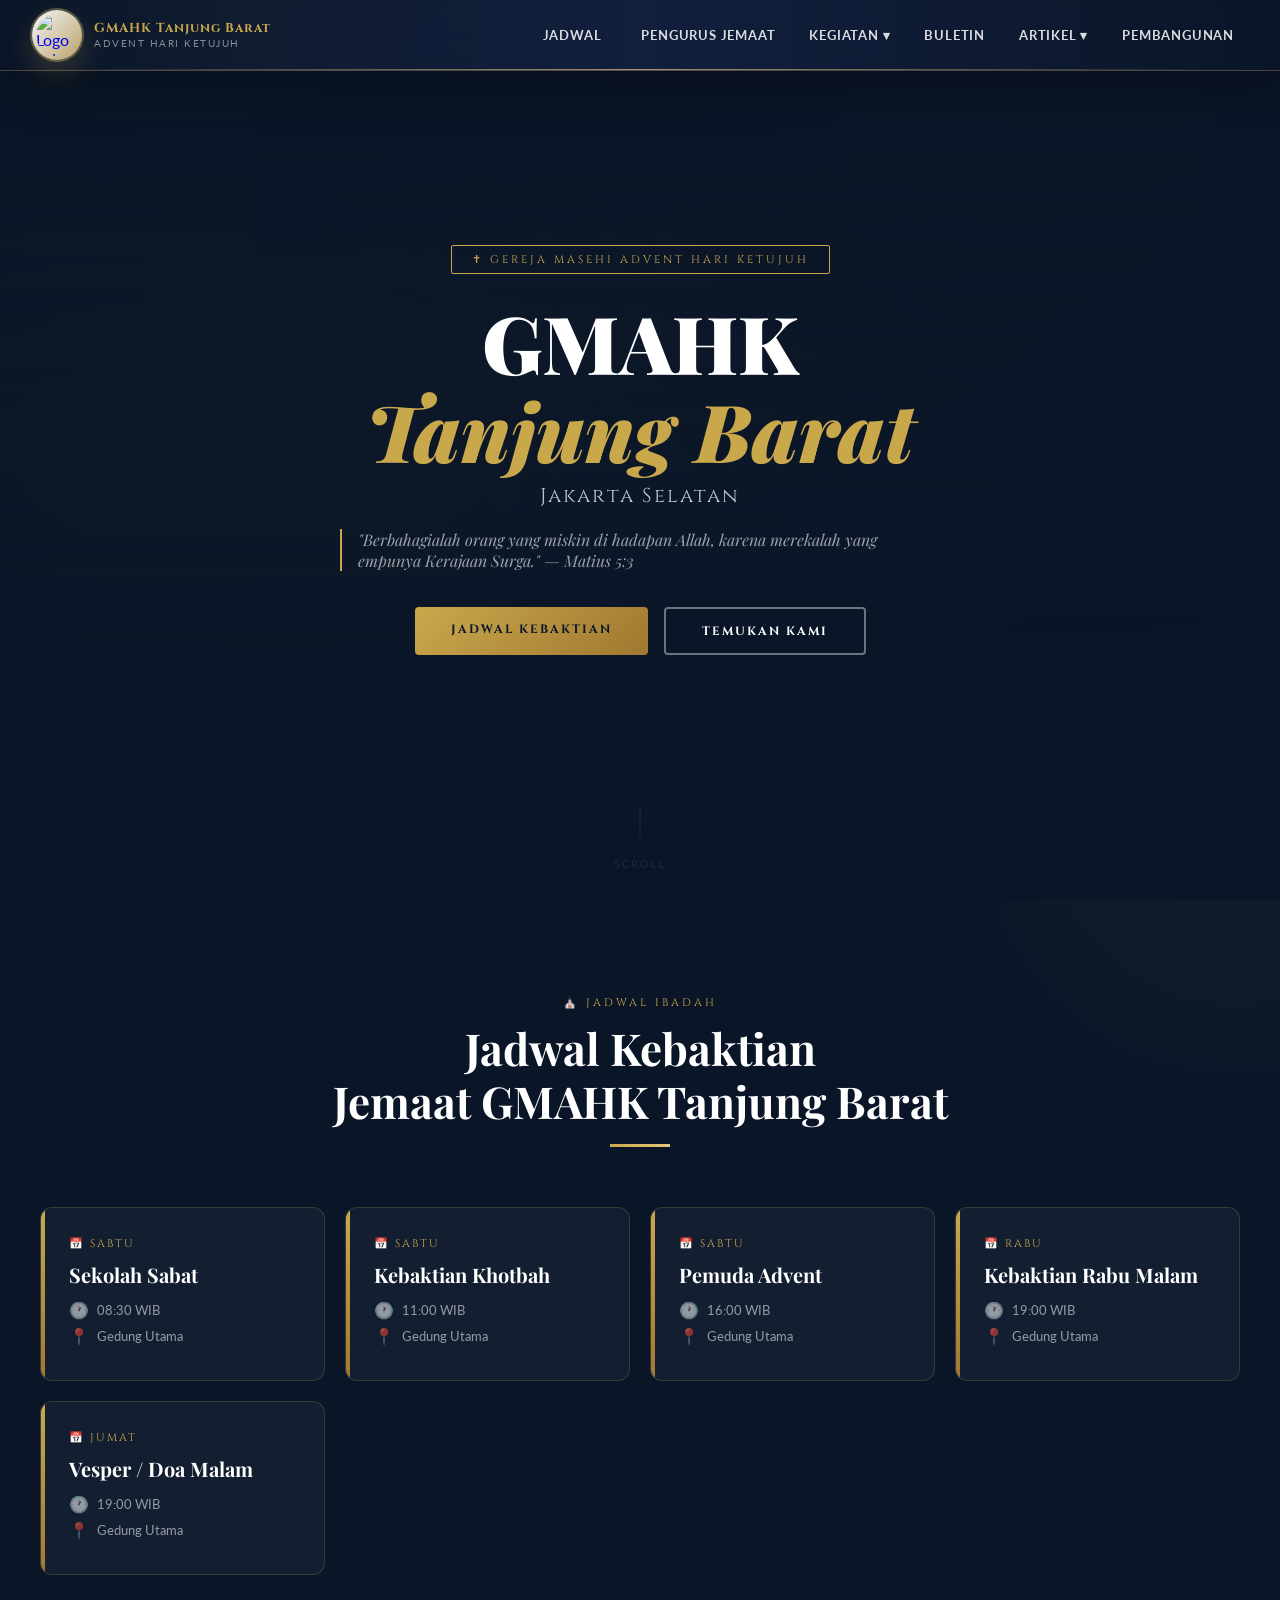
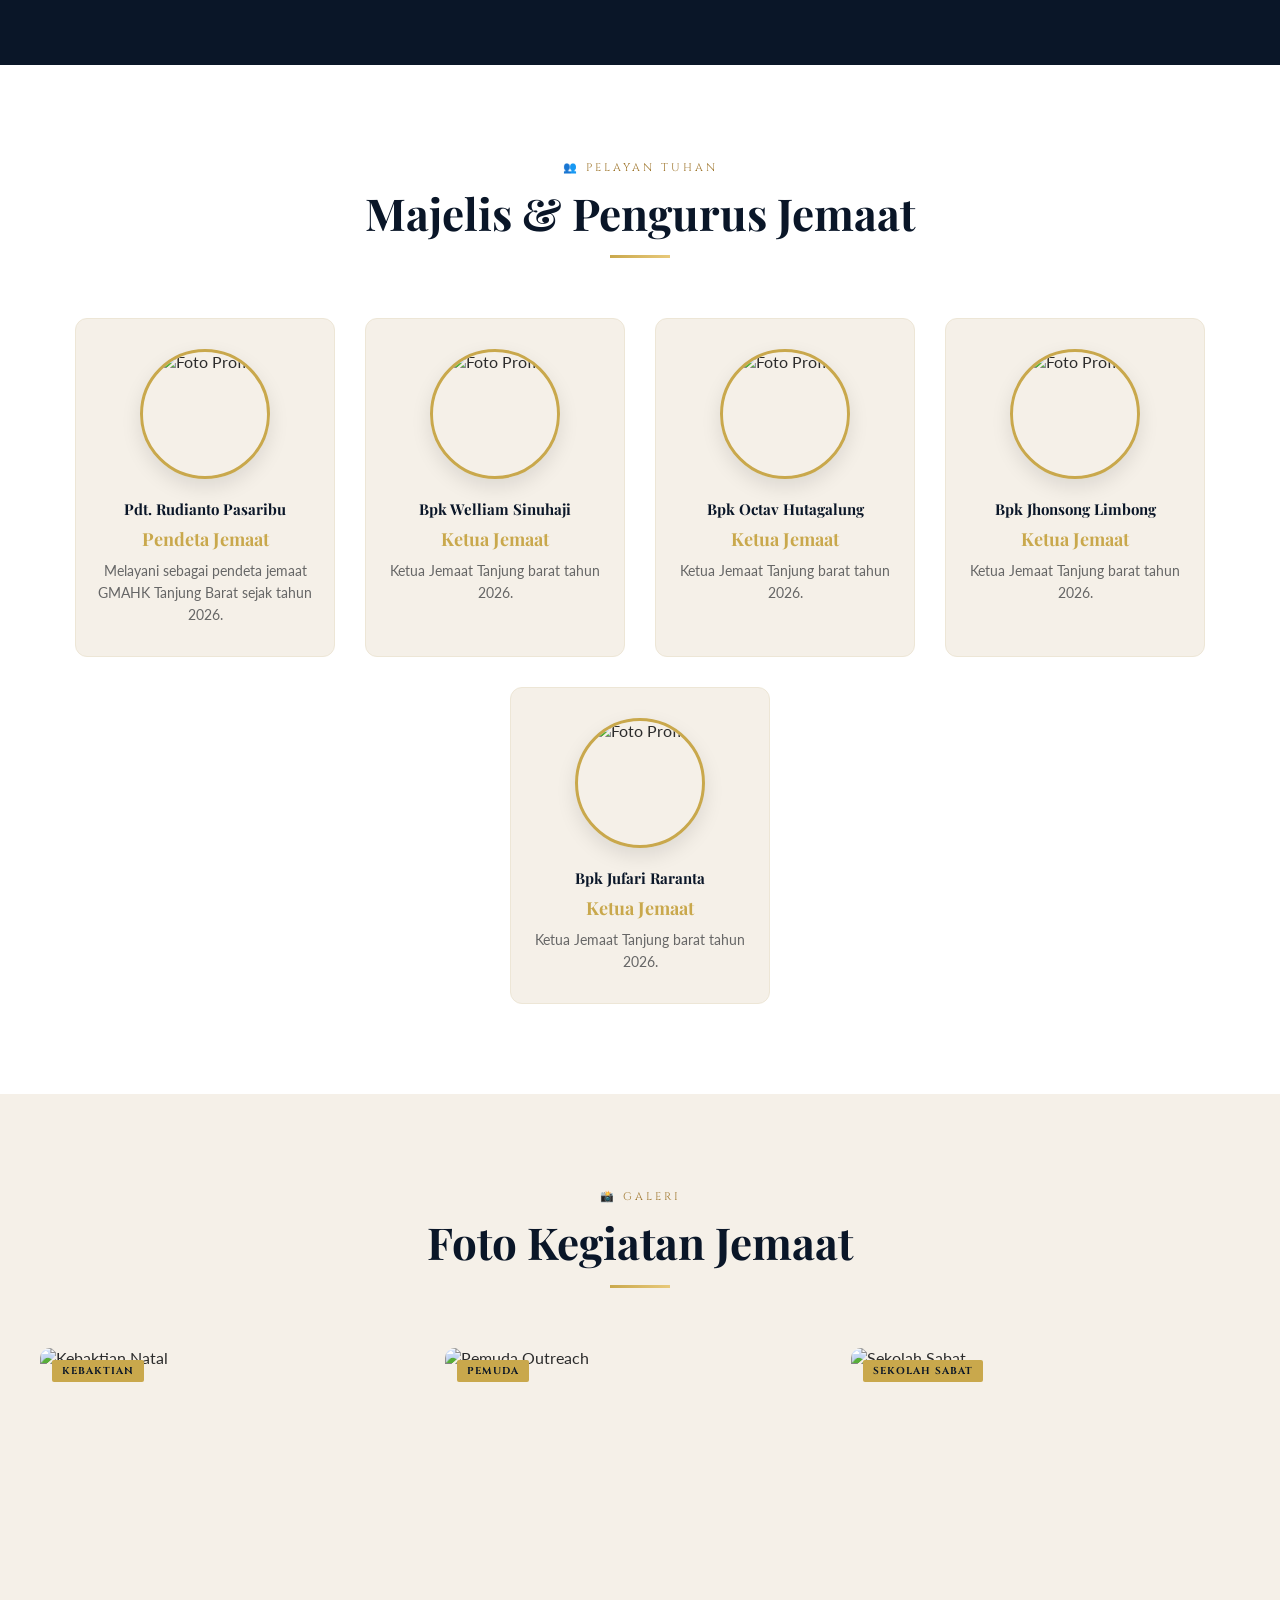
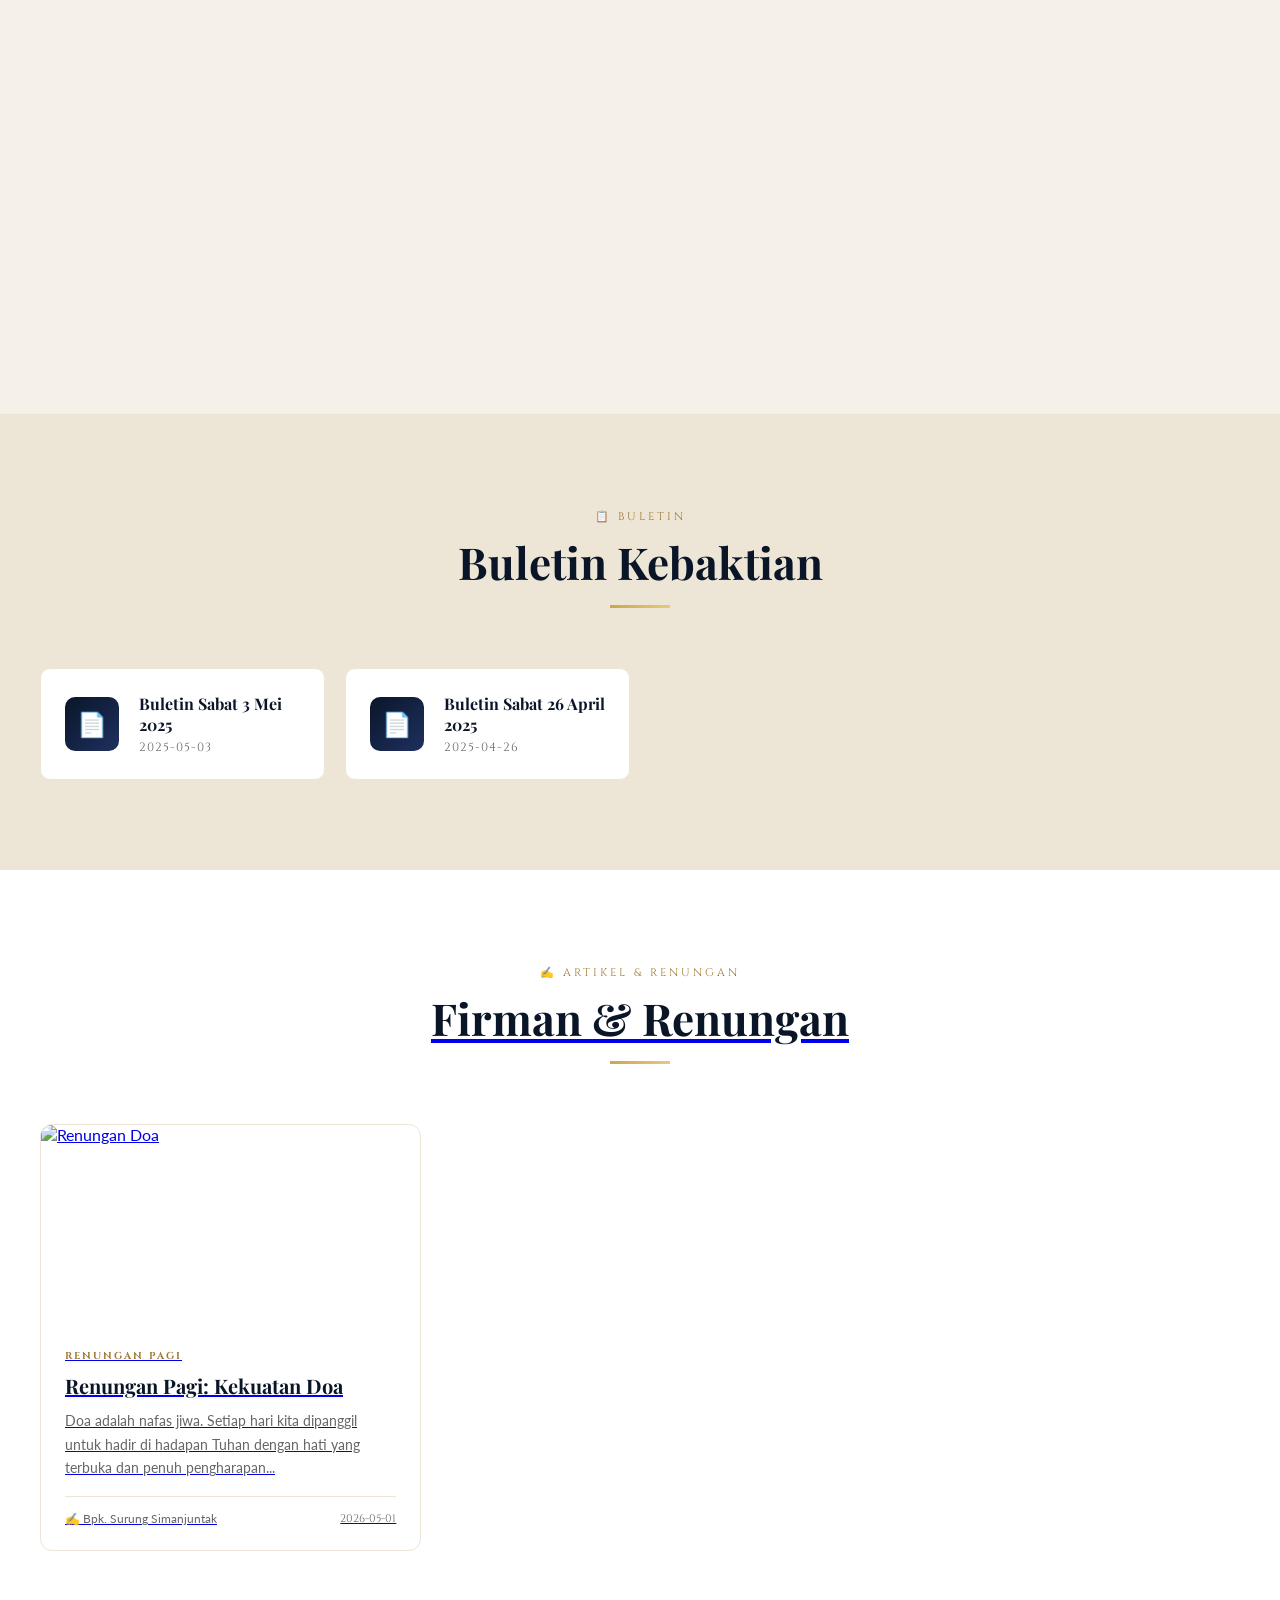
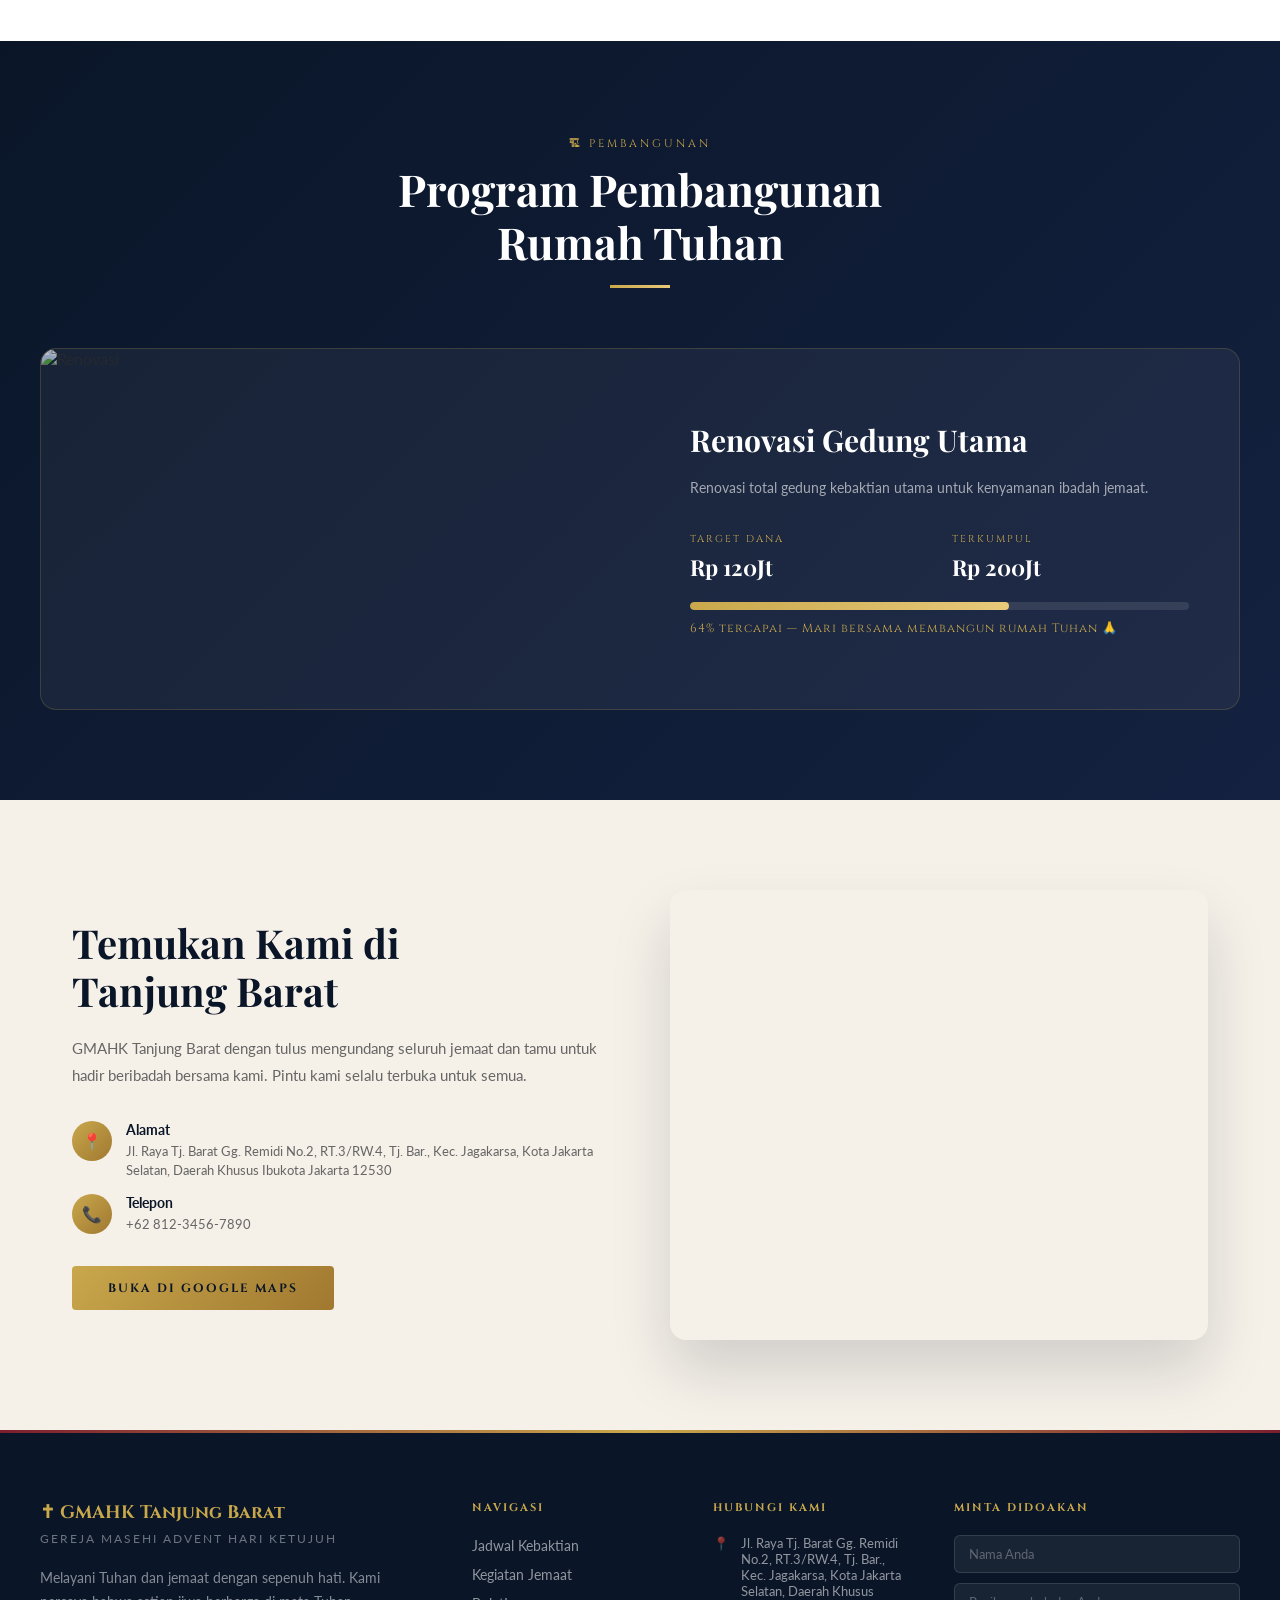
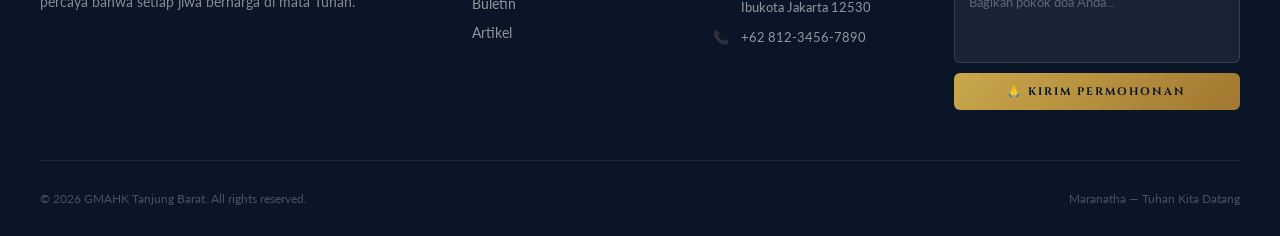
==== index.html @ 6a09afea "Perbarui alamat footer dan rapikan layout" ====
<!DOCTYPE html>
<html lang="id">
<head>
  <meta charset="UTF-8">
  <meta name="viewport" content="width=device-width, initial-scale=1.0">
  <title>GMAHK Tanjung Barat - Gereja Masehi Advent Hari Ketujuh</title>
  
  <link rel="preconnect" href="https://fonts.googleapis.com">
  <link href="https://fonts.googleapis.com/css2?family=Playfair+Display:ital,wght@0,400;0,700;0,900;1,400&family=Lato:wght@300;400;700&family=Cinzel:wght@400;600;700&display=swap" rel="stylesheet">
  
  <link rel="stylesheet" href="style.css">
</head>
<body>

  <nav id="navbar">
    <div class="nav-inner">
      <a href="index.html" class="nav-logo">
        <div class="nav-logo-icon">
          <img src="https://pathfinderindonesia.wordpress.com/wp-content/uploads/2021/04/logo-advent.jpg?w=1024" alt="Logo Advent">
        </div>
        <div class="nav-logo-text">
          <span class="nav-logo-name">GMAHK Tanjung Barat</span>
          <span class="nav-logo-sub">Advent Hari Ketujuh</span>
        </div>
      </a>
      <ul class="nav-links">
        <li><a href="#jadwal">Jadwal</a></li>
        <li>
           <li><a href="#pelayan-gereja">Pengurus Jemaat</a></li>
        <li>
          <a href="#foto">Kegiatan ▾</a>
          <div class="nav-dropdown">
            <a href="#foto">Kegiatan Jemaat</a>
            <a href="#pemuda">Kegiatan Pemuda</a>
          </div>
        </li>
        <li><a href="#buletin">Buletin</a></li>
        <li>
          <a href="#artikel">Artikel ▾</a>
          <div class="nav-dropdown">
            <a href="renungan-pagi.html">Renungan Pagi</a>
            <a href="#artikel">Roh Nubuat</a>
            <a href="#artikel">Sekolah Sabat</a>
          </div>
        </li>
        <li><a href="#pembangunan">Pembangunan</a></li>
        <!-- /*<li><a href="cms.html" class="nav-cta">Admin CMS</a></li> */
      </ul> -->
    </div>
  </nav>

  <section id="hero">
    <div class="hero-bg"></div>
    <div class="hero-overlay"></div>
    <div class="hero-content">
      <div class="hero-tag">✝ Gereja Masehi Advent Hari Ketujuh</div>
      <h1 class="hero-title">
        GMAHK
        <span>Tanjung Barat</span>
      </h1>
      <p class="hero-sub">Jakarta Selatan</p>
      <p class="hero-verse">
        "Berbahagialah orang yang miskin di hadapan Allah, karena merekalah yang empunya Kerajaan Surga." — Matius 5:3
      </p>
      <div class="hero-buttons">
        <a href="#jadwal" class="btn-primary">Jadwal Kebaktian</a>
        <a href="#maps" class="btn-outline">Temukan Kami</a>
      </div>
    </div>
    <div class="hero-scroll">
      <div class="scroll-line"></div>
      <span>Scroll</span>
    </div>
  </section>

  <section id="jadwal">
    <div class="section-container">
      <div class="section-header">
        <span class="section-tag">⛪ Jadwal Ibadah</span>
        <h2 class="section-title">Jadwal Kebaktian<br>Jemaat GMAHK Tanjung Barat</h2>
        <div class="section-line"></div>
      </div>
      
      <div class="jadwal-grid">
        <div class="jadwal-card">
          <div class="jadwal-day">📅 Sabtu</div>
          <div class="jadwal-name">Sekolah Sabat</div>
          <div class="jadwal-info"><span>🕐</span> 08:30 WIB</div>
          <div class="jadwal-info"><span>📍</span> Gedung Utama</div>
        </div>
        <div class="jadwal-card">
          <div class="jadwal-day">📅 Sabtu</div>
          <div class="jadwal-name">Kebaktian Khotbah</div>
          <div class="jadwal-info"><span>🕐</span> 11:00 WIB</div>
          <div class="jadwal-info"><span>📍</span> Gedung Utama</div>
        </div>
        <div class="jadwal-card">
          <div class="jadwal-day">📅 Sabtu</div>
          <div class="jadwal-name">Pemuda Advent</div>
          <div class="jadwal-info"><span>🕐</span> 16:00 WIB</div>
          <div class="jadwal-info"><span>📍</span> Gedung Utama</div>
        </div>
        <div class="jadwal-card">
          <div class="jadwal-day">📅 Rabu</div>
          <div class="jadwal-name">Kebaktian Rabu Malam</div>
          <div class="jadwal-info"><span>🕐</span> 19:00 WIB</div>
          <div class="jadwal-info"><span>📍</span> Gedung Utama</div>
        </div>
        <div class="jadwal-card">
          <div class="jadwal-day">📅 Jumat</div>
          <div class="jadwal-name">Vesper / Doa Malam</div>
          <div class="jadwal-info"><span>🕐</span> 19:00 WIB</div>
          <div class="jadwal-info"><span>📍</span> Gedung Utama</div>
        </div>
      </div>
    </div>
  </section>

  <section id="pelayan-gereja">
  <div class="section-container">
    
    <div class="section-header">
      <span class="section-tag">👥 Pelayan Tuhan</span>
      <h2 class="section-title">Majelis & Pengurus Jemaat</h2>
      <div class="section-line"></div>
    </div>

    <div class="profile-grid">
      
      <div class="profile-card">
        <div class="profile-img-container">
          <img src="https://scontent-sin6-1.xx.fbcdn.net/v/t39.30808-6/547888713_24693744236912272_7717590081225886405_n.jpg?_nc_cat=111&ccb=1-7&_nc_sid=a5f93a&_nc_ohc=snD7RDceywwQ7kNvwHACFAe&_nc_oc=AdpWO8ZtTUh-tmKyk47c1fY5OGdv9VH5lJMXq5dMMK1ktcwtjWrPnocccifbEGnxfQE&_nc_zt=23&_nc_ht=scontent-sin6-1.xx&_nc_gid=Mvzy_6aXAKcnJsZevURcUg&_nc_ss=7b289&oh=00_Af47EB9LqZspNy_l1lgUD_Aq7IdCIpaMyWtc9Dj5U3NJvA&oe=6A0E4DE6" alt="Foto Profil">
        </div>
        <h3 class="profile-name">Pdt. Rudianto Pasaribu</h3>
         <h3 class="profile-name2">Pendeta Jemaat</h3>
        <p class="profile-desc">Melayani sebagai pendeta jemaat GMAHK Tanjung Barat sejak tahun 2026.</p>
      </div>

      <div class="profile-card">
        <div class="profile-img-container">
          <img src="https://i.ytimg.com/vi/-y-xk-xg7y8/hq720.jpg?sqp=-oaymwE7CK4FEIIDSFryq4qpAy0IARUAAAAAGAElAADIQj0AgKJD8AEB-AH-CYAC0AWKAgwIABABGGggNShyMA8=&rs=AOn4CLA0PUX1qhi0yUoXK5zHscpTQLNccQ" alt="Foto Profil">
        </div>
        <h3 class="profile-name">Bpk Welliam Sinuhaji</h3>
        <h3 class="profile-name2">Ketua Jemaat</h3>
        <p class="profile-desc">Ketua Jemaat Tanjung barat tahun 2026.</p>
      </div>

      <div class="profile-card">
        <div class="profile-img-container">
          <img src="https://scontent-sin11-1.xx.fbcdn.net/v/t39.30808-6/513838325_10231954242231871_8741063351790501572_n.jpg?_nc_cat=105&ccb=1-7&_nc_sid=86c6b0&_nc_ohc=UkXSF8DHTi4Q7kNvwHm-02P&_nc_oc=AdpwFYC5h7vkA2ea4eR2028CV7Dd570wBqu_V39pLahwXBZtVfyGeLUxvCbbqd28JFA&_nc_zt=23&_nc_ht=scontent-sin11-1.xx&_nc_gid=KKgvs9t6VayaT7bcdfCEvA&_nc_ss=7b289&oh=00_Af7lRPhUNJqCXVYyvvxet0MGQHFvaaA-rikuqiUgMyrkXA&oe=6A0E35A7" alt="Foto Profil">
        </div>
        <h3 class="profile-name">Bpk Octav Hutagalung</h3>
        <h3 class="profile-name2">Ketua Jemaat</h3>
        <p class="profile-desc">Ketua Jemaat Tanjung barat tahun 2026.</p>
      </div>

      <div class="profile-card">
        <div class="profile-img-container">
          <img src="https://media.licdn.com/dms/image/v2/C4E03AQF7ESv_0rtXzQ/profile-displayphoto-shrink_200_200/profile-displayphoto-shrink_200_200/0/1516863620107?e=2147483647&v=beta&t=H-jqE7pYNmWgyAxFTLQsWf2JI_x2F_2n4z_Ein9LN3w" alt="Foto Profil">
        </div>
        <h3 class="profile-name">Bpk Jhonsong Limbong</h3>
        <h3 class="profile-name2">Ketua Jemaat</h3>
        <p class="profile-desc">Ketua Jemaat Tanjung barat tahun 2026.</p>
      </div>

      <div class="profile-card">
        <div class="profile-img-container">
          <img src="https://media.licdn.com/dms/image/v2/D4D03AQHbqWJNilISTw/profile-displayphoto-crop_800_800/B4DZuZDTPiKQAI-/0/1767799340156?e=1780531200&v=beta&t=3UEupZZ9wBqCNLdpU2SoeH6o1eoo97a9C-QhZByB5Xg" alt="Foto Profil">
        </div>
        <h3 class="profile-name">Bpk Jufari Raranta</h3>
        <h3 class="profile-name2">Ketua Jemaat</h3>
        <p class="profile-desc">Ketua Jemaat Tanjung barat tahun 2026.</p>
      </div>

      </div>
  </div>
</section>
  

  <section id="foto">
    <div class="section-container">
      <div class="section-header">
        <span class="section-tag">📸 Galeri</span>
        <h2 class="section-title">Foto Kegiatan Jemaat</h2>
        <div class="section-line"></div>
      </div>
      
      <div class="foto-grid">
        <div class="foto-item">
          <img src="https://news.unai.edu/wp-content/uploads/2023/08/IMG_9074-Enhanced-NR-scaled-1.jpg" alt="Kebaktian Natal">
          <div class="foto-badge">Kebaktian</div>
          <div class="foto-overlay">
            <div class="foto-info">
              <h4>Kebaktian Natal</h4>
              <p>2024-12-25</p>
            </div>
          </div>
        </div>
        <div class="foto-item">
          <img src="https://images.unsplash.com/photo-1529156069898-49953e39b3ac?w=800" alt="Pemuda Outreach">
          <div class="foto-badge">Pemuda</div>
          <div class="foto-overlay">
            <div class="foto-info">
              <h4>Pemuda Outreach</h4>
              <p>2024-11-10</p>
            </div>
          </div>
        </div>
        <div class="foto-item">
          <img src="https://images.unsplash.com/photo-1543269865-cbf427effbad?w=800" alt="Sekolah Sabat">
          <div class="foto-badge">Sekolah Sabat</div>
          <div class="foto-overlay">
            <div class="foto-info">
              <h4>Sekolah Sabat</h4>
              <p>2024-10-05</p>
            </div>
          </div>
        </div>
      </div>
    </div>
  </section>

  <section id="buletin">
    <div class="section-container">
      <div class="section-header">
        <span class="section-tag">📋 Buletin</span>
        <h2 class="section-title">Buletin Kebaktian</h2>
        <div class="section-line"></div>
      </div>
      
      <div class="buletin-list">
        <a href="#" class="buletin-card">
          <div class="buletin-icon">📄</div>
          <div class="buletin-info">
            <h4>Buletin Sabat 3 Mei 2025</h4>
            <p>2025-05-03</p>
          </div>
        </a>
        <a href="#" class="buletin-card">
          <div class="buletin-icon">📄</div>
          <div class="buletin-info">
            <h4>Buletin Sabat 26 April 2025</h4>
            <p>2025-04-26</p>
          </div>
        </a>
      </div>
    </div>
  </section>

  <section id="artikel">
    <a href="https://ibadahadvent.wordpress.com/tag/renungan-pagi-advent/">
    <div class="section-container">
      <div class="section-header">
        <span class="section-tag">✍ Artikel & Renungan</span>
        <h2 class="section-title">Firman & Renungan</h2>
        <div class="section-line"></div>
      </div>
      
      <div class="artikel-grid">
        <div class="artikel-card">
          <div class="artikel-img">
            <img src="https://images.unsplash.com/photo-1499951360447-b19be8fe80f5?w=800" alt="Renungan Doa">
          </div>
          <div class="artikel-body">
            <div class="artikel-cat">Renungan Pagi</div>
            <h3 class="artikel-title">Renungan Pagi: Kekuatan Doa</h3>
            <p class="artikel-excerpt">Doa adalah nafas jiwa. Setiap hari kita dipanggil untuk hadir di hadapan Tuhan dengan hati yang terbuka dan penuh pengharapan...</p>
            <div class="artikel-meta">
              <span class="artikel-author">✍ Bpk. Surung Simanjuntak</span>
              <span class="artikel-date">2026-05-01</span>
            </div>
          </div>
        </div>
      </div>
    </div>
    </a>
  </section>

  <section id="pembangunan">
    <div class="section-container">
      <div class="section-header">
        <span class="section-tag">🏗 Pembangunan</span>
        <h2 class="section-title">Program Pembangunan<br>Rumah Tuhan</h2>
        <div class="section-line"></div>
      </div>
      
      <div class="progress-card">
        <div class="progress-img">
          <img src="https://images.unsplash.com/photo-1504307651254-35680f356dfd?w=800" alt="Renovasi">
        </div>
        <div class="progress-content">
          <div class="progress-title">Renovasi Gedung Utama</div>
          <p class="progress-desc">Renovasi total gedung kebaktian utama untuk kenyamanan ibadah jemaat.</p>
          <div class="progress-nums">
            <div class="prog-num">
              <label>Target Dana</label>
              <value>Rp 120Jt</value>
            </div>
            <div class="prog-num">
              <label>Terkumpul</label>
              <value>Rp 200Jt</value>
            </div>
          </div>
          <div class="progress-bar-wrap">
            <div class="progress-bar-fill" style="width: 64%"></div>
          </div>
          <div class="progress-pct">64% tercapai — Mari bersama membangun rumah Tuhan 🙏</div>
        </div>
      </div>
    </div>
  </section>

  <section id="maps">
    <div class="maps-container">
      <div class="maps-info">
        <h2>Temukan Kami di<br>Tanjung Barat</h2>
        <p>GMAHK Tanjung Barat dengan tulus mengundang seluruh jemaat dan tamu untuk hadir beribadah bersama kami. Pintu kami selalu terbuka untuk semua.</p>
        <div class="maps-detail">
          <div class="map-detail-item">
            <div class="map-detail-icon">📍</div>
            <div class="map-detail-text">
              <strong>Alamat</strong>
              <span>Jl. Raya Tj. Barat Gg. Remidi No.2, RT.3/RW.4, Tj. Bar., Kec. Jagakarsa, Kota Jakarta Selatan, Daerah Khusus Ibukota Jakarta 12530</span>
            </div>
          </div>
          <div class="map-detail-item">
            <div class="map-detail-icon">📞</div>
            <div class="map-detail-text">
              <strong>Telepon</strong>
              <span>+62 812-3456-7890</span>
            </div>
          </div>
        </div>
        <a href="https://www.google.com/maps?cid=5789733944854208634&g_mp=CiVnb29nbGUubWFwcy5wbGFjZXMudjEuUGxhY2VzLkdldFBsYWNlEAMYASAF&hl=en&gl=ID&source=embed" target="_blank" class="btn-primary">Buka di Google Maps</a>
      </div>
      <div class="maps-embed">
        <iframe src="https://www.google.com/maps/embed?pb=!1m18!1m12!1m3!1d4136.116293515777!2d106.8405296!3d-6.3011796!2m3!1f0!2f0!3f0!3m2!1i1024!2i768!4f13.1!3m3!1m2!1s0x2e69edc6bf26bfa3%3A0x50594458f70e607a!2sGMAHK%20Tanjung%20Barat!5e1!3m2!1sen!2sid!4v1778942929732!5m2!1sen!2sid" width="600" height="450" style="border:0;" allowfullscreen="" loading="lazy" referrerpolicy="no-referrer-when-downgrade"></iframe>
      </div>
    </div>
  </section>

  <footer>
    <div class="footer-grid">
      <div class="footer-brand">
        <span class="footer-logo-text">✝ GMAHK Tanjung Barat</span>
        <p class="footer-tagline">Gereja Masehi Advent Hari Ketujuh</p>
        <p class="footer-desc">Melayani Tuhan dan jemaat dengan sepenuh hati. Kami percaya bahwa setiap jiwa berharga di mata Tuhan.</p>
      </div>
      <div>
        <h4 class="footer-heading">Navigasi</h4>
        <ul class="footer-links">
          <li><a href="#jadwal">Jadwal Kebaktian</a></li>
          <li><a href="#foto">Kegiatan Jemaat</a></li>
          <li><a href="#buletin">Buletin</a></li>
          <li><a href="#artikel">Artikel</a></li>
        </ul>
      </div>
      <div>
        <h4 class="footer-heading">Hubungi Kami</h4>
        <div class="footer-contact-item"><span>📍</span><span>Jl. Raya Tj. Barat Gg. Remidi No.2, RT.3/RW.4, Tj. Bar., Kec. Jagakarsa, Kota Jakarta Selatan, Daerah Khusus Ibukota Jakarta 12530</span></div>
        <div class="footer-contact-item"><span>📞</span><span>+62 812-3456-7890</span></div>
      </div>
      <div>
        <h4 class="footer-heading">Minta Didoakan</h4>
        <form class="doa-form">
          <input type="text" placeholder="Nama Anda" required>
          <textarea placeholder="Bagikan pokok doa Anda..." required></textarea>
          <button type="submit">🙏 Kirim Permohonan</button>
        </form>
      </div>
    </div>
    <div class="footer-bottom">
      <span>© 2026 GMAHK Tanjung Barat. All rights reserved.</span>
      <span>Maranatha — Tuhan Kita Datang</span>
    </div>
  </footer>

</body>
</html>
---- style.css ----
:root {
  --gold: #C9A84C;
  --gold-light: #E8C97A;
  --gold-dark: #A07830;
  --navy: #0A1628;
  --navy-mid: #142140;
  --navy-light: #1E3060;
  --cream: #F5F0E8;
  --cream-dark: #EDE6D6;
  --white: #FFFFFF;
  --text: #2C2C2C;
  --text-light: #666;
  --burgundy: #7B1E2E;
}

* { margin: 0; padding: 0; box-sizing: border-box; }

html { scroll-behavior: smooth; }

body {
  font-family: 'Lato', sans-serif;
  color: var(--text);
  background: var(--cream);
  overflow-x: hidden;
}

/* ===== NAVBAR ===== */
nav {
  position: fixed;
  top: 0; left: 0; right: 0;
  z-index: 1000;
  background:
    linear-gradient(90deg, rgba(10, 22, 40, 0.96), rgba(20, 33, 64, 0.88), rgba(10, 22, 40, 0.96)),
    radial-gradient(circle at 18% 0%, rgba(232, 201, 122, 0.18), transparent 28%);
  backdrop-filter: blur(18px) saturate(1.25);
  border-bottom: 1px solid rgba(232, 201, 122, 0.28);
  padding: 0 2rem;
  box-shadow: 0 18px 45px rgba(0, 0, 0, 0.28);
  transition: background 0.3s ease, border-color 0.3s ease, box-shadow 0.3s ease;
}

nav::after {
  content: '';
  position: absolute;
  left: 2rem;
  right: 2rem;
  bottom: 0;
  height: 1px;
  background: linear-gradient(90deg, transparent, rgba(232, 201, 122, 0.7), transparent);
  pointer-events: none;
}

.nav-inner {
  max-width: 1300px;
  margin: 0 auto;
  display: flex;
  align-items: center;
  justify-content: space-between;
  height: 70px;
}

.nav-logo {
  display: flex;
  align-items: center;
  gap: 12px;
  text-decoration: none;
  transition: transform 0.25s ease, filter 0.25s ease;
}

.nav-logo:hover {
  transform: translateY(-1px);
  filter: brightness(1.08);
}

.nav-logo-icon {
  width: 50px;
  height: 50px;
  background:
    linear-gradient(135deg, rgba(255,255,255,0.96), rgba(232,201,122,0.78));
  border-radius: 50%;
  box-shadow: 0 0 0 2px rgba(232,201,122,0.32), 0 12px 28px rgba(201,168,76,0.24);
  display: flex;
  align-items: center;
  justify-content: center;
  padding: 4px;
  overflow: hidden;
  transition: transform 0.35s ease, box-shadow 0.35s ease;
}

.nav-logo-icon img {
  width: 100%;
  height: 100%;
  border-radius: 50%;
  object-fit: cover;
  display: block;
  animation: logoFloat 4s ease-in-out infinite;
}

.nav-logo:hover .nav-logo-icon {
  transform: rotate(-6deg) scale(1.08);
  box-shadow: 0 0 0 3px rgba(232,201,122,0.42), 0 16px 36px rgba(201,168,76,0.38);
}

@keyframes logoFloat {
  0%, 100% { transform: translateY(0); }
  50% { transform: translateY(-3px); }
}

.nav-logo-text {
  display: flex;
  flex-direction: column;
}

.nav-logo-name {
  font-family: 'Cinzel', serif;
  font-size: 13px;
  font-weight: 700;
  color: var(--gold);
  letter-spacing: 1px;
  line-height: 1.2;
}

.nav-logo-sub {
  font-size: 10px;
  color: rgba(255,255,255,0.5);
  letter-spacing: 1.5px;
  text-transform: uppercase;
}

.nav-links {
  display: flex;
  align-items: center;
  gap: 6px;
  list-style: none;
}

.nav-links li { position: relative; }

.nav-links a {
  color: rgba(255,255,255,0.85);
  text-decoration: none;
  font-size: 12.5px;
  font-weight: 700;
  letter-spacing: 0.8px;
  text-transform: uppercase;
  padding: 10px 14px;
  border-radius: 999px;
  transition: color 0.22s ease, background 0.22s ease, transform 0.22s ease, box-shadow 0.22s ease;
  display: block;
  white-space: nowrap;
  position: relative;
  overflow: hidden;
}

.nav-links a::before {
  content: '';
  position: absolute;
  left: 14px;
  right: 14px;
  bottom: 6px;
  height: 2px;
  background: linear-gradient(90deg, transparent, var(--gold-light), transparent);
  opacity: 0;
  transform: scaleX(0.35);
  transition: opacity 0.22s ease, transform 0.22s ease;
}

.nav-links a:hover {
  color: var(--gold-light);
  background: rgba(255, 255, 255, 0.08);
  box-shadow: inset 0 0 0 1px rgba(232, 201, 122, 0.18), 0 8px 22px rgba(0,0,0,0.18);
  transform: translateY(-2px);
}

.nav-links a:hover::before {
  opacity: 1;
  transform: scaleX(1);
}

.nav-dropdown {
  position: absolute;
  top: calc(100% + 12px);
  left: 0;
  background:
    linear-gradient(180deg, rgba(20, 33, 64, 0.98), rgba(10, 22, 40, 0.98));
  border: 1px solid rgba(232, 201, 122, 0.24);
  border-radius: 14px;
  min-width: 220px;
  opacity: 0;
  visibility: hidden;
  transform: translateY(-8px) scale(0.97);
  transition: opacity 0.25s ease, visibility 0.25s ease, transform 0.25s ease;
  box-shadow: 0 24px 50px rgba(0,0,0,0.42);
  overflow: hidden;
  padding: 8px;
  backdrop-filter: blur(16px);
}

.nav-links li:hover .nav-dropdown {
  opacity: 1;
  visibility: visible;
  transform: translateY(0) scale(1);
}

.nav-dropdown a {
  padding: 11px 14px;
  border-radius: 10px;
  font-size: 12px;
  border-bottom: none;
  transform: none;
}

.nav-dropdown a:last-child { border-bottom: none; }

.nav-dropdown a:hover {
  transform: translateX(4px);
  background: rgba(232, 201, 122, 0.12);
}

.nav-cta {
  background:
    linear-gradient(135deg, var(--gold-light), var(--gold), var(--gold-dark)) !important;
  color: var(--navy) !important;
  border-radius: 999px !important;
  padding: 10px 20px !important;
  font-weight: 700 !important;
  box-shadow: 0 10px 26px rgba(201, 168, 76, 0.28) !important;
}

.nav-cta:hover {
  color: var(--navy) !important;
  background:
    linear-gradient(135deg, #fff2b8, var(--gold-light), var(--gold-dark)) !important;
  box-shadow: 0 14px 34px rgba(201, 168, 76, 0.38) !important;
}

.hamburger {
  display: none;
  flex-direction: column;
  gap: 5px;
  cursor: pointer;
  padding: 8px;
}

.hamburger span {
  display: block;
  width: 24px;
  height: 2px;
  background: var(--gold);
  transition: all 0.3s;
}

/* ===== HERO ===== */
#hero {
  min-height: 100vh;
  position: relative;
  display: flex;
  align-items: center;
  justify-content: center;
  overflow: hidden;
  background: var(--navy);
  --hero-x: 50%;
  --hero-y: 50%;
  --hero-move-x: 0px;
  --hero-move-y: 0px;
}

.hero-bg {
  position: absolute;
  inset: 0;
  background: 
    radial-gradient(ellipse at 20% 50%, rgba(201, 168, 76, 0.12) 0%, transparent 60%),
    radial-gradient(ellipse at 80% 20%, rgba(123, 30, 46, 0.1) 0%, transparent 50%),
    url('https://news.unai.edu/wp-content/uploads/2023/08/IMG_9074-Enhanced-NR-scaled-1.jpg') center/cover no-repeat;
  opacity: 0.35;
  transform: translate3d(var(--hero-move-x), var(--hero-move-y), 0) scale(1);
  transition: transform 0.45s ease, filter 0.45s ease, opacity 0.45s ease;
  will-change: transform;
}

#hero::after {
  content: '';
  position: absolute;
  inset: 0;
  z-index: 1;
  background: radial-gradient(circle at var(--hero-x) var(--hero-y), rgba(232, 201, 122, 0.22), transparent 28%);
  opacity: 0;
  transition: opacity 0.35s ease;
  pointer-events: none;
  mix-blend-mode: screen;
}

#hero:hover .hero-bg {
  opacity: 0.5;
  filter: saturate(1.08) contrast(1.04);
  transform: translate3d(var(--hero-move-x), var(--hero-move-y), 0) scale(1.07);
}

#hero:hover::after {
  opacity: 1;
}

.hero-overlay {
  position: absolute;
  inset: 0;
  z-index: 1;
  background: linear-gradient(
    to bottom,
    rgba(10,22,40,0.3) 0%,
    rgba(10,22,40,0.5) 40%,
    rgba(10,22,40,0.85) 100%
  );
}

.hero-content {
  position: relative;
  z-index: 2;
  text-align: center;
  max-width: 900px;
  padding: 0 2rem;
  animation: heroFade 1.2s ease-out;
}

@keyframes heroFade {
  from { opacity: 0; transform: translateY(30px); }
  to { opacity: 1; transform: translateY(0); }
}

.hero-tag {
  display: inline-block;
  border: 1px solid var(--gold);
  color: var(--gold);
  font-family: 'Cinzel', serif;
  font-size: 11px;
  letter-spacing: 3px;
  padding: 6px 20px;
  border-radius: 2px;
  margin-bottom: 24px;
  text-transform: uppercase;
}

.hero-title {
  font-family: 'Playfair Display', serif;
  font-size: clamp(36px, 7vw, 80px);
  font-weight: 900;
  color: var(--white);
  line-height: 1.1;
  margin-bottom: 8px;
}

.hero-title span {
  display: block;
  color: var(--gold);
  font-style: italic;
}

.hero-sub {
  font-family: 'Cinzel', serif;
  font-size: clamp(14px, 2vw, 20px);
  color: rgba(255,255,255,0.75);
  letter-spacing: 2px;
  margin-bottom: 20px;
}

.hero-verse {
  font-family: 'Playfair Display', serif;
  font-style: italic;
  font-size: 16px;
  color: rgba(255,255,255,0.6);
  max-width: 600px;
  margin: 0 auto 36px;
  border-left: 2px solid var(--gold);
  padding-left: 16px;
  text-align: left;
}

.hero-buttons {
  display: flex;
  gap: 16px;
  justify-content: center;
  flex-wrap: wrap;
}

.btn-primary {
  background: linear-gradient(135deg, var(--gold), var(--gold-dark));
  color: var(--navy);
  padding: 14px 36px;
  border: none;
  border-radius: 4px;
  font-family: 'Cinzel', serif;
  font-size: 12px;
  font-weight: 700;
  letter-spacing: 2px;
  text-transform: uppercase;
  text-decoration: none;
  cursor: pointer;
  transition: all 0.3s;
  display: inline-block;
}

.btn-primary:hover {
  transform: translateY(-2px);
  box-shadow: 0 10px 30px rgba(201,168,76,0.4);
}

.btn-outline {
  border: 2px solid rgba(255,255,255,0.4);
  color: white;
  padding: 14px 36px;
  border-radius: 4px;
  font-family: 'Cinzel', serif;
  font-size: 12px;
  font-weight: 700;
  letter-spacing: 2px;
  text-transform: uppercase;
  text-decoration: none;
  transition: all 0.3s;
  display: inline-block;
}

.btn-outline:hover {
  border-color: var(--gold);
  color: var(--gold);
  transform: translateY(-2px);
}

.hero-scroll {
  position: absolute;
  bottom: 30px;
  left: 50%;
  transform: translateX(-50%);
  display: flex;
  flex-direction: column;
  align-items: center;
  gap: 8px;
  color: rgba(255,255,255,0.4);
  font-size: 11px;
  letter-spacing: 2px;
  text-transform: uppercase;
}

.scroll-line {
  width: 1px;
  height: 40px;
  background: linear-gradient(to bottom, var(--gold), transparent);
  animation: scrollAnim 2s infinite;
}

@keyframes scrollAnim {
  0% { opacity: 1; transform: scaleY(1); }
  100% { opacity: 0; transform: scaleY(0) translateY(20px); }
}

/* ===== CURRENT EVENTS ===== */
.event-strip {
  background: linear-gradient(180deg, var(--navy) 0%, var(--cream) 100%);
  padding: 0 2rem 72px;
  margin-top: -1px;
}

.event-shell {
  max-width: 1180px;
  margin: 0 auto;
  transform: translateY(-46px);
}

.event-heading {
  display: flex;
  justify-content: space-between;
  align-items: end;
  gap: 20px;
  margin-bottom: 18px;
}

.event-title {
  font-family: 'Playfair Display', serif;
  font-size: clamp(28px, 4vw, 42px);
  color: white;
}

.event-controls {
  display: flex;
  gap: 10px;
}

.event-nav {
  width: 42px;
  height: 42px;
  border-radius: 50%;
  border: 1px solid rgba(232,201,122,0.42);
  background: rgba(255,255,255,0.08);
  color: var(--gold-light);
  font-size: 26px;
  line-height: 1;
  cursor: pointer;
  transition: all 0.25s ease;
}

.event-nav:hover {
  background: var(--gold);
  color: var(--navy);
  transform: translateY(-2px);
}

.event-slider {
  border-radius: 14px;
  overflow: hidden;
  box-shadow: 0 28px 70px rgba(10,22,40,0.28);
  background: white;
}

.event-track {
  display: flex;
  transition: transform 0.55s ease;
}

.event-slide {
  min-width: 100%;
  display: grid;
  grid-template-columns: minmax(280px, 0.95fr) 1.05fr;
  background: white;
}

.event-slide.event-empty {
  grid-template-columns: 1fr;
}

.event-image {
  min-height: 330px;
  overflow: hidden;
}

.event-image img {
  width: 100%;
  height: 100%;
  object-fit: cover;
  display: block;
}

.event-content {
  padding: clamp(28px, 5vw, 54px);
  display: flex;
  flex-direction: column;
  justify-content: center;
}

.event-date {
  color: var(--gold-dark);
  font-family: 'Cinzel', serif;
  font-size: 11px;
  letter-spacing: 2px;
  text-transform: uppercase;
  font-weight: 700;
  margin-bottom: 12px;
}

.event-content h3 {
  font-family: 'Playfair Display', serif;
  font-size: clamp(28px, 5vw, 46px);
  color: var(--navy);
  line-height: 1.12;
  margin-bottom: 16px;
}

.event-content p {
  color: var(--text-light);
  line-height: 1.8;
  font-size: 15px;
  margin-bottom: 22px;
}

.event-location {
  color: var(--navy);
  font-weight: 700;
  font-size: 14px;
}

.event-dots {
  display: flex;
  justify-content: center;
  gap: 8px;
  margin-top: 18px;
}

.event-dot {
  width: 9px;
  height: 9px;
  border-radius: 50%;
  border: none;
  background: rgba(10,22,40,0.25);
  cursor: pointer;
  transition: all 0.25s ease;
}

.event-dot.active {
  width: 28px;
  border-radius: 999px;
  background: var(--gold-dark);
}

/* ===== SECTIONS COMMON ===== */
section {
  padding: 90px 2rem;
}

.section-container {
  max-width: 1200px;
  margin: 0 auto;
}

.section-header {
  text-align: center;
  margin-bottom: 60px;
}

.section-tag {
  display: inline-block;
  color: var(--gold-dark);
  font-family: 'Cinzel', serif;
  font-size: 11px;
  letter-spacing: 3px;
  text-transform: uppercase;
  margin-bottom: 12px;
}

.section-title {
  font-family: 'Playfair Display', serif;
  font-size: clamp(28px, 5vw, 44px);
  font-weight: 700;
  color: var(--navy);
  line-height: 1.2;
  margin-bottom: 16px;
}

.section-line {
  width: 60px;
  height: 3px;
  background: linear-gradient(to right, var(--gold), var(--gold-light));
  margin: 0 auto;
}

/* ===== JADWAL ===== */
#jadwal {
  background: var(--navy);
  position: relative;
  overflow: hidden;
}

#jadwal::before {
  content: '';
  position: absolute;
  top: -50%;
  right: -20%;
  width: 600px;
  height: 600px;
  border-radius: 50%;
  background: radial-gradient(circle, rgba(201,168,76,0.05) 0%, transparent 70%);
}

#jadwal .section-title { color: var(--white); }
#jadwal .section-tag { color: var(--gold); }

.jadwal-grid {
  display: grid;
  grid-template-columns: repeat(auto-fill, minmax(280px, 1fr));
  gap: 20px;
}

.jadwal-card {
  background: rgba(255,255,255,0.04);
  border: 1px solid rgba(201,168,76,0.2);
  border-radius: 12px;
  padding: 28px;
  transition: all 0.3s;
  position: relative;
  overflow: hidden;
}

.jadwal-card::before {
  content: '';
  position: absolute;
  top: 0; left: 0;
  width: 4px;
  height: 100%;
  background: linear-gradient(to bottom, var(--gold), var(--gold-dark));
}

.jadwal-card:hover {
  background: rgba(255,255,255,0.07);
  transform: translateY(-4px);
  box-shadow: 0 20px 40px rgba(0,0,0,0.3);
}

.jadwal-day {
  font-family: 'Cinzel', serif;
  font-size: 11px;
  letter-spacing: 2px;
  color: var(--gold);
  text-transform: uppercase;
  margin-bottom: 10px;
}

.jadwal-name {
  font-family: 'Playfair Display', serif;
  font-size: 20px;
  font-weight: 700;
  color: white;
  margin-bottom: 12px;
}

.jadwal-info {
  display: flex;
  align-items: center;
  gap: 8px;
  color: rgba(255,255,255,0.55);
  font-size: 13px;
  margin-bottom: 6px;
}

.jadwal-info span { font-size: 16px; }

/* ===== FOTO KEGIATAN ===== */
#foto {
  background: var(--cream);
}

.foto-grid {
  display: grid;
  grid-template-columns: repeat(3, 1fr);
  grid-template-rows: 280px 280px;
  gap: 16px;
}

.foto-item {
  position: relative;
  overflow: hidden;
  border-radius: 10px;
  cursor: pointer;
}

.foto-item:first-child {
  grid-row: 1 / 3;
}

.foto-item img {
  width: 100%;
  height: 100%;
  object-fit: cover;
  transition: transform 0.6s ease;
}

.foto-item:hover img { transform: scale(1.08); }

.foto-overlay {
  position: absolute;
  inset: 0;
  background: linear-gradient(to top, rgba(10,22,40,0.85) 0%, transparent 60%);
  display: flex;
  align-items: flex-end;
  padding: 20px;
  opacity: 0;
  transition: opacity 0.3s;
}

.foto-item:hover .foto-overlay { opacity: 1; }

.foto-info h4 {
  font-family: 'Playfair Display', serif;
  color: white;
  font-size: 16px;
  margin-bottom: 4px;
}

.foto-info p {
  color: var(--gold);
  font-size: 12px;
  letter-spacing: 1px;
  font-family: 'Cinzel', serif;
}

.foto-badge {
  position: absolute;
  top: 12px;
  left: 12px;
  background: var(--gold);
  color: var(--navy);
  font-family: 'Cinzel', serif;
  font-size: 10px;
  font-weight: 700;
  letter-spacing: 1px;
  padding: 4px 10px;
  border-radius: 2px;
  text-transform: uppercase;
}

/* ===== ARTIKEL ===== */
#artikel {
  background: white;
}

.artikel-tabs {
  display: flex;
  gap: 8px;
  margin-bottom: 40px;
  flex-wrap: wrap;
  justify-content: center;
}

.artikel-tab {
  display: inline-flex;
  align-items: center;
  padding: 8px 20px;
  border: 2px solid var(--cream-dark);
  border-radius: 30px;
  background: none;
  font-family: 'Cinzel', serif;
  font-size: 11px;
  letter-spacing: 1.5px;
  font-weight: 700;
  text-transform: uppercase;
  cursor: pointer;
  transition: all 0.2s;
  color: var(--text-light);
  text-decoration: none;
}

.artikel-tab.active, .artikel-tab:hover {
  background: var(--navy);
  border-color: var(--navy);
  color: var(--gold);
}

.artikel-grid {
  display: grid;
  grid-template-columns: repeat(auto-fill, minmax(340px, 1fr));
  gap: 28px;
}

.artikel-card {
  border-radius: 12px;
  overflow: hidden;
  border: 1px solid var(--cream-dark);
  transition: all 0.3s;
  background: white;
  cursor: pointer;
}

.artikel-card:hover {
  transform: translateY(-6px);
  box-shadow: 0 20px 50px rgba(10,22,40,0.12);
}

.artikel-img {
  height: 200px;
  overflow: hidden;
}

.artikel-img img {
  width: 100%;
  height: 100%;
  object-fit: cover;
  transition: transform 0.5s;
}

.artikel-card:hover .artikel-img img { transform: scale(1.05); }

.artikel-body {
  padding: 24px;
}

.artikel-cat {
  font-family: 'Cinzel', serif;
  font-size: 10px;
  letter-spacing: 2px;
  text-transform: uppercase;
  color: var(--gold-dark);
  margin-bottom: 10px;
  font-weight: 700;
}

.artikel-title {
  font-family: 'Playfair Display', serif;
  font-size: 20px;
  font-weight: 700;
  color: var(--navy);
  margin-bottom: 10px;
  line-height: 1.3;
}

.artikel-excerpt {
  color: var(--text-light);
  font-size: 14px;
  line-height: 1.7;
  margin-bottom: 16px;
  display: -webkit-box;
  -webkit-line-clamp: 3;
  -webkit-box-orient: vertical;
  overflow: hidden;
}

.artikel-meta {
  display: flex;
  justify-content: space-between;
  align-items: center;
  border-top: 1px solid var(--cream-dark);
  padding-top: 14px;
}

.artikel-author {
  font-size: 12px;
  color: var(--text-light);
}

.artikel-date {
  font-size: 11px;
  color: var(--text-light);
  font-family: 'Cinzel', serif;
}

/* ===== PEMBANGUNAN ===== */
#pembangunan {
  background: linear-gradient(135deg, var(--navy) 0%, var(--navy-mid) 100%);
}

#pembangunan .section-title { color: white; }
#pembangunan .section-tag { color: var(--gold); }

.progress-card {
  background: rgba(255,255,255,0.05);
  border: 1px solid rgba(201,168,76,0.2);
  border-radius: 16px;
  overflow: hidden;
  display: grid;
  grid-template-columns: 1fr 1fr;
  gap: 0;
}

.progress-img {
  height: 360px;
  overflow: hidden;
}

.progress-img img {
  width: 100%;
  height: 100%;
  object-fit: cover;
  opacity: 0.7;
}

.progress-content {
  padding: 50px 50px;
  display: flex;
  flex-direction: column;
  justify-content: center;
}

.progress-title {
  font-family: 'Playfair Display', serif;
  font-size: 30px;
  color: white;
  font-weight: 700;
  margin-bottom: 16px;
  line-height: 1.3;
}

.progress-desc {
  color: rgba(255,255,255,0.6);
  font-size: 14px;
  line-height: 1.7;
  margin-bottom: 32px;
}

.progress-nums {
  display: flex;
  gap: 24px;
  margin-bottom: 20px;
}

.prog-num {
  flex: 1;
}

.prog-num label {
  display: block;
  font-family: 'Cinzel', serif;
  font-size: 10px;
  letter-spacing: 2px;
  color: var(--gold);
  margin-bottom: 6px;
  text-transform: uppercase;
}

.prog-num value {
  display: block;
  font-family: 'Playfair Display', serif;
  font-size: 22px;
  font-weight: 700;
  color: white;
}

.progress-bar-wrap {
  background: rgba(255,255,255,0.1);
  border-radius: 10px;
  height: 8px;
  margin-bottom: 10px;
  overflow: hidden;
}

.progress-bar-fill {
  height: 100%;
  background: linear-gradient(to right, var(--gold), var(--gold-light));
  border-radius: 10px;
  transition: width 1.5s ease;
}

.progress-pct {
  font-family: 'Cinzel', serif;
  font-size: 12px;
  color: var(--gold);
  letter-spacing: 1px;
}

/* ===== MAPS ===== */
#maps {
  background: var(--cream);
  padding: 90px 0;
}

.maps-container {
  max-width: 1200px;
  margin: 0 auto;
  padding: 0 2rem;
  display: grid;
  grid-template-columns: 1fr 1fr;
  gap: 60px;
  align-items: center;
}

.maps-info h2 {
  font-family: 'Playfair Display', serif;
  font-size: 40px;
  font-weight: 700;
  color: var(--navy);
  margin-bottom: 20px;
  line-height: 1.2;
}

.maps-info p {
  color: var(--text-light);
  font-size: 15px;
  line-height: 1.8;
  margin-bottom: 32px;
}

.maps-detail {
  display: flex;
  flex-direction: column;
  gap: 16px;
  margin-bottom: 32px;
}

.map-detail-item {
  display: flex;
  align-items: flex-start;
  gap: 14px;
}

.map-detail-icon {
  width: 40px;
  height: 40px;
  background: linear-gradient(135deg, var(--gold), var(--gold-dark));
  border-radius: 50%;
  display: flex;
  align-items: center;
  justify-content: center;
  font-size: 16px;
  flex-shrink: 0;
}

.map-detail-text strong {
  display: block;
  color: var(--navy);
  font-weight: 700;
  font-size: 14px;
  margin-bottom: 2px;
}

.map-detail-text span {
  color: var(--text-light);
  font-size: 13px;
}

.maps-embed {
  border-radius: 16px;
  overflow: hidden;
  box-shadow: 0 30px 60px rgba(10,22,40,0.15);
  height: 450px;
}

.maps-embed iframe {
  width: 100%;
  height: 100%;
  border: none;
}

/* ===== FOOTER ===== */
footer {
  background: var(--navy);
  padding: 70px 2rem 30px;
  position: relative;
  overflow: hidden;
}

footer::before {
  content: '';
  position: absolute;
  top: 0; left: 0; right: 0;
  height: 3px;
  background: linear-gradient(to right, var(--burgundy), var(--gold), var(--burgundy));
}

.footer-grid {
  max-width: 1200px;
  margin: 0 auto;
  display: grid;
  grid-template-columns: 2fr 1fr 1fr 1.5fr;
  gap: 50px;
  padding-bottom: 50px;
  border-bottom: 1px solid rgba(255,255,255,0.08);
}

.footer-logo-text {
  font-family: 'Cinzel', serif;
  font-size: 18px;
  font-weight: 700;
  color: var(--gold);
  display: block;
  margin-bottom: 6px;
}

.footer-tagline {
  color: rgba(255,255,255,0.4);
  font-size: 12px;
  letter-spacing: 2px;
  text-transform: uppercase;
  margin-bottom: 20px;
}

.footer-desc {
  color: rgba(255,255,255,0.5);
  font-size: 13.5px;
  line-height: 1.8;
  margin-bottom: 24px;
}

.social-links {
  display: flex;
  gap: 10px;
}

.social-link {
  width: 38px;
  height: 38px;
  border: 1px solid rgba(201,168,76,0.3);
  border-radius: 50%;
  display: flex;
  align-items: center;
  justify-content: center;
  color: var(--gold);
  text-decoration: none;
  font-size: 16px;
  transition: all 0.3s;
}

.social-link:hover {
  background: var(--gold);
  color: var(--navy);
  border-color: var(--gold);
  transform: translateY(-3px);
}

.footer-heading {
  font-family: 'Cinzel', serif;
  font-size: 11px;
  letter-spacing: 2px;
  text-transform: uppercase;
  color: var(--gold);
  margin-bottom: 20px;
}

.footer-links { list-style: none; }

.footer-links li { margin-bottom: 10px; }

.footer-links a {
  color: rgba(255,255,255,0.55);
  text-decoration: none;
  font-size: 13.5px;
  transition: color 0.2s;
}

.footer-links a:hover { color: var(--gold); }

.footer-contact-item {
  display: flex;
  align-items: flex-start;
  gap: 12px;
  margin-bottom: 14px;
  color: rgba(255,255,255,0.55);
  font-size: 13.5px;
  
}

.footer-contact-item span { font-size: 13px;  
}

/* DOA FORM */
.doa-form {
  display: flex;
  flex-direction: column;
  gap: 10px;
}

.doa-form input,
.doa-form textarea {
  background: rgba(255,255,255,0.06);
  border: 1px solid rgba(255,255,255,0.12);
  border-radius: 6px;
  padding: 10px 14px;
  color: white;
  font-family: 'Lato', sans-serif;
  font-size: 13px;
  transition: border-color 0.2s;
  width: 100%;
}

.doa-form input:focus,
.doa-form textarea:focus {
  outline: none;
  border-color: var(--gold);
}

.doa-form input::placeholder,
.doa-form textarea::placeholder { color: rgba(255,255,255,0.3); }

.doa-form textarea { resize: none; height: 80px; }

.doa-form button {
  background: linear-gradient(135deg, var(--gold), var(--gold-dark));
  color: var(--navy);
  border: none;
  padding: 11px;
  border-radius: 6px;
  font-family: 'Cinzel', serif;
  font-size: 11px;
  font-weight: 700;
  letter-spacing: 2px;
  text-transform: uppercase;
  cursor: pointer;
  transition: all 0.3s;
}

.doa-form button:hover {
  transform: translateY(-2px);
  box-shadow: 0 8px 20px rgba(201,168,76,0.4);
}

.footer-bottom {
  max-width: 1200px;
  margin: 30px auto 0;
  display: flex;
  justify-content: space-between;
  align-items: center;
  color: rgba(255,255,255,0.25);
  font-size: 12px;
}

.doa-success {
  color: var(--gold);
  font-family: 'Cinzel', serif;
  font-size: 12px;
  letter-spacing: 1px;
  display: none;
  padding: 10px;
  background: rgba(201,168,76,0.1);
  border-radius: 6px;
  text-align: center;
}

/* ===== BULETIN section ===== */
#buletin {
  background: var(--cream-dark);
}

.buletin-list {
  display: grid;
  grid-template-columns: repeat(auto-fill, minmax(280px, 1fr));
  gap: 20px;
}

.buletin-card {
  background: white;
  border-radius: 10px;
  padding: 24px;
  display: flex;
  align-items: center;
  gap: 20px;
  border: 1px solid var(--cream-dark);
  transition: all 0.3s;
  cursor: pointer;
  text-decoration: none;
}

.buletin-card:hover {
  transform: translateY(-4px);
  box-shadow: 0 15px 35px rgba(10,22,40,0.1);
  border-color: var(--gold);
}

.buletin-icon {
  width: 54px;
  height: 54px;
  background: linear-gradient(135deg, var(--navy), var(--navy-light));
  border-radius: 10px;
  display: flex;
  align-items: center;
  justify-content: center;
  font-size: 24px;
  flex-shrink: 0;
}

.buletin-info h4 {
  font-family: 'Playfair Display', serif;
  font-size: 16px;
  color: var(--navy);
  font-weight: 700;
  margin-bottom: 4px;
}

.buletin-info p {
  font-size: 12px;
  color: var(--text-light);
  font-family: 'Cinzel', serif;
  letter-spacing: 1px;
}

/* ===== MODAL ===== */
.modal {
  position: fixed;
  inset: 0;
  background: rgba(10,22,40,0.95);
  z-index: 9999;
  display: none;
  align-items: center;
  justify-content: center;
  padding: 2rem;
}

.modal.open {
  display: flex;
}

.modal-content {
  background: white;
  border-radius: 16px;
  max-width: 750px;
  width: 100%;
  max-height: 85vh;
  overflow-y: auto;
}

.modal-img {
  height: 300px;
  overflow: hidden;
  border-radius: 16px 16px 0 0;
}

.modal-img img {
  width: 100%;
  height: 100%;
  object-fit: cover;
}

.modal-body {
  padding: 36px;
}

.modal-cat {
  font-family: 'Cinzel', serif;
  font-size: 11px;
  letter-spacing: 2px;
  color: var(--gold-dark);
  text-transform: uppercase;
  font-weight: 700;
  margin-bottom: 10px;
}

.modal-title {
  font-family: 'Playfair Display', serif;
  font-size: 28px;
  font-weight: 700;
  color: var(--navy);
  margin-bottom: 16px;
}

.modal-text {
  color: var(--text-light);
  font-size: 15px;
  line-height: 1.8;
  margin-bottom: 20px;
}

.modal-meta {
  color: var(--text-light);
  font-size: 13px;
  border-top: 1px solid var(--cream-dark);
  padding-top: 16px;
}

.modal-close {
  position: absolute;
  top: 20px;
  right: 20px;
  width: 40px;
  height: 40px;
  background: rgba(255,255,255,0.1);
  border: none;
  border-radius: 50%;
  color: white;
  font-size: 18px;
  cursor: pointer;
  display: flex;
  align-items: center;
  justify-content: center;
  transition: background 0.2s;
}

.modal-close:hover { background: rgba(255,255,255,0.2); }

.modal-wrapper {
  position: relative;
  width: 100%;
}

/* ===== RESPONSIVE ===== */
@media (max-width: 1024px) {
  .foto-grid { grid-template-rows: auto; }
  .foto-item:first-child { grid-row: auto; }
  .progress-card { grid-template-columns: 1fr; }
  .progress-img { height: 250px; }
  .maps-container { grid-template-columns: 1fr; }
  .footer-grid { grid-template-columns: 1fr 1fr; gap: 30px; }
}

@media (max-width: 768px) {
  nav { padding: 0 1.5rem; }
  .nav-links { display: none; }
  .hamburger { display: flex; }
  .event-strip { padding: 0 1.25rem 48px; }
  .event-shell { transform: translateY(-26px); }
  .event-heading { align-items: flex-start; }
  .event-slide { grid-template-columns: 1fr; }
  .event-image { min-height: 230px; }
  .foto-grid { grid-template-columns: 1fr 1fr; grid-template-rows: auto; }
  .foto-item:first-child { grid-column: 1 / 3; height: 250px; }
  .progress-content { padding: 30px; }
  .footer-grid { grid-template-columns: 1fr; }
  .footer-bottom { flex-direction: column; gap: 10px; text-align: center; }
  section { padding: 60px 1.5rem; }
  .artikel-grid { grid-template-columns: 1fr; }
}

@media (max-width: 480px) {
  .foto-grid { grid-template-columns: 1fr; }
  .foto-item:first-child { grid-column: 1; height: 220px; }
}

@media (prefers-reduced-motion: reduce) {
  .hero-bg,
  #hero::after {
    transition: none;
  }

  #hero:hover .hero-bg {
    transform: none;
  }
}

/* ===== SECTION PROFIL ===== */
#pelayan-gereja {
  background: var(--white); /* Latar belakang putih bersih */
  text-align: center;
}

/* Wadah grid untuk mengatur posisi kartu agar otomatis rapi */
.profile-grid {
  display: flex;
  flex-wrap: wrap;
  justify-content: center; /* Membuat kartu otomatis di tengah */
  gap: 30px; /* Jarak antar kartu */
  margin-top: 40px;
}

/* Desain kotak kartu profil */
.profile-card {
  background: var(--cream);
  border: 1px solid var(--cream-dark);
  border-radius: 12px;
  padding: 30px 20px;
  width: 260px; /* Lebar masing-masing kartu */
  display: flex;
  flex-direction: column;
  align-items: center; /* Membuat isi kartu otomatis di tengah */
  transition: transform 0.3s ease;
}

.profile-card:hover {
  transform: translateY(-5px); /* Efek melayang sedikit saat di-hover */
}

/* KUNCI MEMBUAT GAMBAR BULAT */
.profile-img-container {
  width: 130px;        /* Atur ukuran lebar gambar di sini */
  height: 130px;       /* Ukuran tinggi wajib sama dengan lebar */
  border-radius: 50%;  /* Membuat lingkaran sempurna */
  overflow: hidden;    /* Memotong pinggiran gambar yang keluar dari lingkaran */
  border: 3px solid var(--gold); /* Memberi lingkaran emas estetik */
  margin-bottom: 20px;
  box-shadow: 0 8px 20px rgba(0,0,0,0.1);
}

.profile-img-container img {
  width: 100%;
  height: 100%;
  object-fit: cover;   /* Memaksa foto proporsional & tidak peyang/ketarik */
}

/* Tulisan Nama */
.profile-name {
  font-family: 'Playfair Display', serif;
  color: var(--navy);
  font-size: 15px;
  margin-bottom: 8px;
}

/* Tulisan Nama */
.profile-name2 {
  font-family: 'Playfair Display', serif;
  color: var(--gold);
  font-size: 18px;
  margin-bottom: 10px;
}

/* Tulisan Profil Singkat */
.profile-desc {
  color: var(--text-light);
  font-size: 13.5px;
  line-height: 1.6;
}
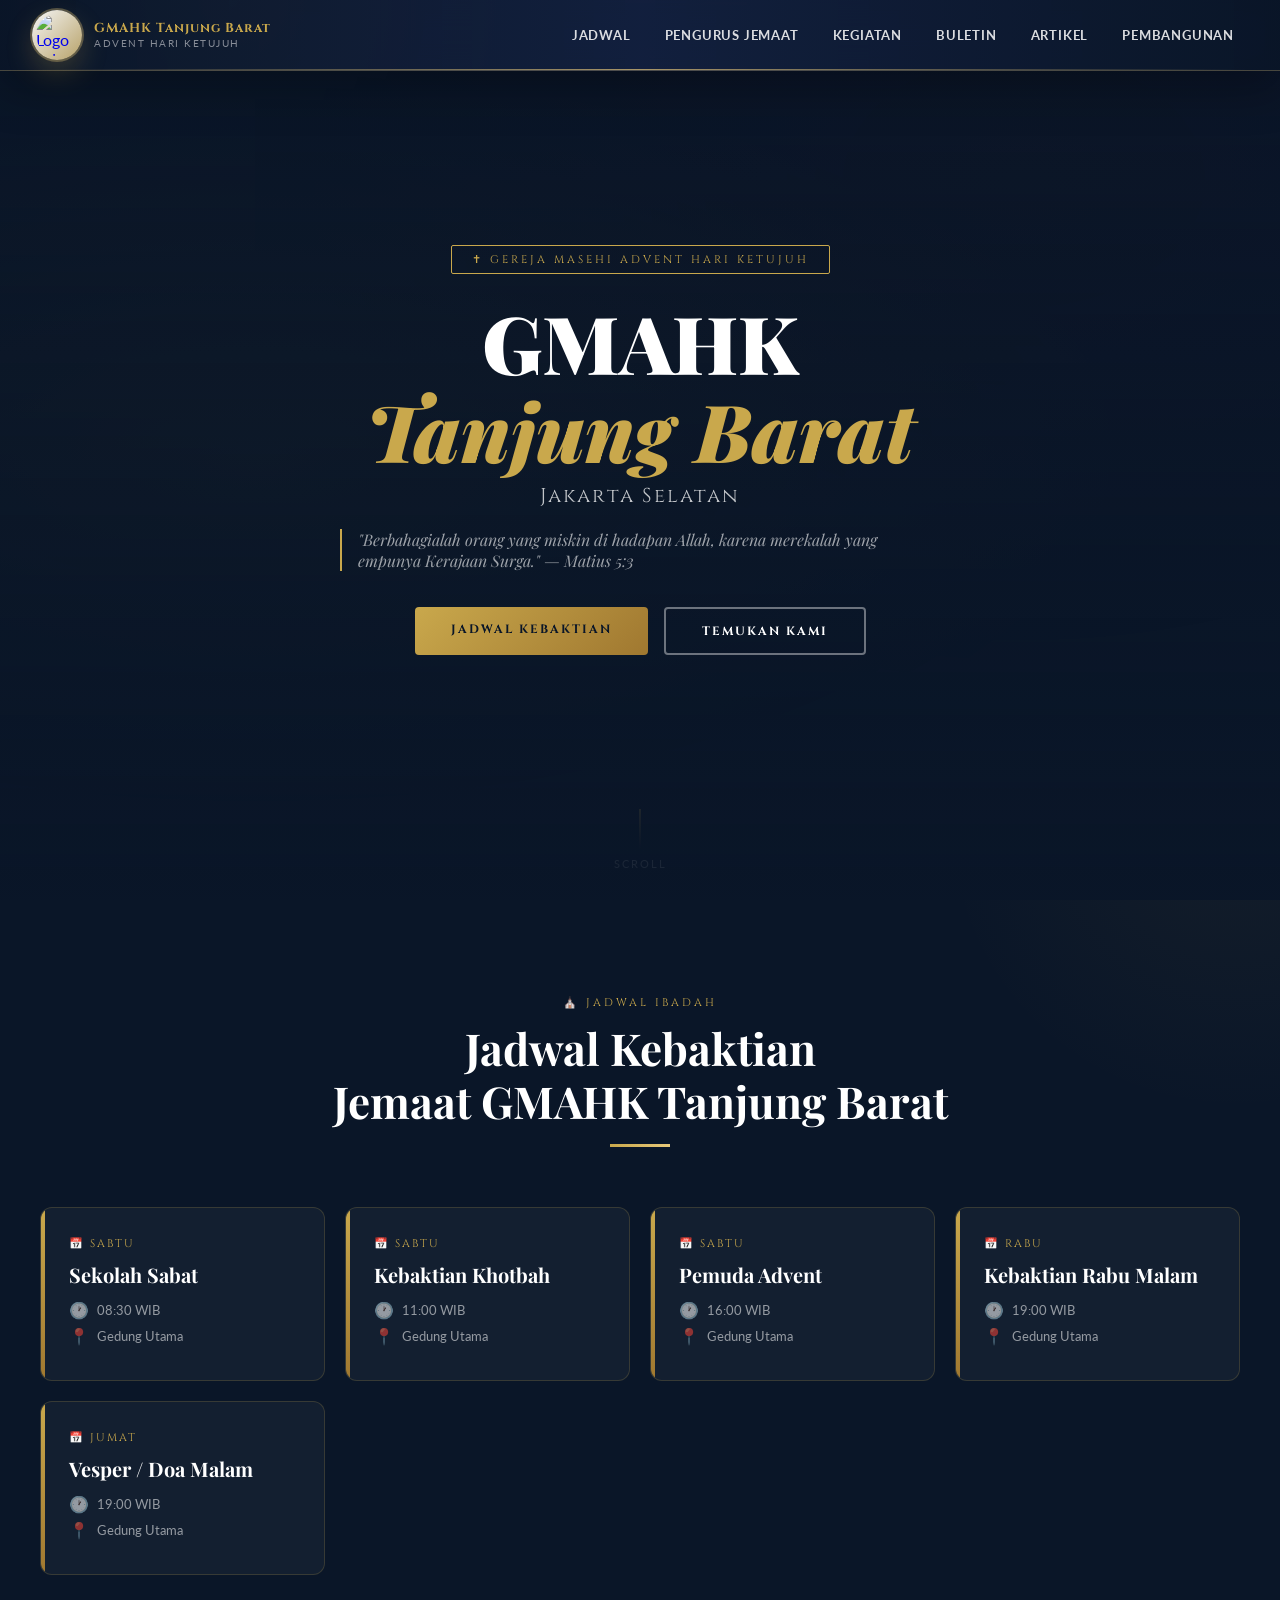
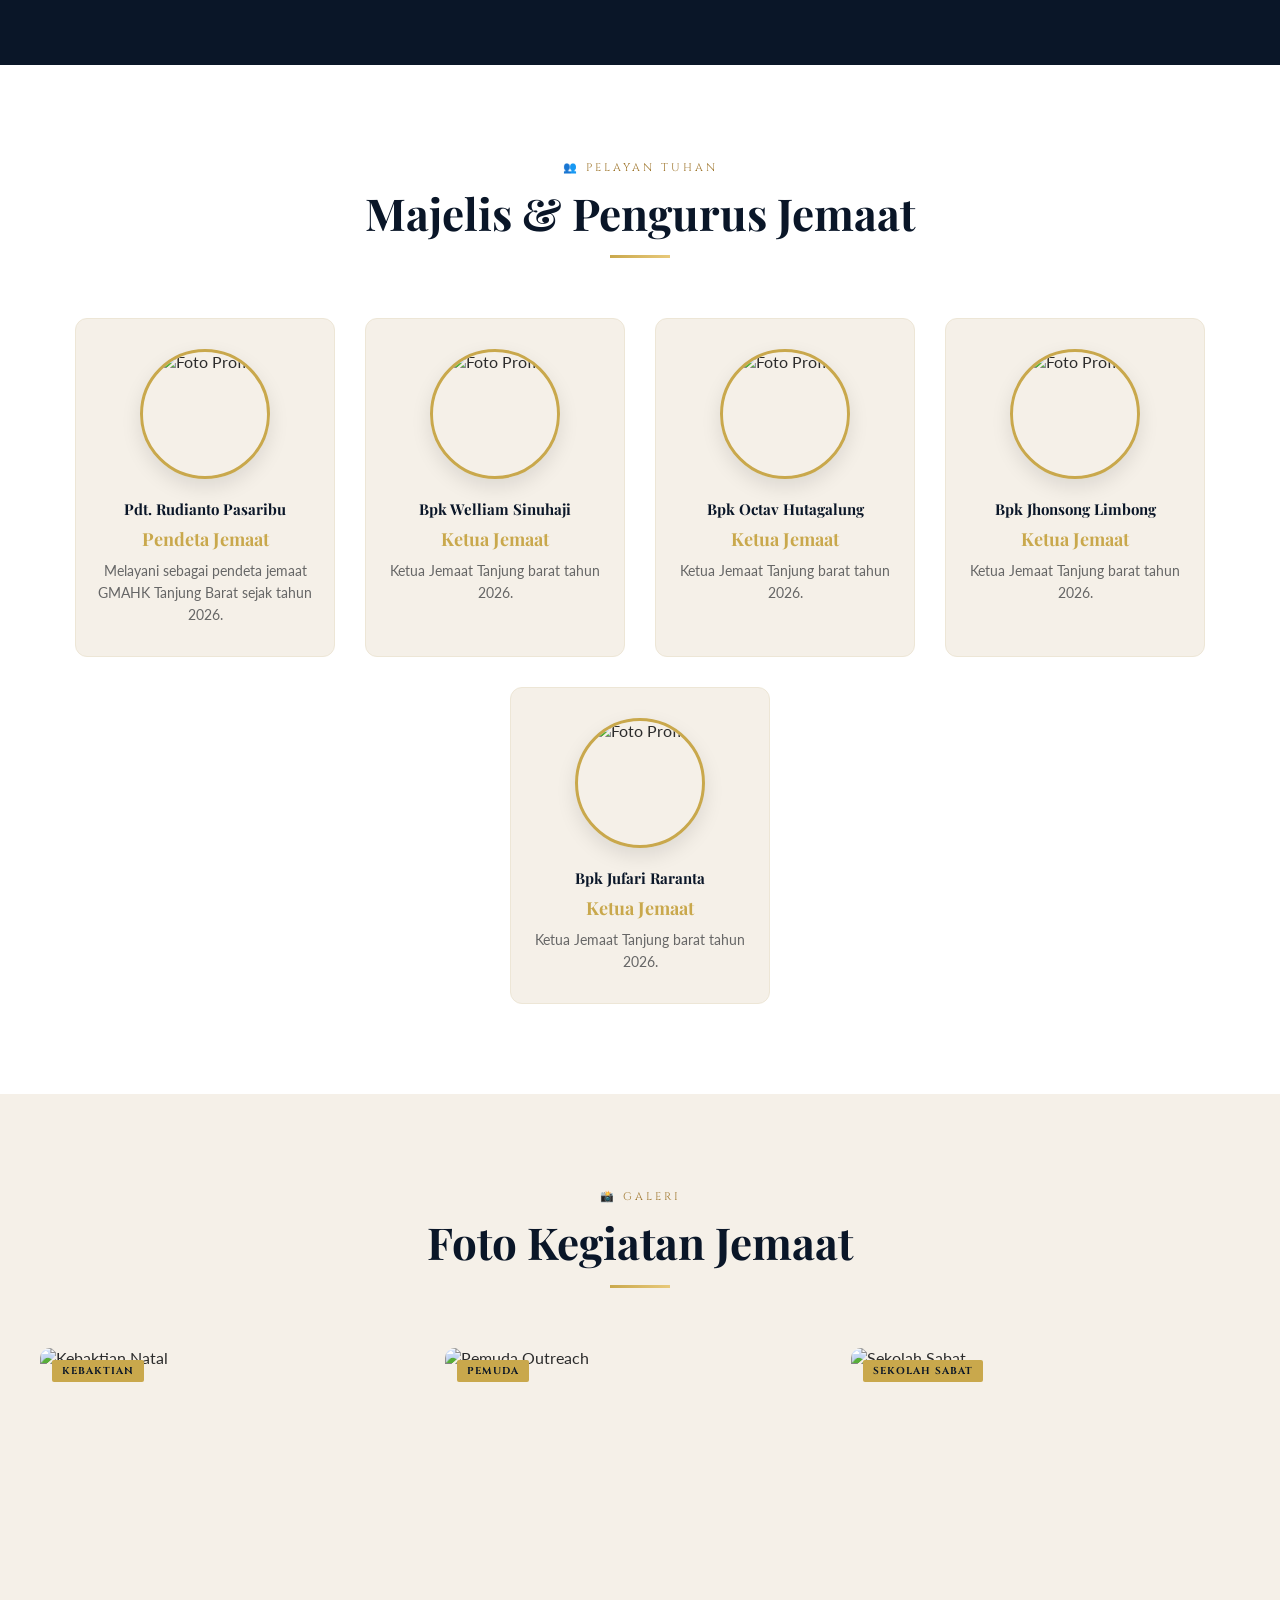
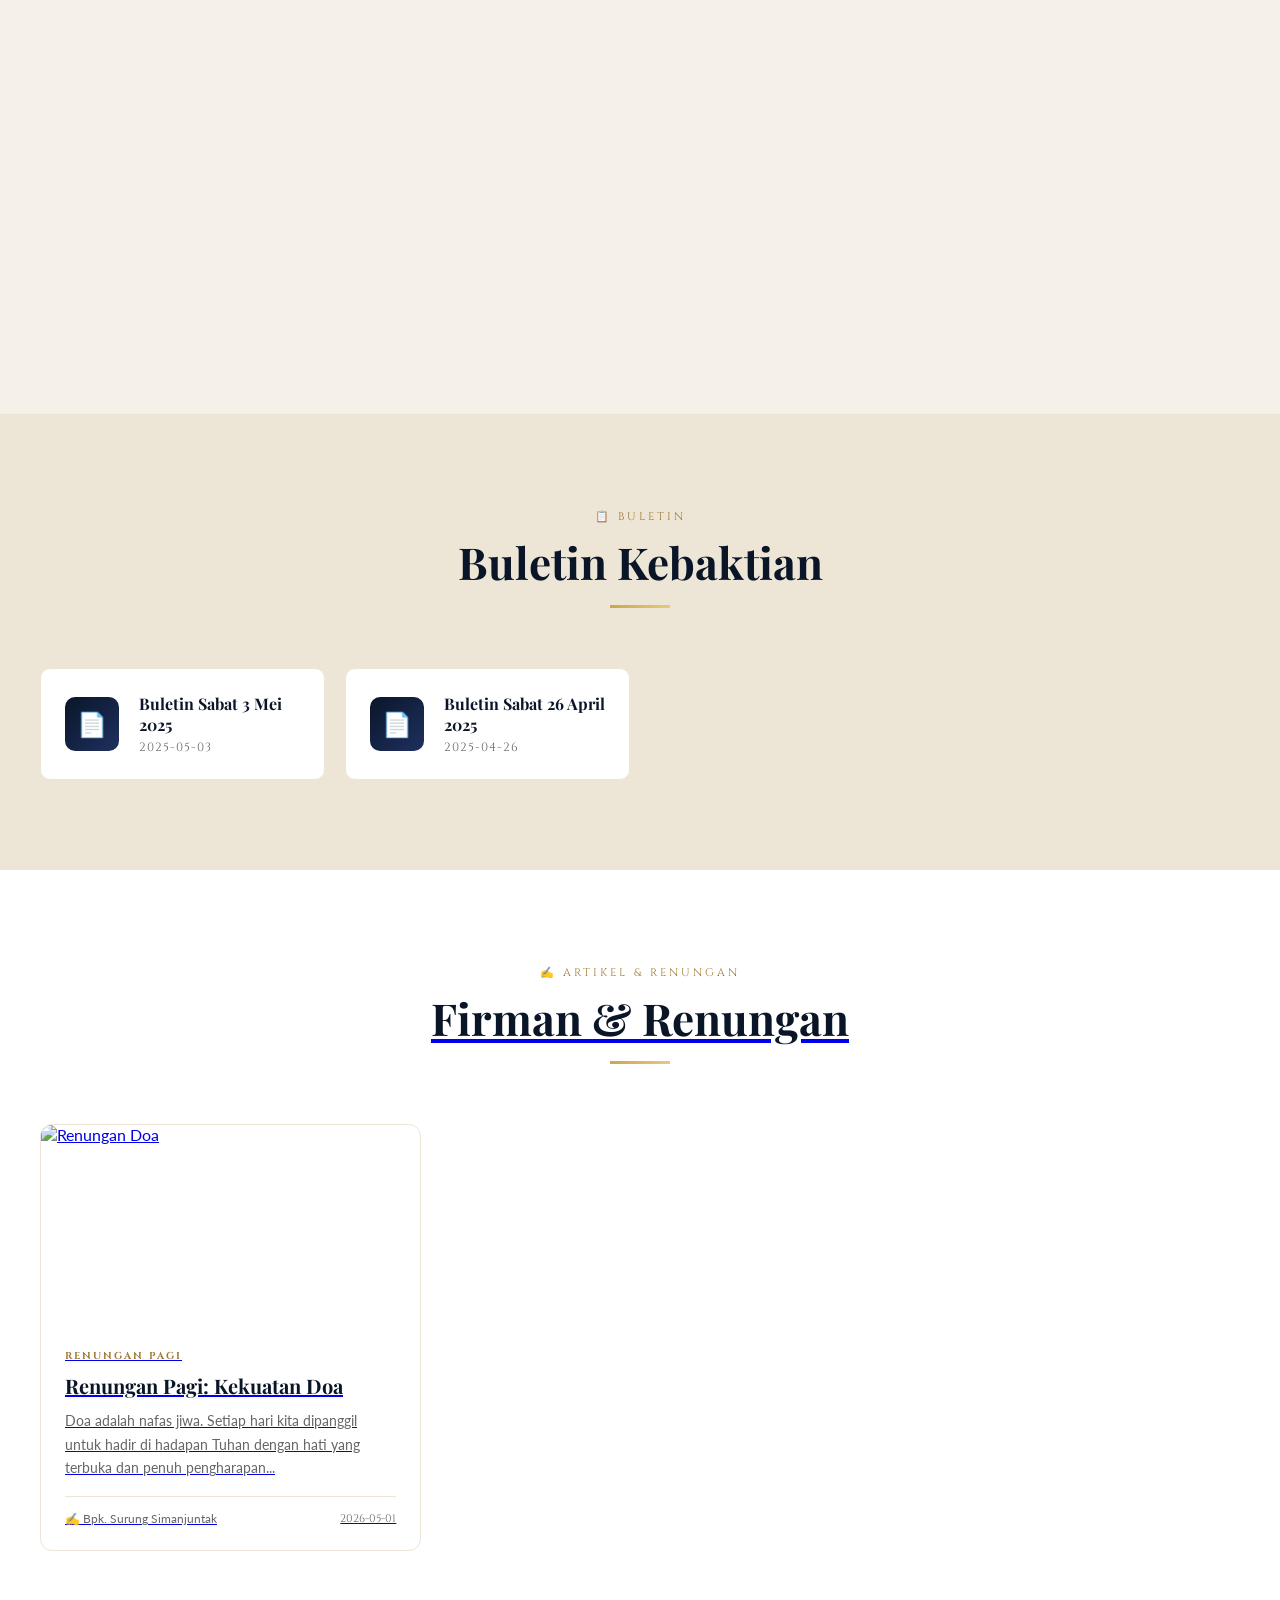
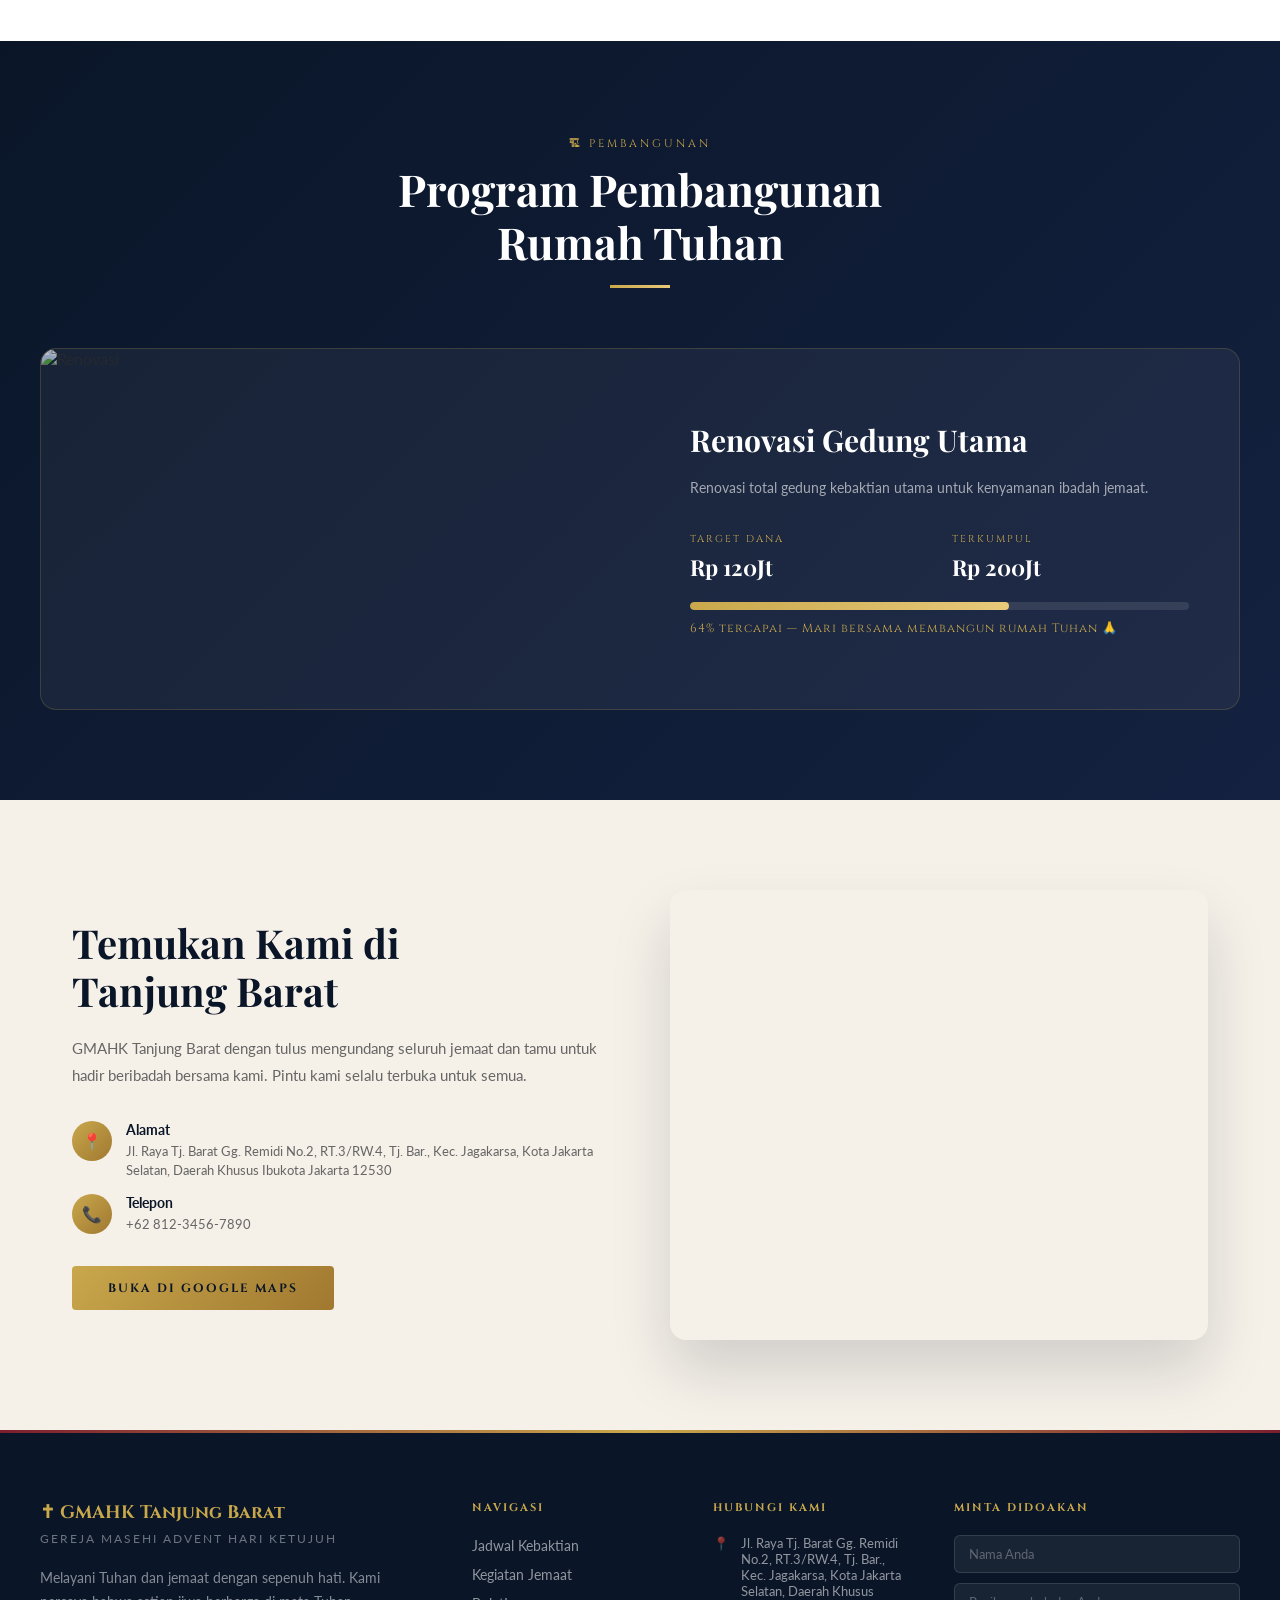
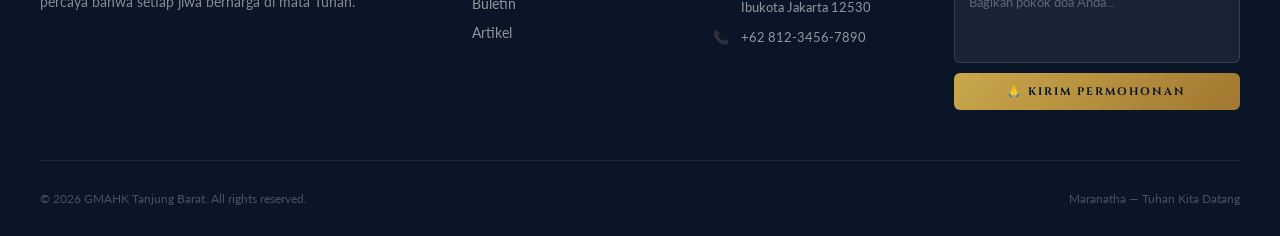
==== commit 38cd3f85: "Perbarui alamat footer dan rapikan layout2" ====
--- a/index.html
+++ b/index.html
@@ -23,29 +23,24 @@
           <span class="nav-logo-sub">Advent Hari Ketujuh</span>
         </div>
       </a>
+      
+      <input type="checkbox" id="menu-toggle" class="menu-checkbox">
+
       <ul class="nav-links">
         <li><a href="#jadwal">Jadwal</a></li>
-        <li>
-           <li><a href="#pelayan-gereja">Pengurus Jemaat</a></li>
-        <li>
-          <a href="#foto">Kegiatan ▾</a>
-          <div class="nav-dropdown">
-            <a href="#foto">Kegiatan Jemaat</a>
-            <a href="#pemuda">Kegiatan Pemuda</a>
-          </div>
-        </li>
+        <li><a href="#pelayan-gereja">Pengurus Jemaat</a></li>
+        <li><a href="#foto">Kegiatan</a></li>
         <li><a href="#buletin">Buletin</a></li>
-        <li>
-          <a href="#artikel">Artikel ▾</a>
-          <div class="nav-dropdown">
-            <a href="renungan-pagi.html">Renungan Pagi</a>
-            <a href="#artikel">Roh Nubuat</a>
-            <a href="#artikel">Sekolah Sabat</a>
-          </div>
-        </li>
+        <li><a href="#artikel">Artikel</a></li>
         <li><a href="#pembangunan">Pembangunan</a></li>
-        <!-- /*<li><a href="cms.html" class="nav-cta">Admin CMS</a></li> */
-      </ul> -->
+      </ul>
+
+      <label for="menu-toggle" class="hamburger">
+        <span></span>
+        <span></span>
+        <span></span>
+      </label>
+
     </div>
   </nav>
 
--- a/style.css
+++ b/style.css
@@ -1556,4 +1556,60 @@
   color: var(--text-light);
   font-size: 13.5px;
   line-height: 1.6;
+}
+
+
+/* Sembunyikan saklar kotak checkbox bawaan browser agar tidak kelihatan di web */
+.menu-checkbox {
+  display: none;
+}
+
+/* ===== ATURAN KETIKA DI LAYAR HP (MOBILE VIEW) ===== */
+@media (max-width: 768px) {
+  
+  /* 1. Aktifkan Tombol Hamburger */
+  .hamburger {
+    display: flex !important;
+  }
+
+  /* 2. Ubah struktur menu tulisan menjadi melayang di bawah navbar saat mobile */
+  .nav-links {
+    display: flex;
+    flex-direction: column;
+    position: absolute;
+    top: 70px; /* Pas di bawah batas bawah navbar */
+    left: 0;
+    right: 0;
+    background: var(--navy); /* Warna background menu mengikuti warna navy gereja */
+    padding: 20px;
+    gap: 15px;
+    border-bottom: 2px solid var(--gold);
+    
+    /* LOGIKA AWAL: Sembunyikan menu ke atas (efek menutup) */
+    max-height: 0;
+    opacity: 0;
+    overflow: hidden;
+    transition: all 0.4s ease-in-out; /* Biar efek meluncur ke bawahnya mulus */
+  }
+
+  /* 3. Membuat link menu berbaris rapi ke bawah */
+  .nav-links li {
+    width: 100%;
+    text-align: center;
+  }
+
+  .nav-links a {
+    display: block;
+    padding: 10px;
+  }
+
+  /* ============================================================
+     KUNCI RAHASIA TANDA GAIB (~): 
+     Jika checkbox (.menu-checkbox) dalam posisi DICENTANG/DIKLIK, 
+     maka temukan tag (.nav-links) yang ada di dekatnya, lalu buka ukurannya!
+     ============================================================ */
+  .menu-checkbox:checked ~ .nav-links {
+    max-height: 400px; /* Ukuran tinggi maksimal saat menu meluncur kebuka */
+    opacity: 1; /* Munculkan teksnya */
+  }
 }
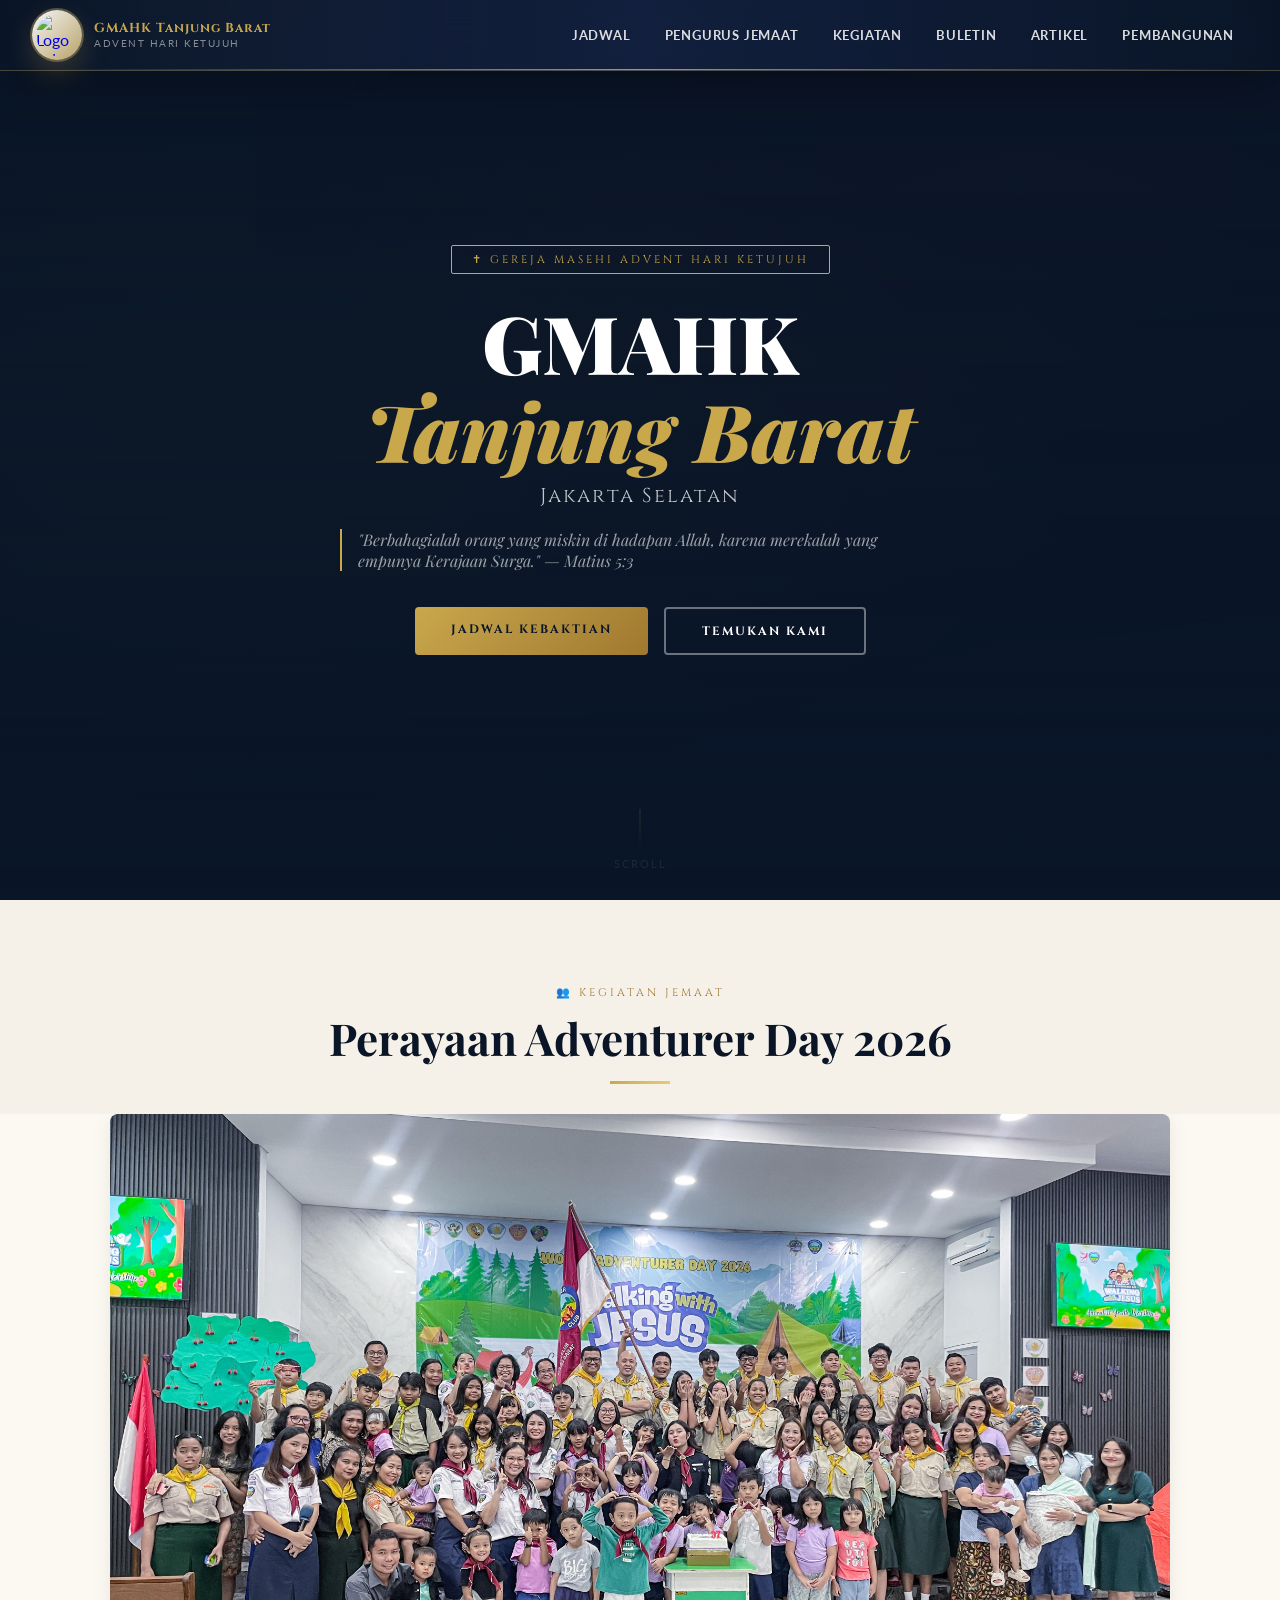
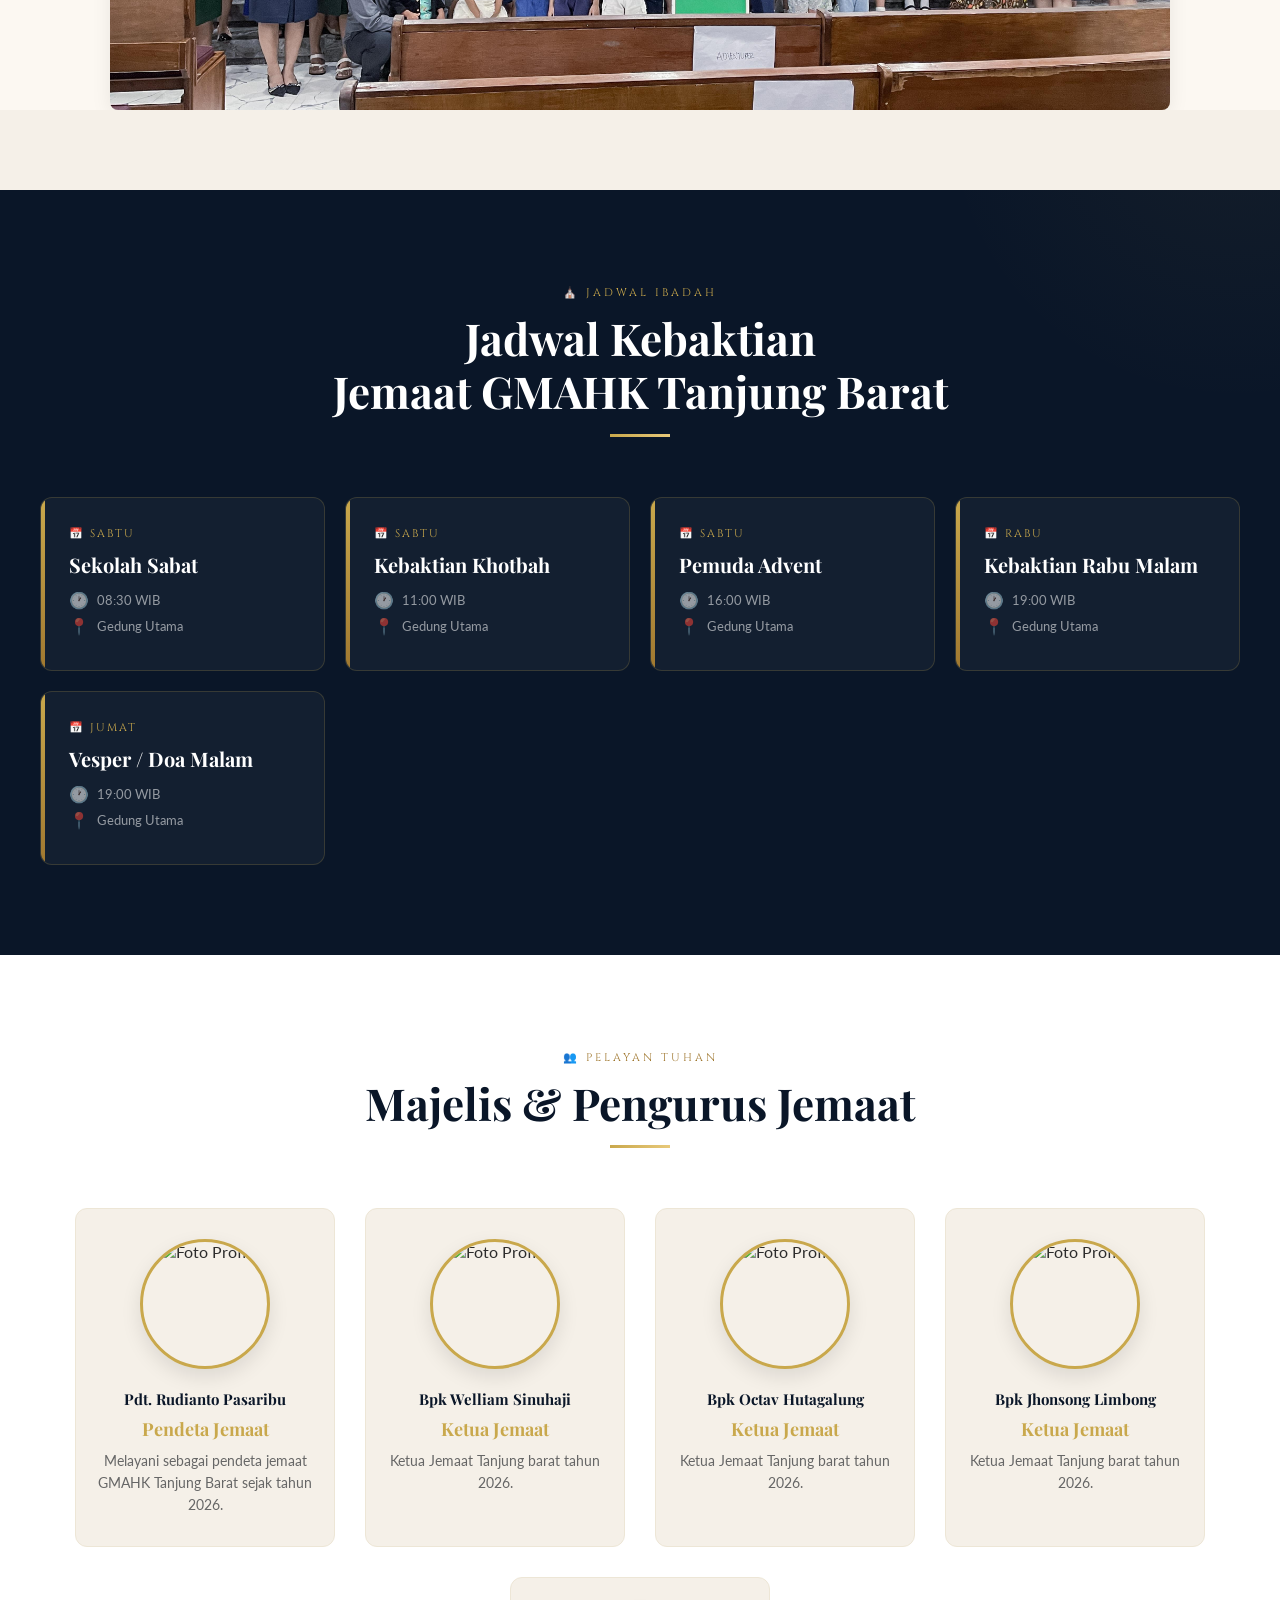
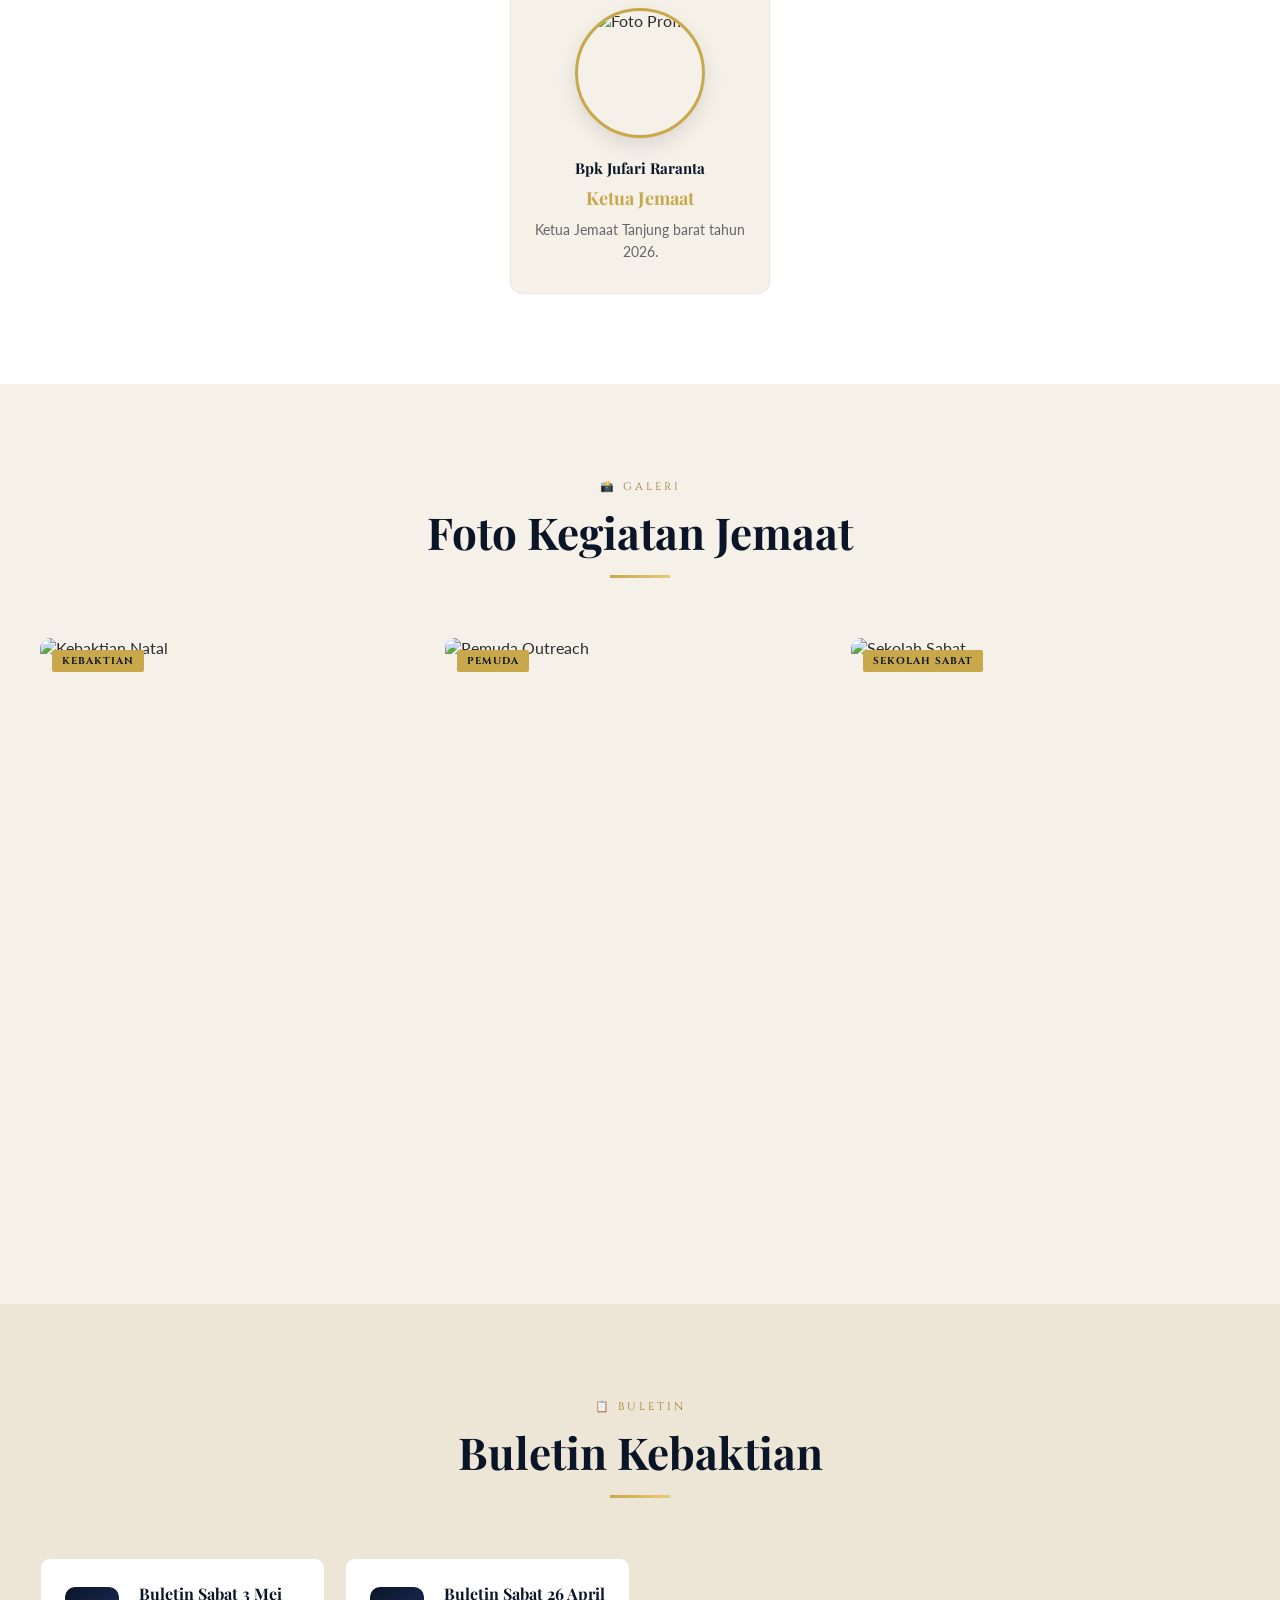
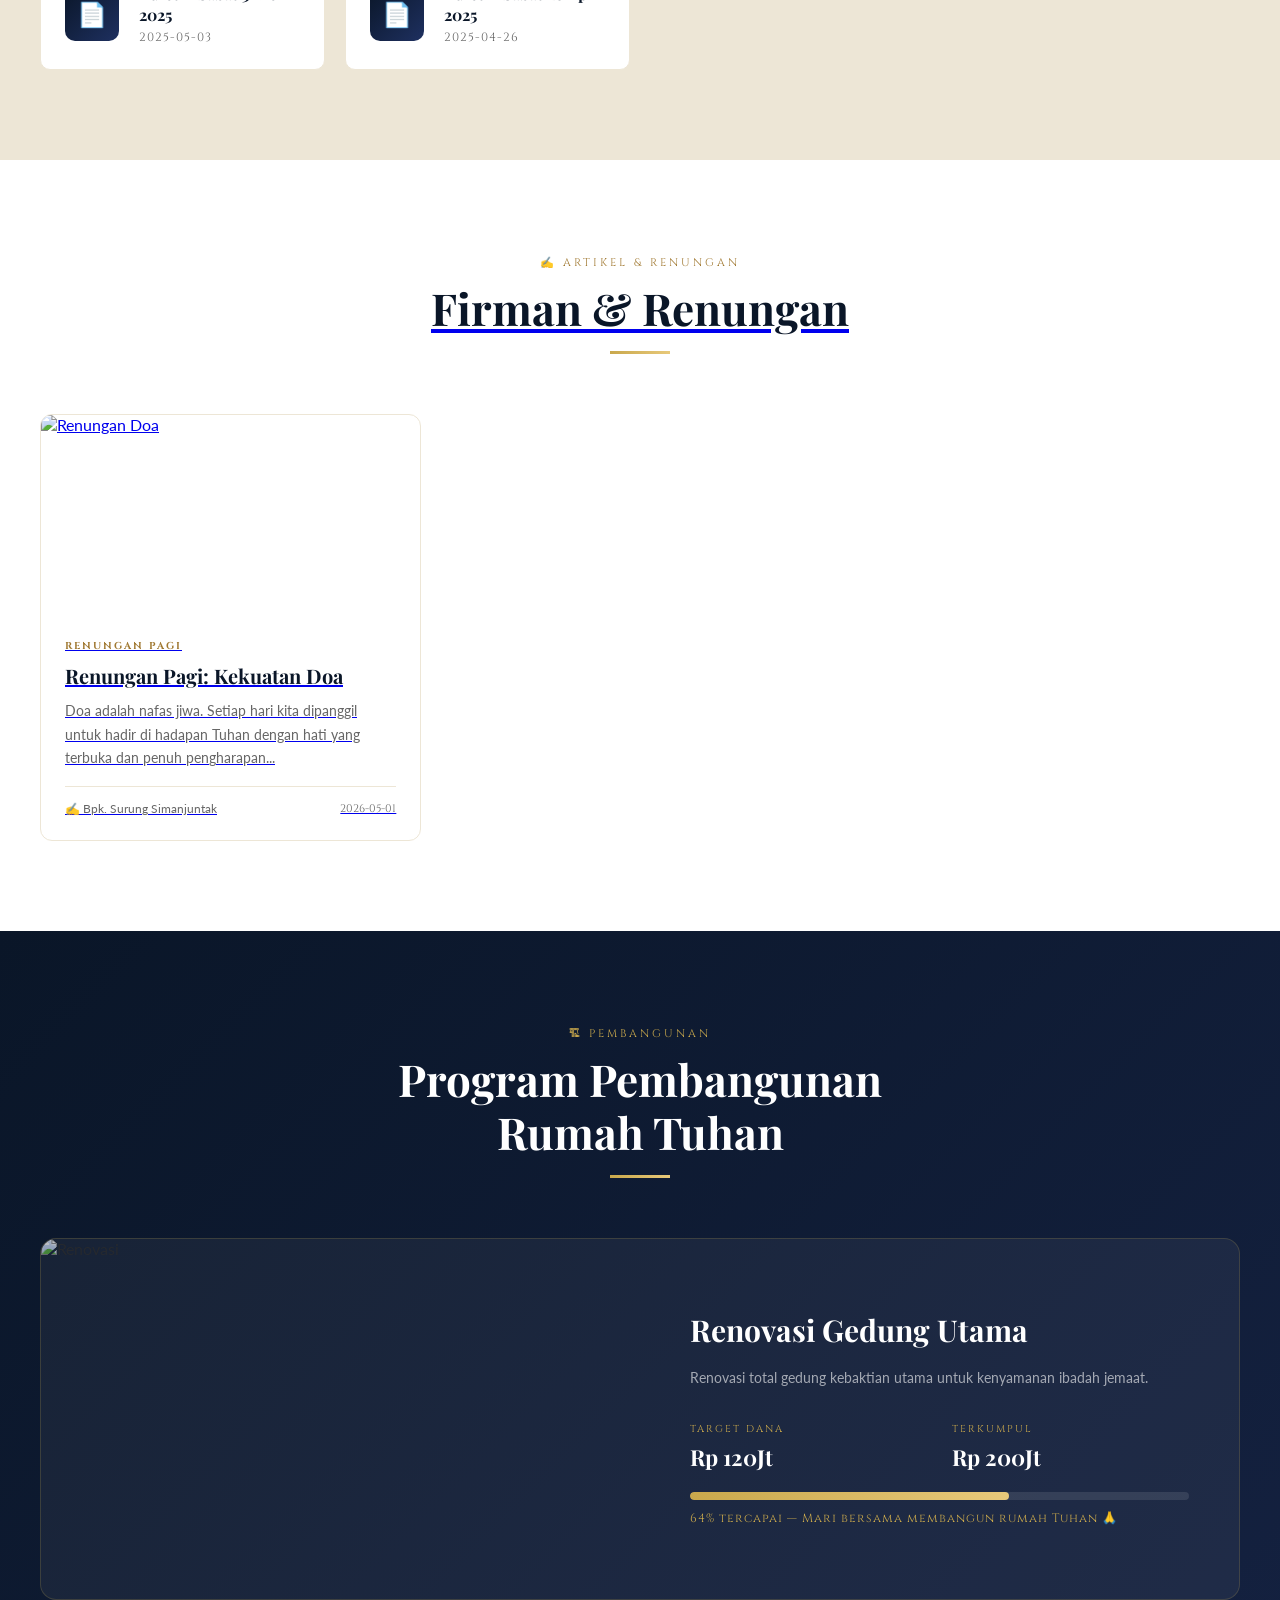
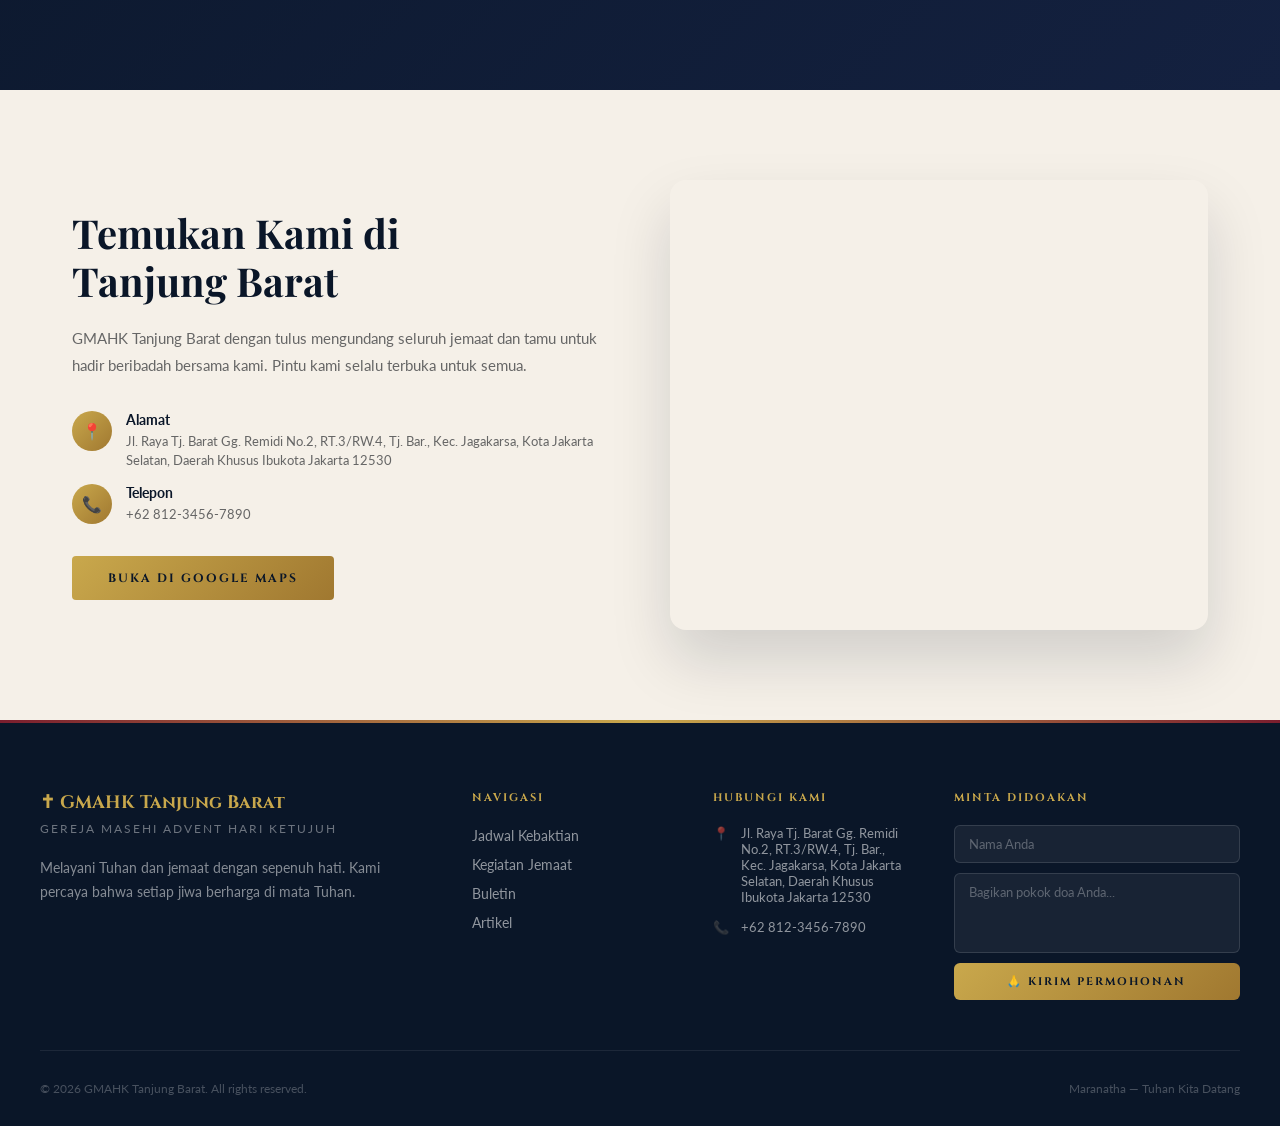
==== commit fc5aef0a: "Perbarui alamat footer dan rapikan slider" ====
--- a/index.html
+++ b/index.html
@@ -4,6 +4,7 @@
   <meta charset="UTF-8">
   <meta name="viewport" content="width=device-width, initial-scale=1.0">
   <title>GMAHK Tanjung Barat - Gereja Masehi Advent Hari Ketujuh</title>
+  <link rel="icon" type="image/jpeg" href="https://pathfinderindonesia.wordpress.com/wp-content/uploads/2021/04/logo-advent.jpg?w=1024">
   
   <link rel="preconnect" href="https://fonts.googleapis.com">
   <link href="https://fonts.googleapis.com/css2?family=Playfair+Display:ital,wght@0,400;0,700;0,900;1,400&family=Lato:wght@300;400;700&family=Cinzel:wght@400;600;700&display=swap" rel="stylesheet">
@@ -68,6 +69,28 @@
     </div>
   </section>
 
+  <!-- Section kegiatan jemaat -->
+ <div class="section-header5">
+  <span class="section-tag">👥 Kegiatan Jemaat</span>
+  <h2 class="section-title">Perayaan Adventurer Day 2026</h2>
+  <div class="section-line"></div>
+</div>
+
+<section id="hero-slider">
+  <div class="slider-wrapper">
+
+    <div class="slide">
+      <img src="image1.jpeg" alt="GMAHK Tanjung Barat - Adventurer Day">
+      </div>
+
+    <div class="slide">
+      <img src="image2.jpeg" alt="GMAHK Tanjung Barat - Kegiatan Jemaat">
+    </div>
+
+  </div>
+</section>
+<!-- Section kegiatan jemaat -->
+
   <section id="jadwal">
     <div class="section-container">
       <div class="section-header">
--- a/style.css
+++ b/style.css
@@ -1612,4 +1612,92 @@
     max-height: 400px; /* Ukuran tinggi maksimal saat menu meluncur kebuka */
     opacity: 1; /* Munculkan teksnya */
   }
+}
+
+
+
+/* buat section kegiata */
+/* ===== HERO AUTOMATIC SLIDER ===== */
+/* ===== HERO SLIDER ANTI-CRASH (SCROLL SNAP) ===== */
+/* ===== HERO SLIDER AUTOMATIC (CENTERED & RESPONSIVE) ===== */
+#hero-slider {
+  width: 100%; /* Diubah ke 100% agar background krem memenuhi layar dari ujung ke ujung */
+  height: auto; /* Mengikuti tinggi alami foto agar tidak terpotong gepeng */
+  background-color: #fcf8f2; /* Mengunci warna krem latar belakang seksi kegiatan */
+  margin: 0 auto 80px auto; /* Otomatis menengahkan kontainer dan memberi jarak bawah 80px */
+  padding: 0;
+  overflow: hidden;
+}
+
+.slider-wrapper {
+  max-width: 1100px; /* Membatasi lebar maksimal foto di laptop agar tidak terlalu raksasa */
+  margin: 0 auto; /* KUNCI UTAMA: Memaksa area slider duduk manis tepat di tengah halaman */
+  padding: 0 20px; /* Jarak aman kanan-kiri saat dibuka di HP Android */
+  display: block; /* Menggunakan block biasa agar gambar tidak berbaris bocor ke samping */
+}
+
+.slide {
+  width: 100%;
+  display: none; /* Sembunyikan slide cadangan secara default */
+  text-align: center; /* Memaksa konten di dalamnya rata tengah */
+}
+
+/* Memunculkan hanya slide pertama dengan rapi */
+.slide:first-child {
+  display: block !important;
+}
+
+.slide img {
+  display: block;
+  width: 100%;
+  height: auto; /* Menjaga aspek rasio foto asli jemaat */
+  margin: 0 auto; /* Memaksa elemen foto horizontal tepat di tengah */
+  border-radius: 8px; /* Bikin sudut foto sedikit membulat modern */
+  box-shadow: 0 4px 20px rgba(0, 0, 0, 0.08); /* Efek bayangan halus biar estetik */
+}
+
+/* Lapisan Gelap & Tulisan di Atas Gambar (Jika digunakan) */
+.slide-overlay {
+  position: absolute;
+  top: 0; left: 0; right: 0; bottom: 0;
+  background: rgba(10, 22, 40, 0.3); 
+  display: flex;
+  flex-direction: column;
+  justify-content: center; 
+  align-items: center;     
+  color: #ffffff;
+  text-align: center;
+  padding: 20px;
+}
+
+.slide-overlay h2 {
+  font-size: 2.5rem;
+  color: #C9A84C;
+  margin-bottom: 10px;
+}
+
+/* Jarak Judul Kegiatan di Atas Slider */
+.section-header5 {
+  text-align: center;
+  padding-top: 80px;
+  padding-bottom: 30px; /* Memberikan jarak renggang yang pas sebelum menyentuh foto */
+}
+
+/* Responsif Layar HP Android */
+@media (max-width: 768px) {
+  #hero-slider { 
+    margin-bottom: 40px; 
+  }
+  .slider-wrapper {
+    padding: 0 15px;
+  }
+  .slide-overlay h2 { 
+    font-size: 1.6rem; 
+  }
+  .slide-overlay p { 
+    font-size: 0.9rem; 
+  }
+  .section-header5 {
+    padding-top: 40px;
+  }
 }
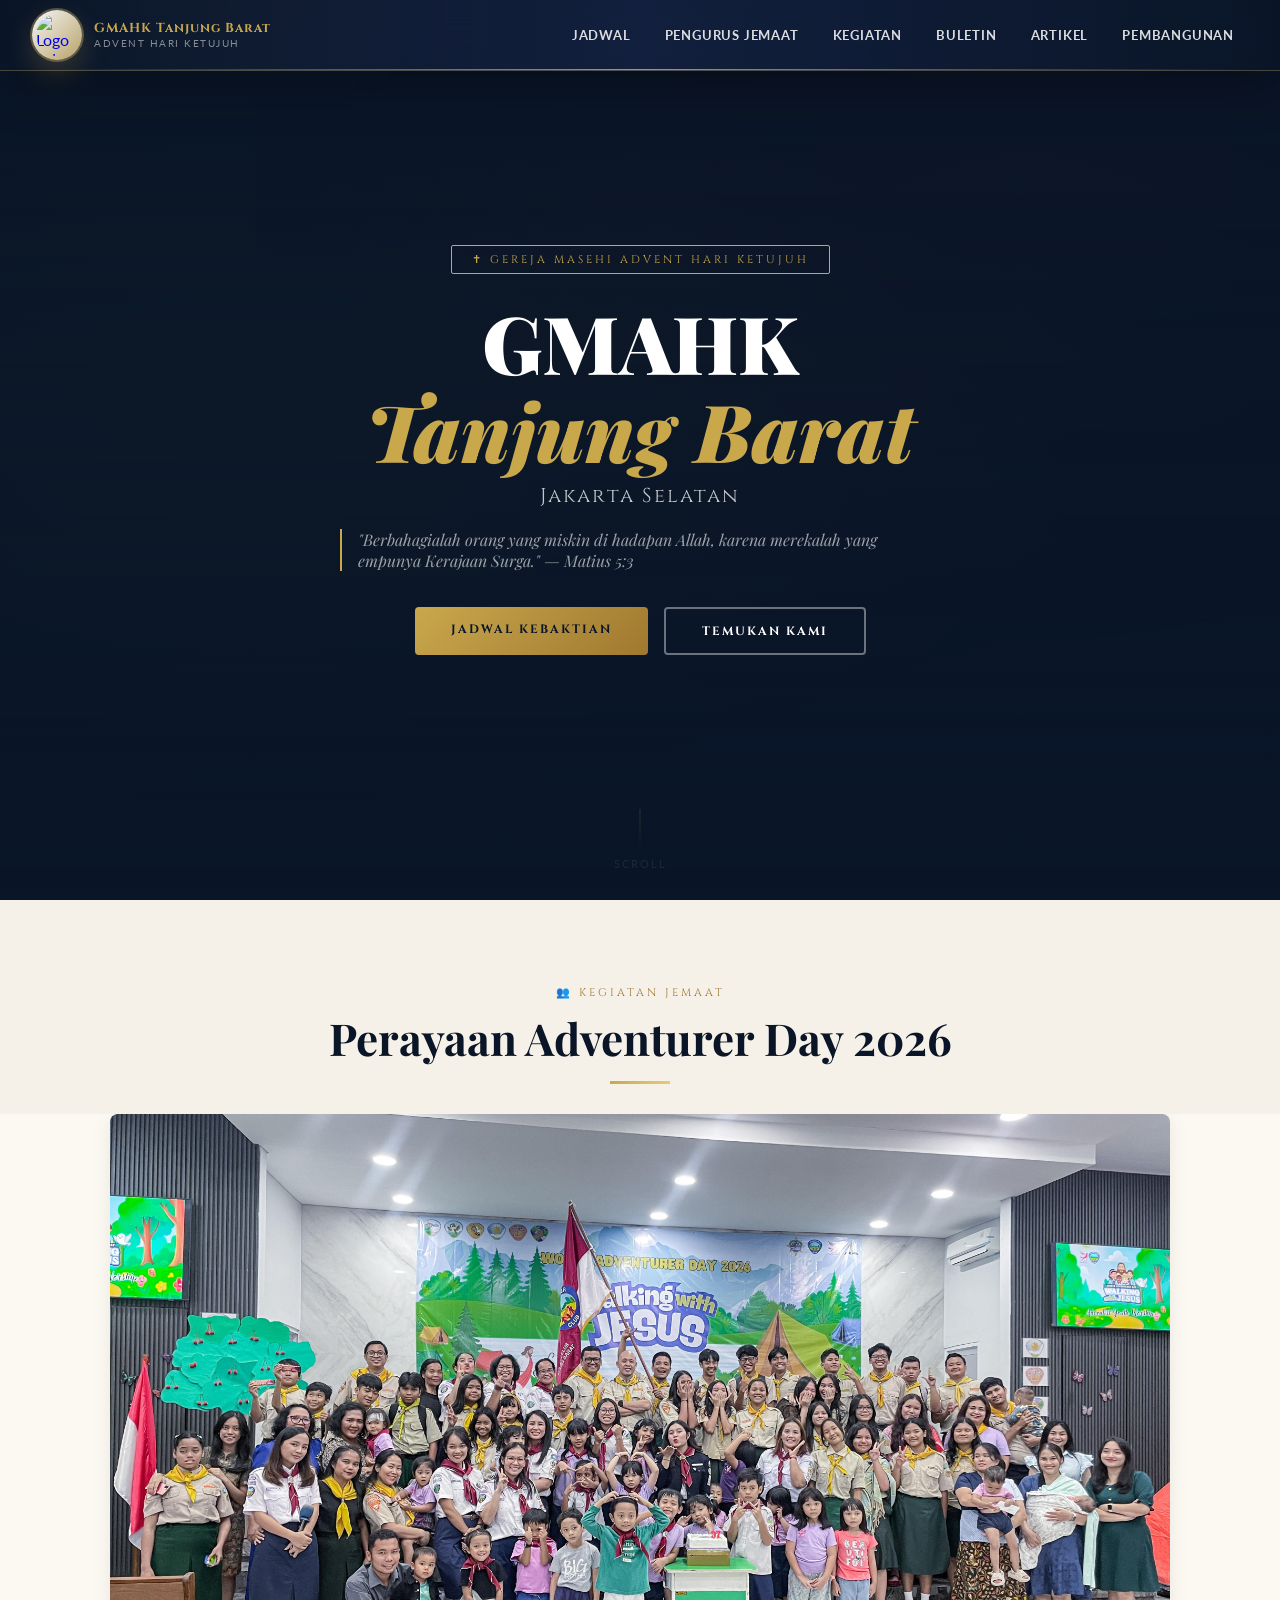
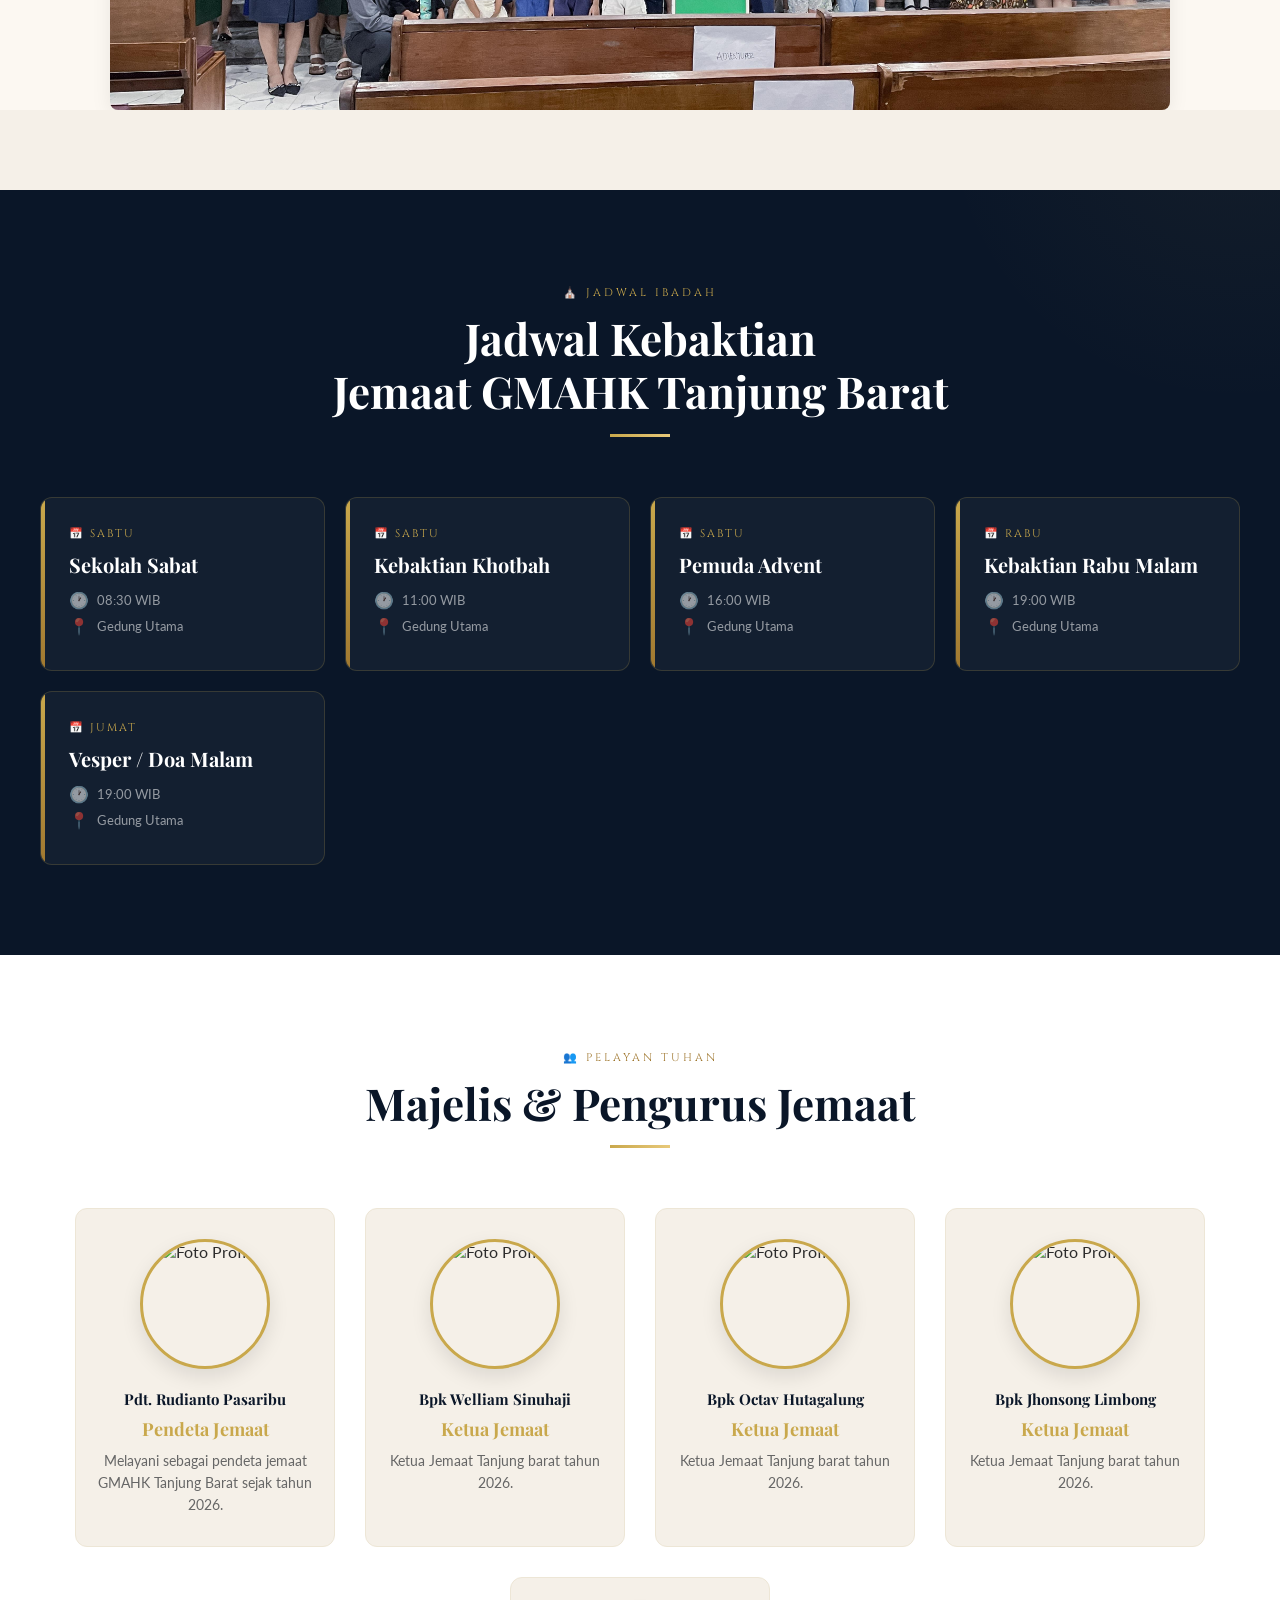
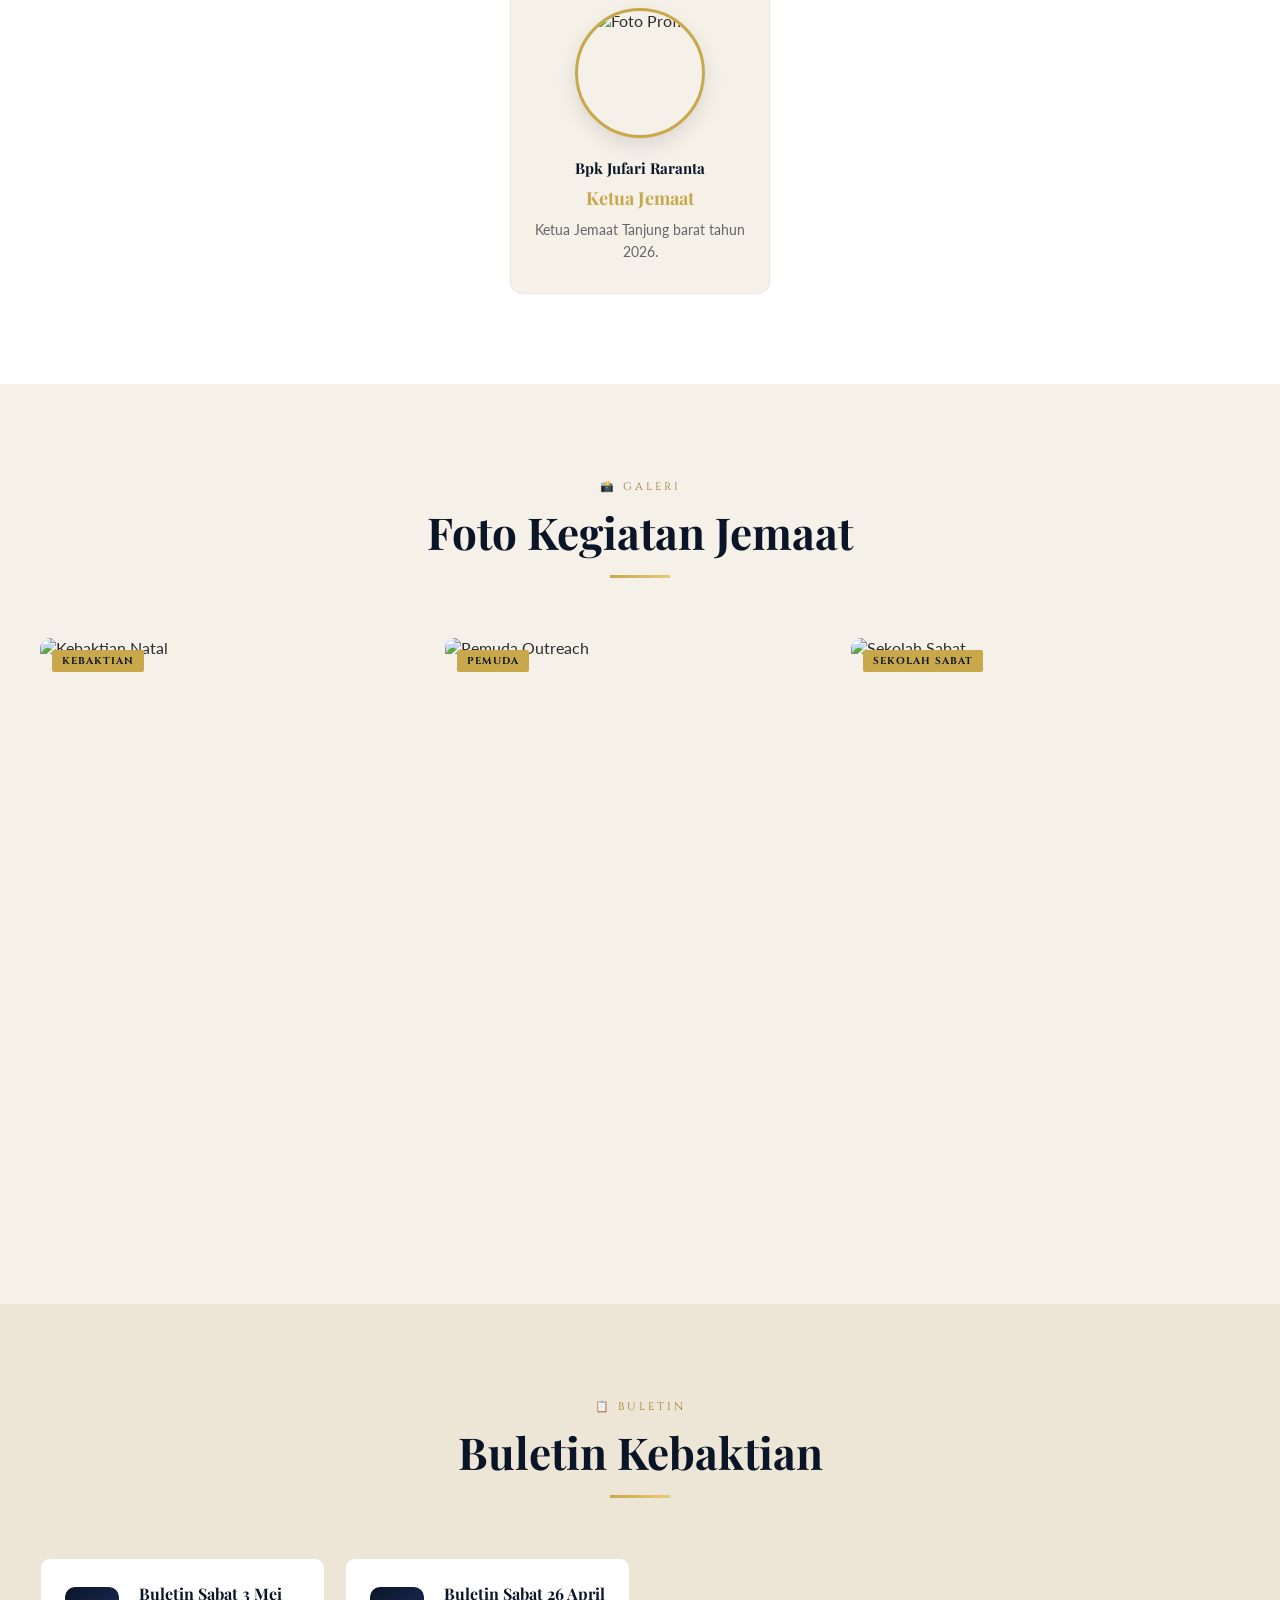
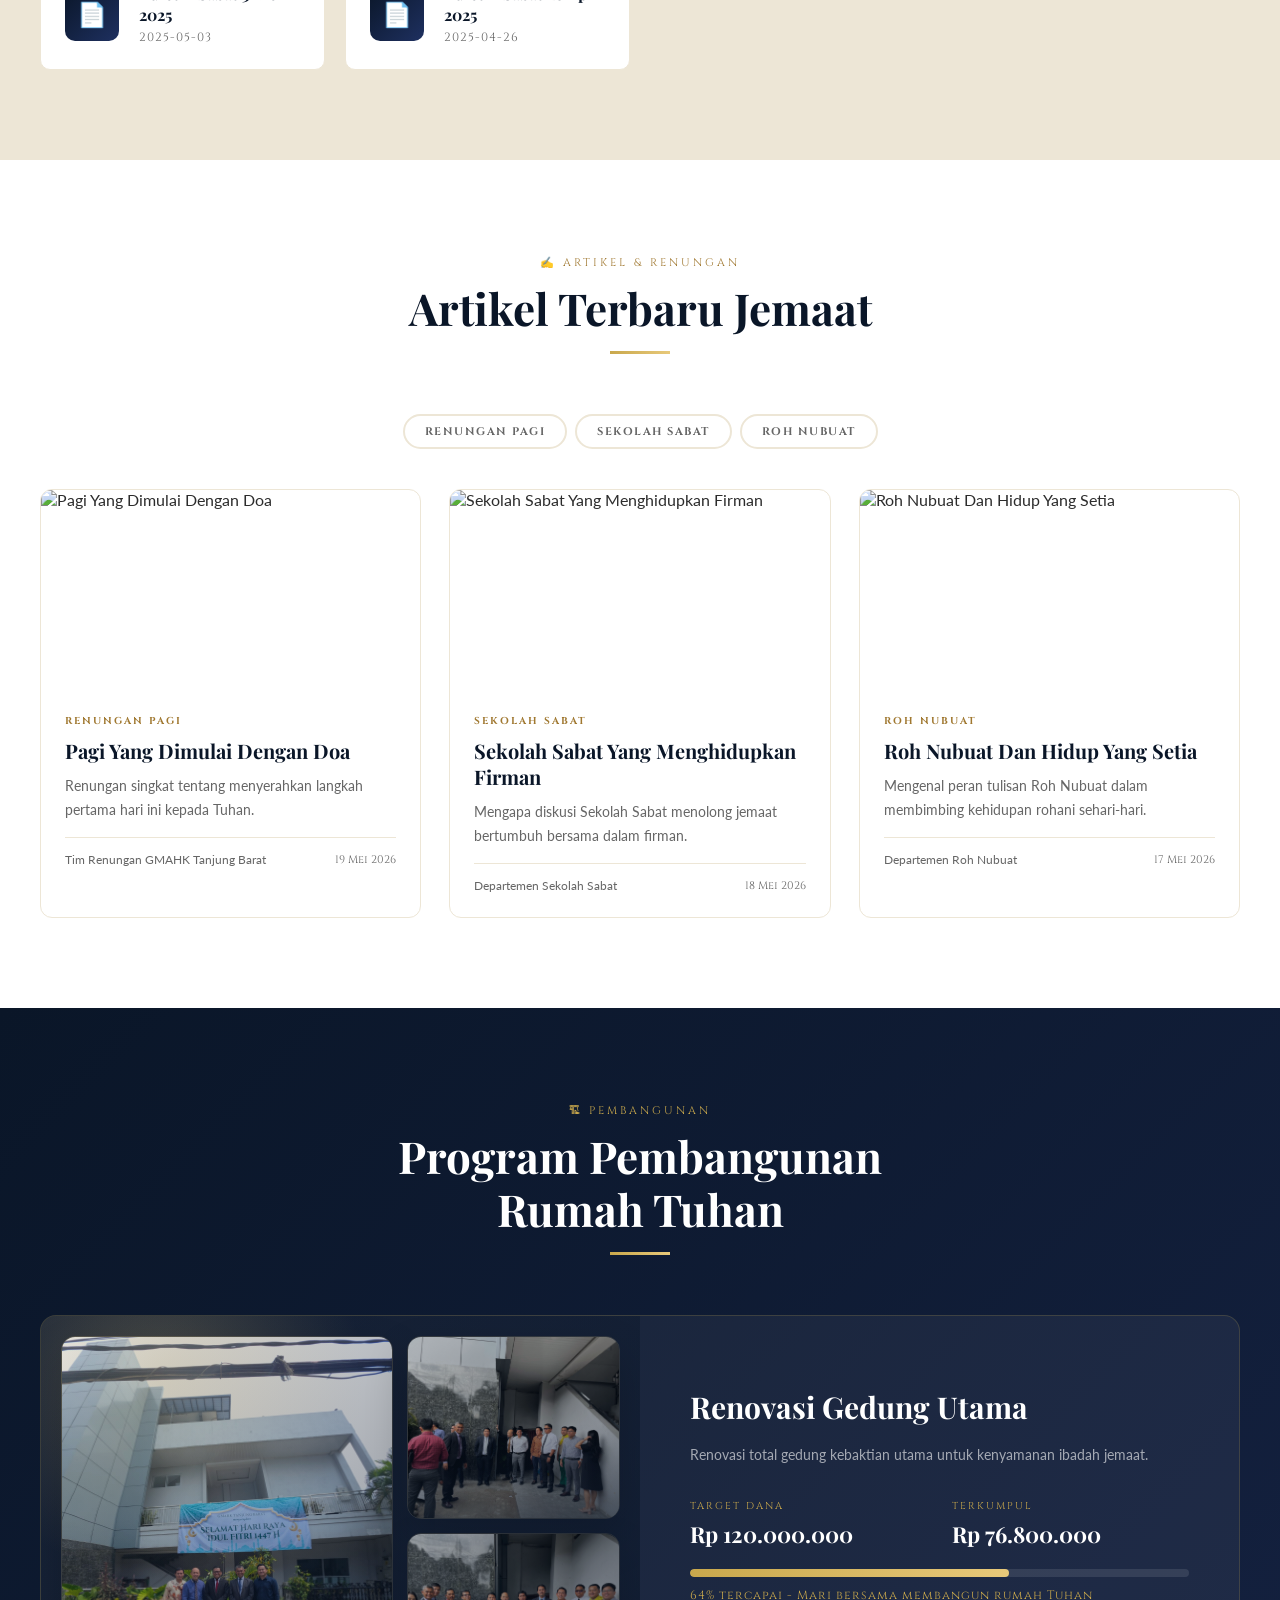
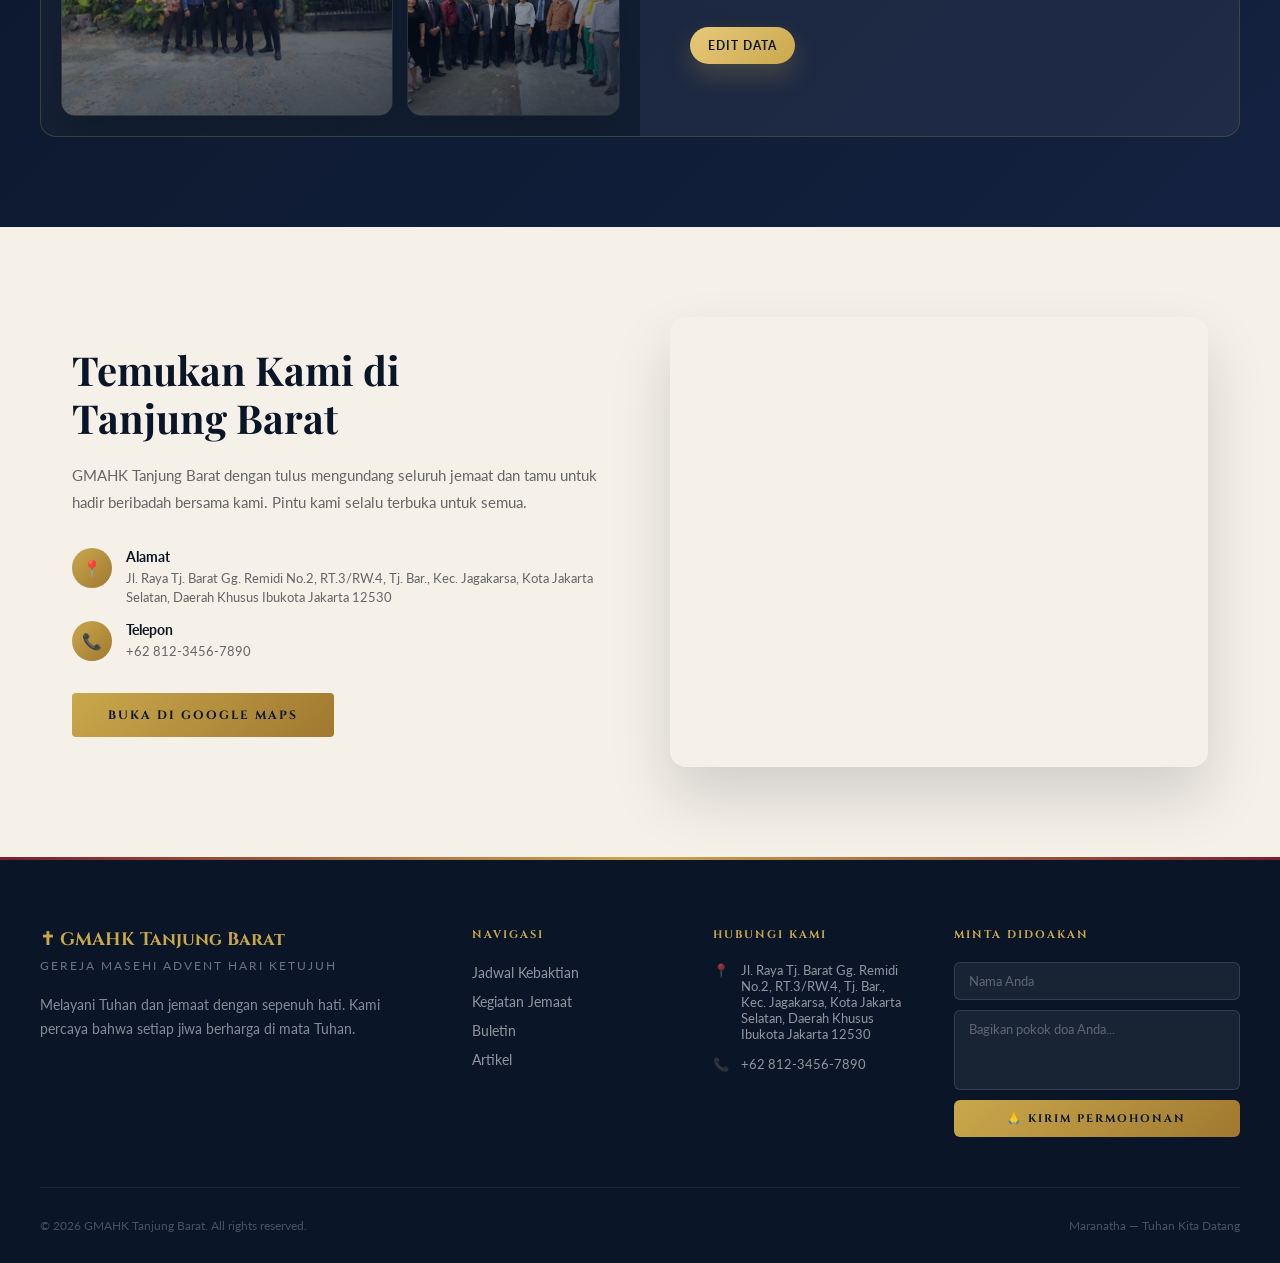
==== commit dc823736: "Add article pages and pembangunan gallery" ====
--- a/index.html
+++ b/index.html
@@ -30,8 +30,8 @@
       <ul class="nav-links">
         <li><a href="#jadwal">Jadwal</a></li>
         <li><a href="#pelayan-gereja">Pengurus Jemaat</a></li>
-        <li><a href="#foto">Kegiatan</a></li>
-        <li><a href="#buletin">Buletin</a></li>
+        <li><a href="Kegiatan.html">Kegiatan</a></li>
+        <li><a href="BuletinAcara.html">Buletin</a></li>
         <li><a href="#artikel">Artikel</a></li>
         <li><a href="#pembangunan">Pembangunan</a></li>
       </ul>
@@ -266,32 +266,21 @@
   </section>
 
   <section id="artikel">
-    <a href="https://ibadahadvent.wordpress.com/tag/renungan-pagi-advent/">
     <div class="section-container">
       <div class="section-header">
         <span class="section-tag">✍ Artikel & Renungan</span>
-        <h2 class="section-title">Firman & Renungan</h2>
+        <h2 class="section-title">Artikel Terbaru Jemaat</h2>
         <div class="section-line"></div>
       </div>
-      
-      <div class="artikel-grid">
-        <div class="artikel-card">
-          <div class="artikel-img">
-            <img src="https://images.unsplash.com/photo-1499951360447-b19be8fe80f5?w=800" alt="Renungan Doa">
-          </div>
-          <div class="artikel-body">
-            <div class="artikel-cat">Renungan Pagi</div>
-            <h3 class="artikel-title">Renungan Pagi: Kekuatan Doa</h3>
-            <p class="artikel-excerpt">Doa adalah nafas jiwa. Setiap hari kita dipanggil untuk hadir di hadapan Tuhan dengan hati yang terbuka dan penuh pengharapan...</p>
-            <div class="artikel-meta">
-              <span class="artikel-author">✍ Bpk. Surung Simanjuntak</span>
-              <span class="artikel-date">2026-05-01</span>
-            </div>
-          </div>
-        </div>
-      </div>
-    </div>
-    </a>
+
+      <div class="artikel-tabs">
+        <a href="artikel-renungan-pagi.html" class="artikel-tab">Renungan Pagi</a>
+        <a href="artikel-sekolah-sabat.html" class="artikel-tab">Sekolah Sabat</a>
+        <a href="artikel-roh-nubuat.html" class="artikel-tab">Roh Nubuat</a>
+      </div>
+
+      <div id="latest-articles" class="artikel-grid"></div>
+    </div>
   </section>
 
   <section id="pembangunan">
@@ -303,28 +292,82 @@
       </div>
       
       <div class="progress-card">
-        <div class="progress-img">
-          <img src="https://images.unsplash.com/photo-1504307651254-35680f356dfd?w=800" alt="Renovasi">
+        <div class="pembangunan-photo-collage">
+          <figure class="pembangunan-photo pembangunan-photo-main">
+            <img id="pembangunan-image-1" src="image3.jpeg" alt="Renovasi Gedung Utama & Lift Jemaat">
+          </figure>
+          <figure class="pembangunan-photo">
+            <img id="pembangunan-image-2" src="Image 4.jpeg" alt="Proses pembangunan rumah Tuhan">
+          </figure>
+          <figure class="pembangunan-photo">
+            <img id="pembangunan-image-3" src="Image 5.jpeg" alt="Kebersamaan jemaat dalam pembangunan">
+          </figure>
         </div>
         <div class="progress-content">
-          <div class="progress-title">Renovasi Gedung Utama</div>
-          <p class="progress-desc">Renovasi total gedung kebaktian utama untuk kenyamanan ibadah jemaat.</p>
+          <div id="pembangunan-title" class="progress-title">Renovasi Gedung Utama & Lift Jemaat</div>
+          <p id="pembangunan-desc" class="progress-desc">Renovasi total gedung kebaktian utama untuk kenyamanan ibadah jemaat.</p>
           <div class="progress-nums">
             <div class="prog-num">
               <label>Target Dana</label>
-              <value>Rp 120Jt</value>
+              <value id="pembangunan-target">Rp 120.000.000</value>
             </div>
             <div class="prog-num">
               <label>Terkumpul</label>
-              <value>Rp 200Jt</value>
+              <value id="pembangunan-collected">Rp 76.800.000</value>
             </div>
           </div>
           <div class="progress-bar-wrap">
-            <div class="progress-bar-fill" style="width: 64%"></div>
-          </div>
-          <div class="progress-pct">64% tercapai — Mari bersama membangun rumah Tuhan 🙏</div>
-        </div>
-      </div>
+            <div id="pembangunan-bar" class="progress-bar-fill" style="width: 64%"></div>
+          </div>
+          <div id="pembangunan-progress-text" class="progress-pct">64% tercapai - Mari bersama membangun rumah Tuhan</div>
+
+          <div class="pembangunan-actions">
+            <button type="button" id="edit-pembangunan-btn" class="admin-edit-btn">Edit Data</button>
+          </div>
+        </div>
+      </div>
+
+      <form id="pembangunan-editor" class="pembangunan-editor" hidden>
+        <div class="editor-grid">
+          <label>
+            Judul Program
+            <input type="text" id="edit-pembangunan-title" required>
+          </label>
+          <label>
+            Foto Utama
+            <input type="text" id="edit-pembangunan-image-1" required>
+          </label>
+          <label>
+            Foto Kedua
+            <input type="text" id="edit-pembangunan-image-2" required>
+          </label>
+          <label>
+            Foto Ketiga
+            <input type="text" id="edit-pembangunan-image-3" required>
+          </label>
+          <label class="editor-wide">
+            Deskripsi
+            <textarea id="edit-pembangunan-desc" rows="3" required></textarea>
+          </label>
+          <label>
+            Target Dana
+            <input type="number" id="edit-pembangunan-target" min="1" step="1000" required>
+          </label>
+          <label>
+            Dana Terkumpul
+            <input type="number" id="edit-pembangunan-collected" min="0" step="1000" required>
+          </label>
+          <label class="editor-wide">
+            Pesan Progress
+            <input type="text" id="edit-pembangunan-message" required>
+          </label>
+        </div>
+        <div class="editor-actions">
+          <button type="submit" class="admin-save-btn">Simpan</button>
+          <button type="button" id="cancel-pembangunan-edit" class="admin-cancel-btn">Batal</button>
+          <button type="button" id="reset-pembangunan-data" class="admin-reset-btn">Reset</button>
+        </div>
+      </form>
     </div>
   </section>
 
@@ -368,7 +411,7 @@
         <h4 class="footer-heading">Navigasi</h4>
         <ul class="footer-links">
           <li><a href="#jadwal">Jadwal Kebaktian</a></li>
-          <li><a href="#foto">Kegiatan Jemaat</a></li>
+          <li><a href="Kegiatan.html">Kegiatan Jemaat</a></li>
           <li><a href="#buletin">Buletin</a></li>
           <li><a href="#artikel">Artikel</a></li>
         </ul>
@@ -393,5 +436,147 @@
     </div>
   </footer>
 
+  <script src="artikel-data.js"></script>
+  <script src="artikel-utils.js"></script>
+  <script>
+    if (window.articleSystem) {
+      window.articleSystem.renderArticleCards(
+        document.getElementById('latest-articles'),
+        window.articleSystem.getLatestArticles(3)
+      );
+    }
+  </script>
+
+  <script>
+    const pembangunanDefaults = {
+      title: 'Renovasi Gedung Utama',
+      description: 'Renovasi total gedung kebaktian utama untuk kenyamanan ibadah jemaat.',
+      images: ['image3.jpeg', 'Image 4.jpeg', 'Image 5.jpeg'],
+      target: 120000000,
+      collected: 76800000,
+      message: 'Mari bersama membangun rumah Tuhan'
+    };
+
+    const pembangunanFields = {
+      title: document.getElementById('pembangunan-title'),
+      description: document.getElementById('pembangunan-desc'),
+      images: [
+        document.getElementById('pembangunan-image-1'),
+        document.getElementById('pembangunan-image-2'),
+        document.getElementById('pembangunan-image-3')
+      ],
+      target: document.getElementById('pembangunan-target'),
+      collected: document.getElementById('pembangunan-collected'),
+      bar: document.getElementById('pembangunan-bar'),
+      progressText: document.getElementById('pembangunan-progress-text'),
+      editor: document.getElementById('pembangunan-editor'),
+      editButton: document.getElementById('edit-pembangunan-btn')
+    };
+
+    const pembangunanInputs = {
+      title: document.getElementById('edit-pembangunan-title'),
+      description: document.getElementById('edit-pembangunan-desc'),
+      images: [
+        document.getElementById('edit-pembangunan-image-1'),
+        document.getElementById('edit-pembangunan-image-2'),
+        document.getElementById('edit-pembangunan-image-3')
+      ],
+      target: document.getElementById('edit-pembangunan-target'),
+      collected: document.getElementById('edit-pembangunan-collected'),
+      message: document.getElementById('edit-pembangunan-message')
+    };
+
+    const formatRupiah = (value) => new Intl.NumberFormat('id-ID', {
+      style: 'currency',
+      currency: 'IDR',
+      maximumFractionDigits: 0
+    }).format(value);
+
+    const getPembangunanData = () => {
+      const saved = localStorage.getItem('pembangunanRumahTuhan');
+      if (!saved) return pembangunanDefaults;
+
+      try {
+        return { ...pembangunanDefaults, ...JSON.parse(saved) };
+      } catch {
+        localStorage.removeItem('pembangunanRumahTuhan');
+        return pembangunanDefaults;
+      }
+    };
+
+    const setEditorValues = (data) => {
+      const images = data.images || [data.image, ...pembangunanDefaults.images.slice(1)];
+
+      pembangunanInputs.title.value = data.title;
+      pembangunanInputs.description.value = data.description;
+      pembangunanInputs.images.forEach((input, index) => {
+        input.value = images[index] || pembangunanDefaults.images[index];
+      });
+      pembangunanInputs.target.value = data.target;
+      pembangunanInputs.collected.value = data.collected;
+      pembangunanInputs.message.value = data.message;
+    };
+
+    const renderPembangunan = (data) => {
+      const target = Number(data.target) || 1;
+      const collected = Number(data.collected) || 0;
+      const percent = Math.round((collected / target) * 100);
+      const barPercent = Math.min(percent, 100);
+      const images = data.images || [data.image, ...pembangunanDefaults.images.slice(1)];
+
+      pembangunanFields.title.textContent = data.title;
+      pembangunanFields.description.textContent = data.description;
+      pembangunanFields.images.forEach((image, index) => {
+        image.src = images[index] || pembangunanDefaults.images[index];
+        image.alt = `${data.title} ${index + 1}`;
+      });
+      pembangunanFields.target.textContent = formatRupiah(target);
+      pembangunanFields.collected.textContent = formatRupiah(collected);
+      pembangunanFields.bar.style.width = `${barPercent}%`;
+      pembangunanFields.progressText.textContent = `${percent}% tercapai - ${data.message}`;
+    };
+
+    const savePembangunanData = (data) => {
+      localStorage.setItem('pembangunanRumahTuhan', JSON.stringify(data));
+      renderPembangunan(data);
+      setEditorValues(data);
+    };
+
+    const initialPembangunanData = getPembangunanData();
+    renderPembangunan(initialPembangunanData);
+    setEditorValues(initialPembangunanData);
+
+    pembangunanFields.editButton.addEventListener('click', () => {
+      pembangunanFields.editor.hidden = false;
+      pembangunanFields.editButton.hidden = true;
+      pembangunanInputs.title.focus();
+    });
+
+    document.getElementById('cancel-pembangunan-edit').addEventListener('click', () => {
+      setEditorValues(getPembangunanData());
+      pembangunanFields.editor.hidden = true;
+      pembangunanFields.editButton.hidden = false;
+    });
+
+    document.getElementById('reset-pembangunan-data').addEventListener('click', () => {
+      localStorage.removeItem('pembangunanRumahTuhan');
+      renderPembangunan(pembangunanDefaults);
+      setEditorValues(pembangunanDefaults);
+    });
+
+    pembangunanFields.editor.addEventListener('submit', (event) => {
+      event.preventDefault();
+      savePembangunanData({
+        title: pembangunanInputs.title.value.trim(),
+        description: pembangunanInputs.description.value.trim(),
+        images: pembangunanInputs.images.map((input) => input.value.trim()),
+        target: Number(pembangunanInputs.target.value),
+        collected: Number(pembangunanInputs.collected.value),
+        message: pembangunanInputs.message.value.trim()
+      });
+      pembangunanFields.editor.hidden = true;
+      pembangunanFields.editButton.hidden = false;
+    });
+  </script>
 </body>
-</html>+</html>
--- a/style.css
+++ b/style.css
@@ -843,6 +843,9 @@
   transition: all 0.3s;
   background: white;
   cursor: pointer;
+  color: inherit;
+  display: block;
+  text-decoration: none;
 }
 
 .artikel-card:hover {
@@ -917,6 +920,201 @@
   font-family: 'Cinzel', serif;
 }
 
+.article-archive-hero {
+  padding: 150px 0 76px;
+  background:
+    linear-gradient(135deg, rgba(10, 22, 40, 0.95), rgba(20, 33, 64, 0.9)),
+    url('https://images.unsplash.com/photo-1497633762265-9d179a990aa6?w=1600') center/cover;
+  color: var(--white);
+}
+
+.article-archive-hero h1 {
+  max-width: 760px;
+  font-family: 'Playfair Display', serif;
+  font-size: clamp(38px, 6vw, 68px);
+  line-height: 1.05;
+  margin: 14px 0 18px;
+}
+
+.article-archive-hero p {
+  max-width: 640px;
+  color: rgba(255, 255, 255, 0.72);
+  font-size: 17px;
+  line-height: 1.8;
+}
+
+.archive-tabs {
+  justify-content: flex-start;
+  margin: 34px 0 0;
+}
+
+.archive-tabs .artikel-tab {
+  border-color: rgba(255, 255, 255, 0.2);
+  color: rgba(255, 255, 255, 0.72);
+}
+
+.archive-tabs .artikel-tab.active,
+.archive-tabs .artikel-tab:hover {
+  background: var(--gold);
+  border-color: var(--gold);
+  color: var(--navy);
+}
+
+.article-archive-main {
+  padding: 76px 0 90px;
+  background: var(--cream);
+}
+
+.article-list-heading {
+  display: flex;
+  justify-content: space-between;
+  align-items: flex-end;
+  gap: 20px;
+  margin-bottom: 28px;
+}
+
+.article-list-heading h2 {
+  font-family: 'Playfair Display', serif;
+  font-size: 34px;
+  color: var(--navy);
+}
+
+.article-list-heading span {
+  color: var(--text-light);
+  font-family: 'Cinzel', serif;
+  font-size: 11px;
+  letter-spacing: 1.4px;
+  text-transform: uppercase;
+}
+
+.article-detail-shell {
+  max-width: 1180px;
+  margin: 0 auto;
+  padding: 130px 2rem 90px;
+}
+
+.article-detail {
+  max-width: 860px;
+  margin: 0 auto;
+}
+
+.article-detail-header {
+  text-align: center;
+  margin-bottom: 34px;
+}
+
+.article-category-link {
+  color: var(--gold-dark);
+  display: inline-flex;
+  font-family: 'Cinzel', serif;
+  font-size: 11px;
+  font-weight: 700;
+  letter-spacing: 2px;
+  margin-bottom: 16px;
+  text-decoration: none;
+  text-transform: uppercase;
+}
+
+.article-detail-header h1 {
+  font-family: 'Playfair Display', serif;
+  font-size: clamp(36px, 5vw, 64px);
+  color: var(--navy);
+  line-height: 1.08;
+  margin-bottom: 18px;
+}
+
+.article-detail-header p {
+  color: var(--text-light);
+  font-size: 18px;
+  line-height: 1.7;
+  max-width: 720px;
+  margin: 0 auto;
+}
+
+.article-detail-meta {
+  display: flex;
+  justify-content: center;
+  flex-wrap: wrap;
+  gap: 12px 24px;
+  margin-top: 20px;
+  color: var(--text-light);
+  font-size: 13px;
+}
+
+.article-detail-image {
+  border-radius: 16px;
+  box-shadow: 0 26px 60px rgba(10, 22, 40, 0.16);
+  height: min(58vw, 460px);
+  margin-bottom: 46px;
+  overflow: hidden;
+}
+
+.article-detail-image img {
+  width: 100%;
+  height: 100%;
+  display: block;
+  object-fit: cover;
+}
+
+.article-content {
+  background: var(--white);
+  border: 1px solid var(--cream-dark);
+  border-radius: 16px;
+  padding: clamp(28px, 5vw, 56px);
+  color: var(--text);
+  font-size: 18px;
+  line-height: 1.85;
+}
+
+.article-content h1,
+.article-content h2,
+.article-content h3 {
+  font-family: 'Playfair Display', serif;
+  color: var(--navy);
+  line-height: 1.2;
+}
+
+.article-content h1 { font-size: 38px; margin-bottom: 20px; }
+.article-content h2 { font-size: 30px; margin: 34px 0 14px; }
+.article-content h3 { font-size: 24px; margin: 28px 0 12px; }
+.article-content p { margin-bottom: 18px; }
+
+.article-content ul {
+  margin: 0 0 22px 22px;
+}
+
+.article-content li {
+  margin-bottom: 8px;
+}
+
+.article-content blockquote {
+  border-left: 4px solid var(--gold);
+  background: var(--cream);
+  border-radius: 0 12px 12px 0;
+  color: var(--navy);
+  font-family: 'Playfair Display', serif;
+  font-size: 22px;
+  line-height: 1.55;
+  margin: 28px 0;
+  padding: 20px 24px;
+}
+
+.article-recommendations {
+  margin-top: 76px;
+}
+
+.compact-header {
+  margin-bottom: 28px;
+}
+
+.compact-header .section-title {
+  font-size: 34px;
+}
+
+.recommendation-grid {
+  grid-template-columns: repeat(3, minmax(0, 1fr));
+}
+
 /* ===== PEMBANGUNAN ===== */
 #pembangunan {
   background: linear-gradient(135deg, var(--navy) 0%, var(--navy-mid) 100%);
@@ -935,16 +1133,61 @@
   gap: 0;
 }
 
-.progress-img {
-  height: 360px;
+.pembangunan-photo-collage {
+  min-height: 420px;
+  padding: 20px;
+  display: grid;
+  grid-template-columns: 1.28fr 0.82fr;
+  grid-template-rows: 1fr 1fr;
+  gap: 14px;
+  position: relative;
   overflow: hidden;
 }
 
-.progress-img img {
+.pembangunan-photo-collage::before {
+  content: '';
+  position: absolute;
+  inset: 0;
+  background:
+    linear-gradient(135deg, rgba(10, 22, 40, 0.08), rgba(10, 22, 40, 0.64)),
+    radial-gradient(circle at 20% 15%, rgba(232, 201, 122, 0.28), transparent 34%);
+  pointer-events: none;
+  z-index: 1;
+}
+
+.pembangunan-photo {
+  min-height: 0;
+  border: 1px solid rgba(232, 201, 122, 0.22);
+  border-radius: 14px;
+  box-shadow: 0 20px 42px rgba(0, 0, 0, 0.24);
+  overflow: hidden;
+  position: relative;
+}
+
+.pembangunan-photo::after {
+  content: '';
+  position: absolute;
+  inset: 0;
+  background: linear-gradient(180deg, transparent 48%, rgba(10, 22, 40, 0.48));
+  pointer-events: none;
+}
+
+.pembangunan-photo-main {
+  grid-row: 1 / -1;
+}
+
+.pembangunan-photo img {
   width: 100%;
   height: 100%;
+  display: block;
   object-fit: cover;
-  opacity: 0.7;
+  filter: saturate(1.06) contrast(1.04);
+  transition: transform 0.55s ease, filter 0.55s ease;
+}
+
+.progress-card:hover .pembangunan-photo img {
+  transform: scale(1.045);
+  filter: saturate(1.14) contrast(1.06);
 }
 
 .progress-content {
@@ -1018,6 +1261,115 @@
   font-size: 12px;
   color: var(--gold);
   letter-spacing: 1px;
+}
+
+.pembangunan-actions {
+  margin-top: 24px;
+}
+
+.admin-edit-btn,
+.admin-save-btn,
+.admin-cancel-btn,
+.admin-reset-btn {
+  border: none;
+  border-radius: 999px;
+  cursor: pointer;
+  font-family: 'Lato', sans-serif;
+  font-size: 12px;
+  font-weight: 700;
+  letter-spacing: 1px;
+  padding: 11px 18px;
+  text-transform: uppercase;
+  transition: transform 0.22s ease, box-shadow 0.22s ease, background 0.22s ease;
+}
+
+.admin-edit-btn,
+.admin-save-btn {
+  background: linear-gradient(135deg, var(--gold-light), var(--gold));
+  color: var(--navy);
+  box-shadow: 0 12px 26px rgba(201, 168, 76, 0.24);
+}
+
+.admin-cancel-btn,
+.admin-reset-btn {
+  background: rgba(255, 255, 255, 0.1);
+  color: rgba(255, 255, 255, 0.78);
+  border: 1px solid rgba(255, 255, 255, 0.18);
+}
+
+.admin-edit-btn:hover,
+.admin-save-btn:hover,
+.admin-cancel-btn:hover,
+.admin-reset-btn:hover {
+  transform: translateY(-2px);
+}
+
+.admin-edit-btn:hover,
+.admin-save-btn:hover {
+  box-shadow: 0 16px 34px rgba(201, 168, 76, 0.34);
+}
+
+.pembangunan-editor {
+  margin-top: 22px;
+  padding: 28px;
+  background: rgba(255, 255, 255, 0.06);
+  border: 1px solid rgba(201, 168, 76, 0.22);
+  border-radius: 16px;
+  backdrop-filter: blur(14px);
+}
+
+.editor-grid {
+  display: grid;
+  grid-template-columns: repeat(2, minmax(0, 1fr));
+  gap: 18px;
+}
+
+.pembangunan-editor label {
+  color: var(--gold);
+  display: flex;
+  flex-direction: column;
+  font-family: 'Cinzel', serif;
+  font-size: 10px;
+  gap: 8px;
+  letter-spacing: 1.6px;
+  text-transform: uppercase;
+}
+
+.pembangunan-editor input,
+.pembangunan-editor textarea {
+  width: 100%;
+  border: 1px solid rgba(255, 255, 255, 0.14);
+  border-radius: 10px;
+  background: rgba(255, 255, 255, 0.95);
+  color: var(--text);
+  font-family: 'Lato', sans-serif;
+  font-size: 14px;
+  letter-spacing: 0;
+  line-height: 1.5;
+  padding: 12px 14px;
+  text-transform: none;
+}
+
+.pembangunan-editor textarea {
+  resize: vertical;
+}
+
+.pembangunan-editor input:focus,
+.pembangunan-editor textarea:focus {
+  border-color: var(--gold-light);
+  box-shadow: 0 0 0 3px rgba(232, 201, 122, 0.2);
+  outline: none;
+}
+
+.editor-wide {
+  grid-column: 1 / -1;
+}
+
+.editor-actions {
+  display: flex;
+  flex-wrap: wrap;
+  gap: 10px;
+  margin-top: 20px;
 }
 
 /* ===== MAPS ===== */
@@ -1447,7 +1799,7 @@
   .foto-grid { grid-template-rows: auto; }
   .foto-item:first-child { grid-row: auto; }
   .progress-card { grid-template-columns: 1fr; }
-  .progress-img { height: 250px; }
+  .pembangunan-photo-collage { min-height: 360px; }
   .maps-container { grid-template-columns: 1fr; }
   .footer-grid { grid-template-columns: 1fr 1fr; gap: 30px; }
 }
@@ -1464,15 +1816,40 @@
   .foto-grid { grid-template-columns: 1fr 1fr; grid-template-rows: auto; }
   .foto-item:first-child { grid-column: 1 / 3; height: 250px; }
   .progress-content { padding: 30px; }
+  .editor-grid { grid-template-columns: 1fr; }
+  .pembangunan-editor { padding: 22px; }
   .footer-grid { grid-template-columns: 1fr; }
   .footer-bottom { flex-direction: column; gap: 10px; text-align: center; }
   section { padding: 60px 1.5rem; }
   .artikel-grid { grid-template-columns: 1fr; }
+  .article-archive-hero { padding: 120px 0 58px; }
+  .article-list-heading { align-items: flex-start; flex-direction: column; }
+  .article-detail-shell { padding: 110px 1.25rem 70px; }
+  .article-detail-image { height: 280px; }
+  .article-content { font-size: 16px; }
+  .recommendation-grid { grid-template-columns: 1fr; }
 }
 
 @media (max-width: 480px) {
   .foto-grid { grid-template-columns: 1fr; }
   .foto-item:first-child { grid-column: 1; height: 220px; }
+  .pembangunan-photo-collage {
+    grid-template-columns: 1fr 1fr;
+    min-height: 430px;
+    padding: 14px;
+  }
+  .pembangunan-photo-main {
+    grid-column: 1 / -1;
+    grid-row: auto;
+  }
+  .progress-nums { flex-direction: column; gap: 14px; }
+  .editor-actions button { width: 100%; }
+  .artikel-meta { align-items: flex-start; flex-direction: column; gap: 6px; }
+  .archive-tabs { justify-content: stretch; }
+  .archive-tabs .artikel-tab { justify-content: center; width: 100%; }
+  .article-detail-header { text-align: left; }
+  .article-detail-header p { margin: 0; }
+  .article-detail-meta { justify-content: flex-start; }
 }
 
 @media (prefers-reduced-motion: reduce) {
@@ -1700,4 +2077,772 @@
   .section-header5 {
     padding-top: 40px;
   }
-}+}
+
+/* ===== HALAMAN KEGIATAN ===== */
+.kegiatan-page {
+  background: var(--cream);
+}
+
+.kegiatan-hero {
+  min-height: 92vh;
+  padding: 120px 2rem 80px;
+  position: relative;
+  overflow: hidden;
+  display: flex;
+  align-items: center;
+  justify-content: center;
+  background: var(--navy);
+}
+
+.kegiatan-hero-bg {
+  position: absolute;
+  inset: 0;
+  background:
+    linear-gradient(120deg, rgba(10,22,40,0.78), rgba(10,22,40,0.42), rgba(123,30,46,0.45)),
+    url('image2.jpeg') center/cover no-repeat;
+  transform: scale(1.04);
+}
+
+.kegiatan-hero-overlay {
+  position: absolute;
+  inset: 0;
+  background:
+    radial-gradient(circle at 18% 18%, rgba(232,201,122,0.22), transparent 30%),
+    linear-gradient(to bottom, rgba(10,22,40,0.25), rgba(10,22,40,0.92));
+}
+
+.kegiatan-hero-content {
+  width: min(1120px, 100%);
+  position: relative;
+  z-index: 2;
+  color: white;
+  display: grid;
+  grid-template-columns: 0.82fr 1.18fr;
+  gap: clamp(28px, 5vw, 70px);
+  align-items: center;
+}
+
+.verse-panel {
+  border: 1px solid rgba(232,201,122,0.44);
+  border-radius: 8px;
+  padding: clamp(24px, 4vw, 38px);
+  background: rgba(10,22,40,0.68);
+  box-shadow: 0 28px 70px rgba(0,0,0,0.34);
+  backdrop-filter: blur(14px);
+}
+
+.verse-label {
+  display: block;
+  font-family: 'Cinzel', serif;
+  color: var(--gold);
+  font-size: 11px;
+  letter-spacing: 3px;
+  text-transform: uppercase;
+  margin-bottom: 18px;
+}
+
+.verse-panel p {
+  font-family: 'Playfair Display', serif;
+  font-size: clamp(22px, 3vw, 34px);
+  line-height: 1.35;
+  font-style: italic;
+  margin-bottom: 18px;
+}
+
+.verse-panel strong {
+  color: var(--gold-light);
+  font-family: 'Cinzel', serif;
+  font-size: 12px;
+  letter-spacing: 2px;
+  text-transform: uppercase;
+}
+
+.kegiatan-hero .hero-title {
+  max-width: 680px;
+  margin-bottom: 18px;
+}
+
+.kegiatan-hero-text {
+  color: rgba(255,255,255,0.76);
+  font-size: 17px;
+  line-height: 1.8;
+  max-width: 620px;
+  margin-bottom: 30px;
+}
+
+.kegiatan-gallery-section {
+  background: var(--cream);
+}
+
+.kegiatan-photo-grid {
+  display: grid;
+  grid-template-columns: 1.15fr 0.85fr;
+  grid-template-rows: 255px 255px;
+  gap: 18px;
+}
+
+.kegiatan-photo {
+  position: relative;
+  overflow: hidden;
+  border-radius: 8px;
+  min-height: 240px;
+  box-shadow: 0 18px 44px rgba(10,22,40,0.12);
+}
+
+.kegiatan-photo-large {
+  grid-row: 1 / 3;
+}
+
+.kegiatan-photo img {
+  width: 100%;
+  height: 100%;
+  object-fit: cover;
+  display: block;
+  transition: transform 0.55s ease, filter 0.55s ease;
+}
+
+.kegiatan-photo:hover img {
+  transform: scale(1.06);
+  filter: saturate(1.08);
+}
+
+.kegiatan-photo figcaption {
+  position: absolute;
+  left: 0;
+  right: 0;
+  bottom: 0;
+  padding: 24px;
+  color: white;
+  background: linear-gradient(to top, rgba(10,22,40,0.92), transparent);
+}
+
+.kegiatan-photo figcaption span {
+  display: block;
+  color: var(--gold-light);
+  font-family: 'Cinzel', serif;
+  font-size: 10px;
+  letter-spacing: 2px;
+  text-transform: uppercase;
+  margin-bottom: 8px;
+}
+
+.kegiatan-photo figcaption strong {
+  display: block;
+  font-family: 'Playfair Display', serif;
+  font-size: clamp(18px, 2.5vw, 28px);
+  line-height: 1.2;
+}
+
+.acara-terbaru-section {
+  background: white;
+}
+
+.featured-event {
+  display: grid;
+  grid-template-columns: 1.02fr 0.98fr;
+  overflow: hidden;
+  border-radius: 10px;
+  background: var(--navy);
+  box-shadow: 0 28px 70px rgba(10,22,40,0.18);
+}
+
+.featured-event-image {
+  min-height: 430px;
+  overflow: hidden;
+}
+
+.featured-event-image img {
+  width: 100%;
+  height: 100%;
+  object-fit: cover;
+  display: block;
+}
+
+.featured-event-content {
+  padding: clamp(32px, 5vw, 58px);
+  color: white;
+  display: flex;
+  flex-direction: column;
+  justify-content: center;
+}
+
+.featured-event-content h3 {
+  font-family: 'Playfair Display', serif;
+  font-size: clamp(30px, 4vw, 48px);
+  line-height: 1.12;
+  margin-bottom: 18px;
+}
+
+.featured-event-content p {
+  color: rgba(255,255,255,0.68);
+  line-height: 1.8;
+  margin-bottom: 28px;
+}
+
+.event-meta-grid {
+  display: grid;
+  grid-template-columns: repeat(3, 1fr);
+  gap: 12px;
+}
+
+.event-meta-grid div {
+  border: 1px solid rgba(232,201,122,0.24);
+  border-radius: 8px;
+  padding: 14px;
+  background: rgba(255,255,255,0.05);
+}
+
+.event-meta-grid span {
+  display: block;
+  color: var(--gold);
+  font-family: 'Cinzel', serif;
+  font-size: 10px;
+  letter-spacing: 1.6px;
+  text-transform: uppercase;
+  margin-bottom: 6px;
+}
+
+.event-meta-grid strong {
+  font-size: 13px;
+  line-height: 1.4;
+}
+
+.upcoming-section {
+  background:
+    linear-gradient(135deg, rgba(10,22,40,0.97), rgba(20,33,64,0.96)),
+    url('https://images.unsplash.com/photo-1529156069898-49953e39b3ac?w=1400') center/cover fixed;
+}
+
+.upcoming-section .section-title {
+  color: white;
+}
+
+.upcoming-section .section-tag {
+  color: var(--gold);
+}
+
+.upcoming-grid {
+  display: grid;
+  grid-template-columns: repeat(3, 1fr);
+  gap: 20px;
+}
+
+.upcoming-card {
+  min-height: 285px;
+  padding: 30px;
+  border-radius: 8px;
+  border: 1px solid rgba(232,201,122,0.26);
+  background: rgba(255,255,255,0.06);
+  color: white;
+  display: flex;
+  flex-direction: column;
+  justify-content: space-between;
+  transition: transform 0.25s ease, background 0.25s ease, border-color 0.25s ease;
+}
+
+.upcoming-card:hover {
+  transform: translateY(-6px);
+  background: rgba(255,255,255,0.1);
+  border-color: rgba(232,201,122,0.62);
+}
+
+.upcoming-date {
+  color: var(--gold-light);
+  font-family: 'Cinzel', serif;
+  font-size: 11px;
+  letter-spacing: 2px;
+  text-transform: uppercase;
+  margin-bottom: 18px;
+}
+
+.upcoming-card h3 {
+  font-family: 'Playfair Display', serif;
+  font-size: 25px;
+  line-height: 1.2;
+  margin-bottom: 14px;
+}
+
+.upcoming-card p {
+  color: rgba(255,255,255,0.66);
+  line-height: 1.7;
+  font-size: 14px;
+  margin-bottom: 24px;
+}
+
+.upcoming-info {
+  color: var(--gold);
+  border-top: 1px solid rgba(255,255,255,0.12);
+  padding-top: 16px;
+  font-weight: 700;
+  font-size: 13px;
+}
+
+@media (max-width: 960px) {
+  .kegiatan-hero-content,
+  .featured-event {
+    grid-template-columns: 1fr;
+  }
+
+  .kegiatan-photo-grid,
+  .upcoming-grid {
+    grid-template-columns: 1fr;
+    grid-template-rows: auto;
+  }
+
+  .kegiatan-photo-large {
+    grid-row: auto;
+  }
+
+  .kegiatan-photo {
+    height: 330px;
+  }
+
+  .event-meta-grid {
+    grid-template-columns: 1fr;
+  }
+}
+
+@media (max-width: 560px) {
+  .kegiatan-hero {
+    padding: 105px 1.25rem 58px;
+  }
+
+  .verse-panel {
+    padding: 22px;
+  }
+
+  .kegiatan-photo {
+    height: 260px;
+  }
+
+  .featured-event-image {
+    min-height: 280px;
+  }
+
+  .upcoming-card {
+    min-height: auto;
+  }
+}
+
+/* ===== HALAMAN BULETIN ACARA ===== */
+.buletin-page {
+  background: var(--cream);
+}
+
+.bulletin-hero {
+  min-height: 86vh;
+  padding: 120px 2rem 72px;
+  position: relative;
+  overflow: hidden;
+  display: flex;
+  align-items: center;
+  justify-content: center;
+  text-align: center;
+  background: var(--navy);
+}
+
+.bulletin-hero-bg {
+  position: absolute;
+  inset: 0;
+  background:
+    linear-gradient(120deg, rgba(10,22,40,0.88), rgba(10,22,40,0.48), rgba(123,30,46,0.5)),
+    url('https://news.unai.edu/wp-content/uploads/2023/08/IMG_9074-Enhanced-NR-scaled-1.jpg') center/cover no-repeat;
+  transform: scale(1.04);
+  opacity: 0.9;
+}
+
+.bulletin-hero-overlay {
+  position: absolute;
+  inset: 0;
+  background:
+    radial-gradient(circle at 50% 18%, rgba(232,201,122,0.26), transparent 28%),
+    linear-gradient(to bottom, rgba(10,22,40,0.08), rgba(10,22,40,0.95));
+}
+
+.bulletin-hero-content {
+  position: relative;
+  z-index: 2;
+  width: min(920px, 100%);
+  color: white;
+}
+
+.bulletin-kicker {
+  display: inline-block;
+  border: 1px solid rgba(232,201,122,0.72);
+  color: var(--gold-light);
+  font-family: 'Cinzel', serif;
+  font-size: 11px;
+  letter-spacing: 3px;
+  text-transform: uppercase;
+  padding: 8px 20px;
+  margin-bottom: 24px;
+  background: rgba(10,22,40,0.42);
+}
+
+.bulletin-hero h1 {
+  font-family: 'Playfair Display', serif;
+  font-size: clamp(42px, 7vw, 86px);
+  line-height: 1.04;
+  font-weight: 900;
+  max-width: 900px;
+  margin: 0 auto 18px;
+}
+
+.bulletin-date {
+  color: var(--gold-light);
+  font-family: 'Cinzel', serif;
+  font-size: clamp(12px, 2vw, 15px);
+  letter-spacing: 2px;
+  text-transform: uppercase;
+  margin-bottom: 34px;
+}
+
+.bulletin-verse {
+  font-family: 'Playfair Display', serif;
+  font-size: clamp(20px, 3vw, 30px);
+  font-style: italic;
+  color: rgba(255,255,255,0.88);
+  margin-bottom: 10px;
+}
+
+.bulletin-verse-ref {
+  color: rgba(255,255,255,0.62);
+  font-family: 'Cinzel', serif;
+  font-size: 12px;
+  letter-spacing: 2px;
+  text-transform: uppercase;
+}
+
+.bulletin-intro {
+  background:
+    linear-gradient(180deg, var(--navy) 0%, var(--cream) 100%);
+  padding-top: 0;
+}
+
+.bulletin-intro-grid {
+  display: grid;
+  grid-template-columns: 1.15fr 0.85fr;
+  gap: 24px;
+  transform: translateY(-52px);
+}
+
+.service-card,
+.ellen-card {
+  border-radius: 8px;
+  border: 1px solid rgba(232,201,122,0.32);
+  background: white;
+  box-shadow: 0 26px 70px rgba(10,22,40,0.18);
+  padding: clamp(28px, 5vw, 48px);
+}
+
+.main-service-card {
+  background:
+    linear-gradient(135deg, rgba(255,255,255,0.98), rgba(245,240,232,0.98));
+}
+
+.service-label {
+  display: block;
+  color: var(--gold-dark);
+  font-family: 'Cinzel', serif;
+  font-size: 11px;
+  font-weight: 700;
+  letter-spacing: 2.4px;
+  text-transform: uppercase;
+  margin-bottom: 14px;
+}
+
+.service-card h2 {
+  font-family: 'Playfair Display', serif;
+  color: var(--navy);
+  font-size: clamp(30px, 4vw, 48px);
+  line-height: 1.12;
+  margin-bottom: 16px;
+}
+
+.service-card p {
+  color: var(--text-light);
+  line-height: 1.8;
+  font-size: 15px;
+  max-width: 650px;
+  margin-bottom: 28px;
+}
+
+.service-meta {
+  display: grid;
+  grid-template-columns: repeat(2, minmax(0, 1fr));
+  gap: 14px;
+}
+
+.service-meta div {
+  border: 1px solid var(--cream-dark);
+  border-radius: 8px;
+  padding: 16px;
+  background: rgba(255,255,255,0.72);
+}
+
+.service-meta span {
+  display: block;
+  color: var(--gold-dark);
+  font-family: 'Cinzel', serif;
+  font-size: 10px;
+  letter-spacing: 2px;
+  text-transform: uppercase;
+  margin-bottom: 6px;
+}
+
+.service-meta strong {
+  color: var(--navy);
+  font-size: 18px;
+}
+
+.ellen-card {
+  background:
+    linear-gradient(145deg, rgba(10,22,40,0.97), rgba(20,33,64,0.96));
+  color: white;
+  position: relative;
+  overflow: hidden;
+}
+
+.ellen-card::before {
+  content: 'EGW';
+  position: absolute;
+  right: -10px;
+  bottom: -24px;
+  color: rgba(232,201,122,0.08);
+  font-family: 'Cinzel', serif;
+  font-size: 105px;
+  font-weight: 700;
+  letter-spacing: 4px;
+}
+
+.ellen-card blockquote {
+  position: relative;
+  font-family: 'Playfair Display', serif;
+  font-size: clamp(24px, 3vw, 36px);
+  line-height: 1.34;
+  font-style: italic;
+  margin-bottom: 18px;
+}
+
+.ellen-card cite {
+  position: relative;
+  color: var(--gold-light);
+  font-family: 'Cinzel', serif;
+  font-size: 11px;
+  letter-spacing: 2px;
+  text-transform: uppercase;
+  font-style: normal;
+}
+
+.bulletin-program-section {
+  background: var(--cream);
+  padding-top: 48px;
+}
+
+.program-layout {
+  display: grid;
+  grid-template-columns: 0.78fr 1.22fr;
+  gap: 28px;
+  align-items: start;
+}
+
+.program-side {
+  position: sticky;
+  top: 96px;
+  min-height: 440px;
+  border-radius: 8px;
+  overflow: hidden;
+  padding: 34px;
+  color: white;
+  background:
+    linear-gradient(180deg, rgba(10,22,40,0.25), rgba(10,22,40,0.92)),
+    url('image2.jpeg') center/cover no-repeat;
+  box-shadow: 0 24px 60px rgba(10,22,40,0.2);
+  display: flex;
+  flex-direction: column;
+  justify-content: flex-end;
+}
+
+.program-side-label {
+  color: var(--gold-light);
+  font-family: 'Cinzel', serif;
+  font-size: 10px;
+  letter-spacing: 2px;
+  text-transform: uppercase;
+  margin-bottom: 14px;
+}
+
+.program-side h3 {
+  font-family: 'Playfair Display', serif;
+  font-size: clamp(30px, 4vw, 44px);
+  line-height: 1.08;
+  margin-bottom: 14px;
+}
+
+.program-side p {
+  color: rgba(255,255,255,0.72);
+  line-height: 1.75;
+  font-size: 14px;
+}
+
+.program-side-mark {
+  position: absolute;
+  top: 24px;
+  right: 24px;
+  color: rgba(232,201,122,0.55);
+  border: 1px solid rgba(232,201,122,0.34);
+  padding: 8px 12px;
+  font-family: 'Cinzel', serif;
+  font-size: 11px;
+  letter-spacing: 2px;
+}
+
+.program-list {
+  list-style: none;
+  display: grid;
+  gap: 14px;
+}
+
+.program-list li {
+  display: grid;
+  grid-template-columns: 70px 1fr;
+  gap: 18px;
+  align-items: center;
+  background: white;
+  border: 1px solid var(--cream-dark);
+  border-radius: 8px;
+  padding: 18px 22px;
+  box-shadow: 0 14px 34px rgba(10,22,40,0.08);
+  transition: transform 0.25s ease, border-color 0.25s ease, box-shadow 0.25s ease;
+}
+
+.program-list li:hover {
+  transform: translateY(-3px);
+  border-color: rgba(201,168,76,0.68);
+  box-shadow: 0 20px 44px rgba(10,22,40,0.12);
+}
+
+.program-number {
+  width: 52px;
+  height: 52px;
+  border-radius: 50%;
+  background: linear-gradient(135deg, var(--navy), var(--navy-light));
+  color: var(--gold-light);
+  display: flex;
+  align-items: center;
+  justify-content: center;
+  font-family: 'Cinzel', serif;
+  font-size: 13px;
+  font-weight: 700;
+  box-shadow: 0 10px 24px rgba(10,22,40,0.2);
+}
+
+.program-list strong {
+  display: block;
+  color: var(--navy);
+  font-family: 'Playfair Display', serif;
+  font-size: clamp(19px, 2.3vw, 24px);
+  line-height: 1.2;
+  margin-bottom: 5px;
+}
+
+.program-list p {
+  color: var(--text-light);
+  line-height: 1.55;
+  font-size: 14px;
+}
+
+.bulletin-reflection {
+  background:
+    linear-gradient(135deg, rgba(10,22,40,0.96), rgba(123,30,46,0.82)),
+    url('https://images.unsplash.com/photo-1507692049790-de58290a4334?w=1400') center/cover fixed;
+}
+
+.reflection-grid {
+  display: grid;
+  grid-template-columns: 1fr 0.82fr;
+  gap: 36px;
+  align-items: center;
+}
+
+.bulletin-reflection .section-title {
+  color: white;
+  margin-bottom: 18px;
+}
+
+.bulletin-reflection .section-tag {
+  color: var(--gold-light);
+}
+
+.bulletin-reflection p {
+  color: rgba(255,255,255,0.72);
+  line-height: 1.85;
+  max-width: 700px;
+}
+
+.reflection-note {
+  border: 1px solid rgba(232,201,122,0.34);
+  border-radius: 8px;
+  background: rgba(255,255,255,0.08);
+  padding: clamp(24px, 4vw, 36px);
+  backdrop-filter: blur(10px);
+}
+
+.reflection-note span {
+  display: block;
+  color: var(--gold-light);
+  font-family: 'Cinzel', serif;
+  font-size: 11px;
+  letter-spacing: 2px;
+  text-transform: uppercase;
+  margin-bottom: 14px;
+}
+
+.reflection-note p {
+  font-family: 'Playfair Display', serif;
+  font-size: clamp(22px, 3vw, 32px);
+  line-height: 1.35;
+  color: white;
+}
+
+@media (max-width: 960px) {
+  .bulletin-intro-grid,
+  .program-layout,
+  .reflection-grid {
+    grid-template-columns: 1fr;
+  }
+
+  .program-side {
+    position: relative;
+    top: auto;
+    min-height: 320px;
+  }
+}
+
+@media (max-width: 560px) {
+  .bulletin-hero {
+    min-height: 78vh;
+    padding: 105px 1.25rem 56px;
+  }
+
+  .bulletin-intro-grid {
+    transform: translateY(-32px);
+  }
+
+  .service-meta {
+    grid-template-columns: 1fr;
+  }
+
+  .program-list li {
+    grid-template-columns: 48px 1fr;
+    gap: 12px;
+    padding: 16px;
+  }
+
+  .program-number {
+    width: 42px;
+    height: 42px;
+    font-size: 11px;
+  }
+}
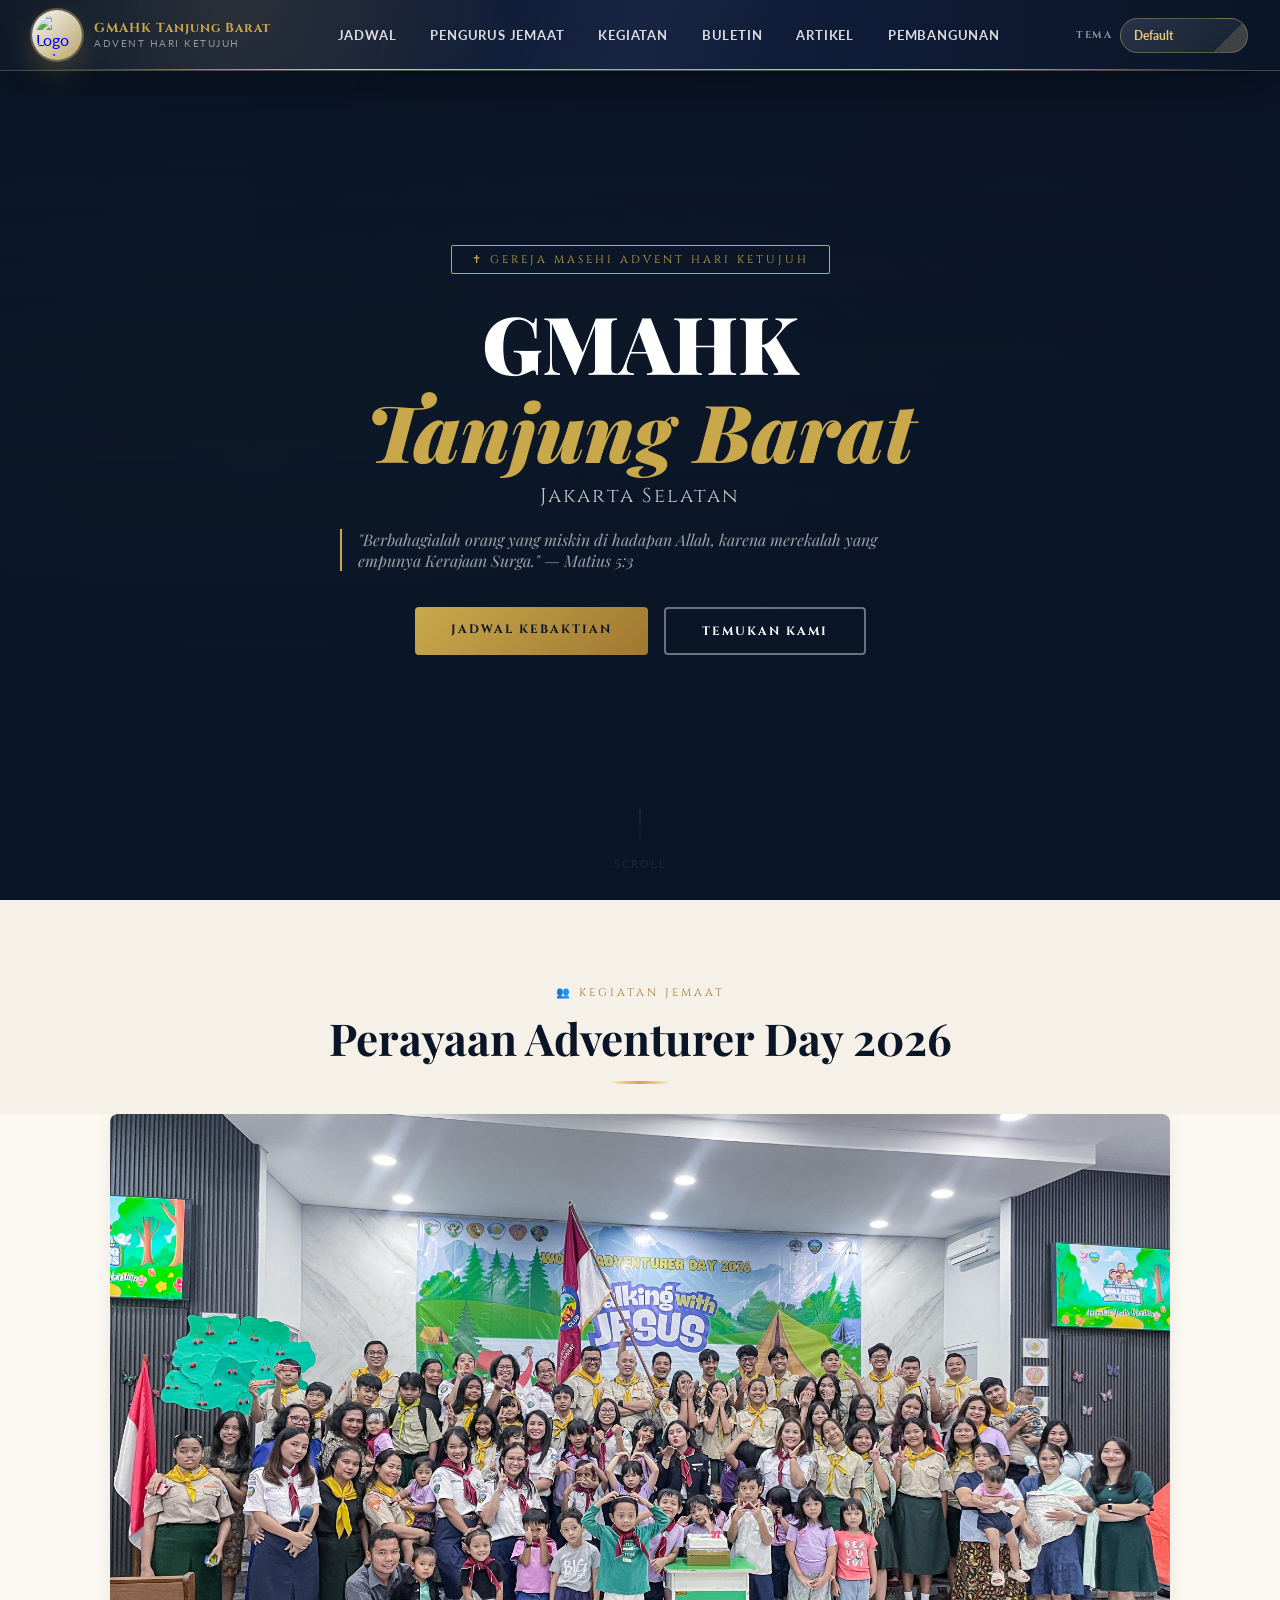
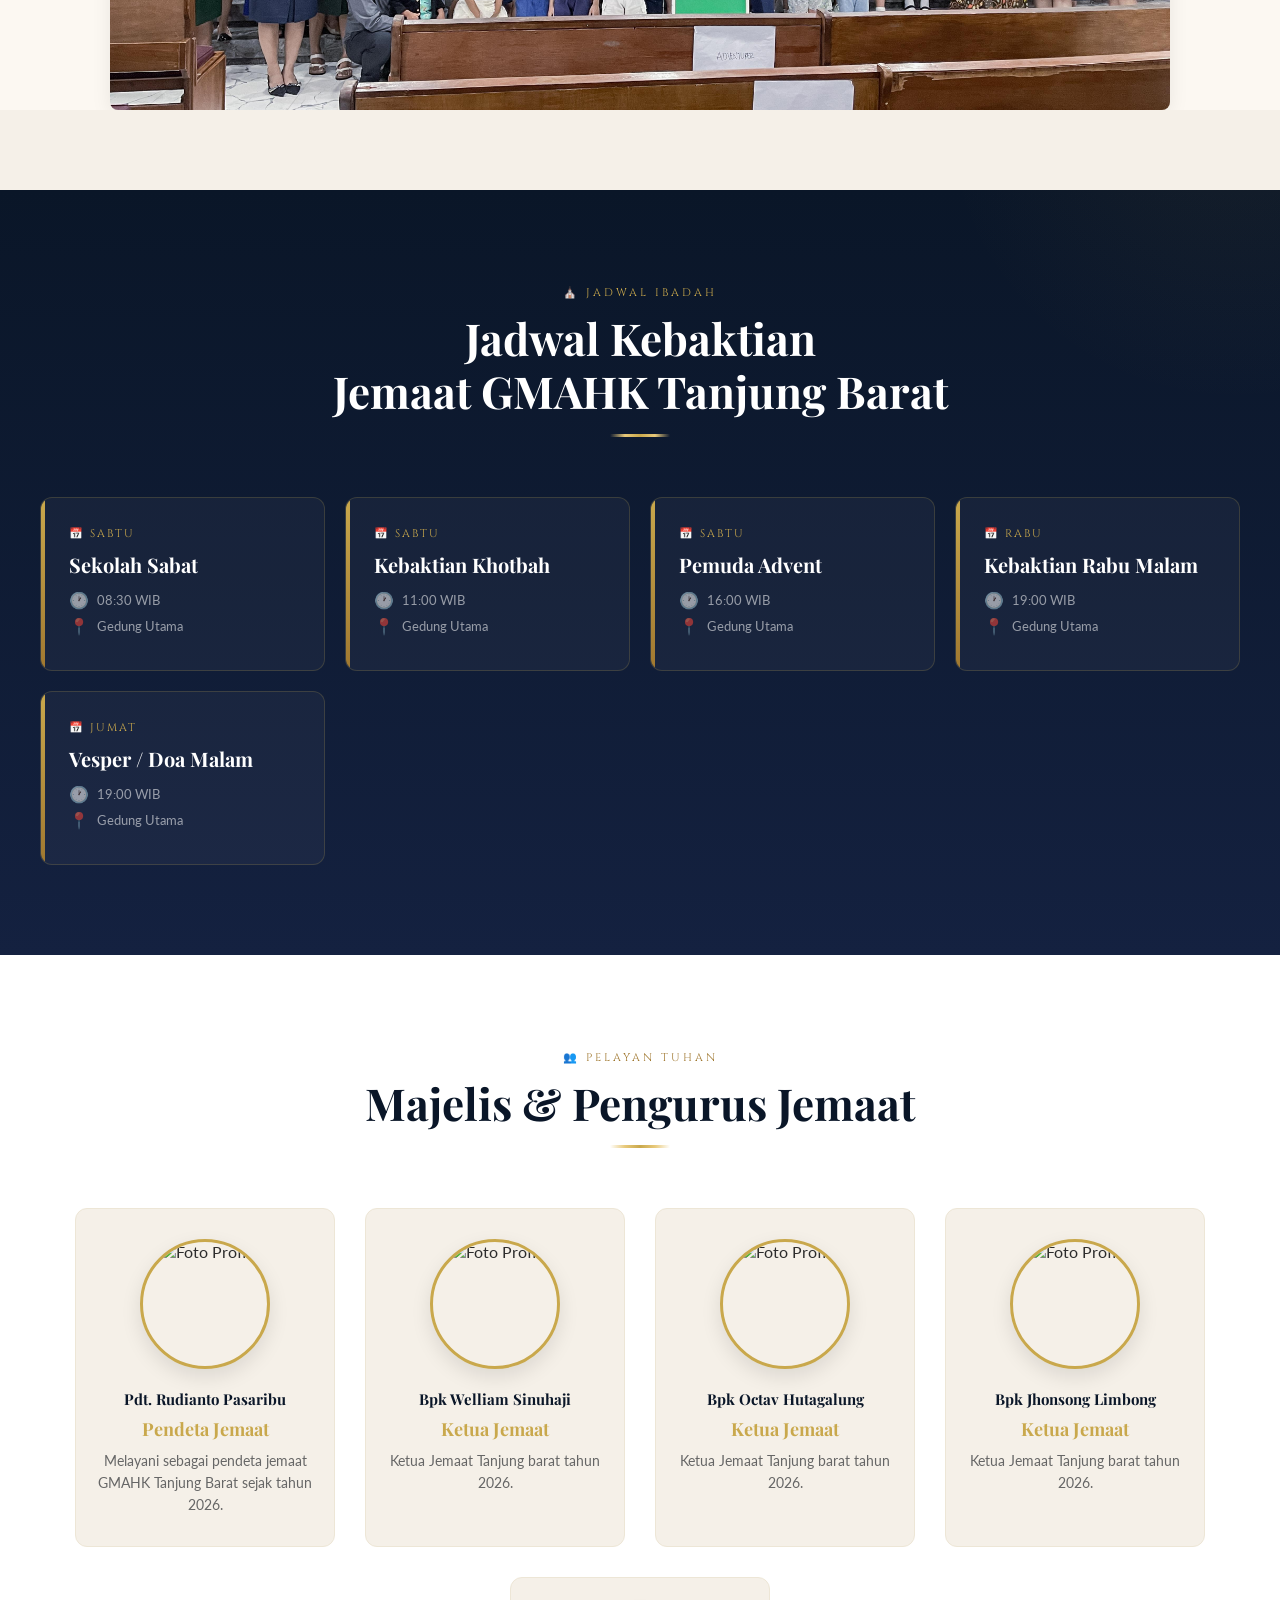
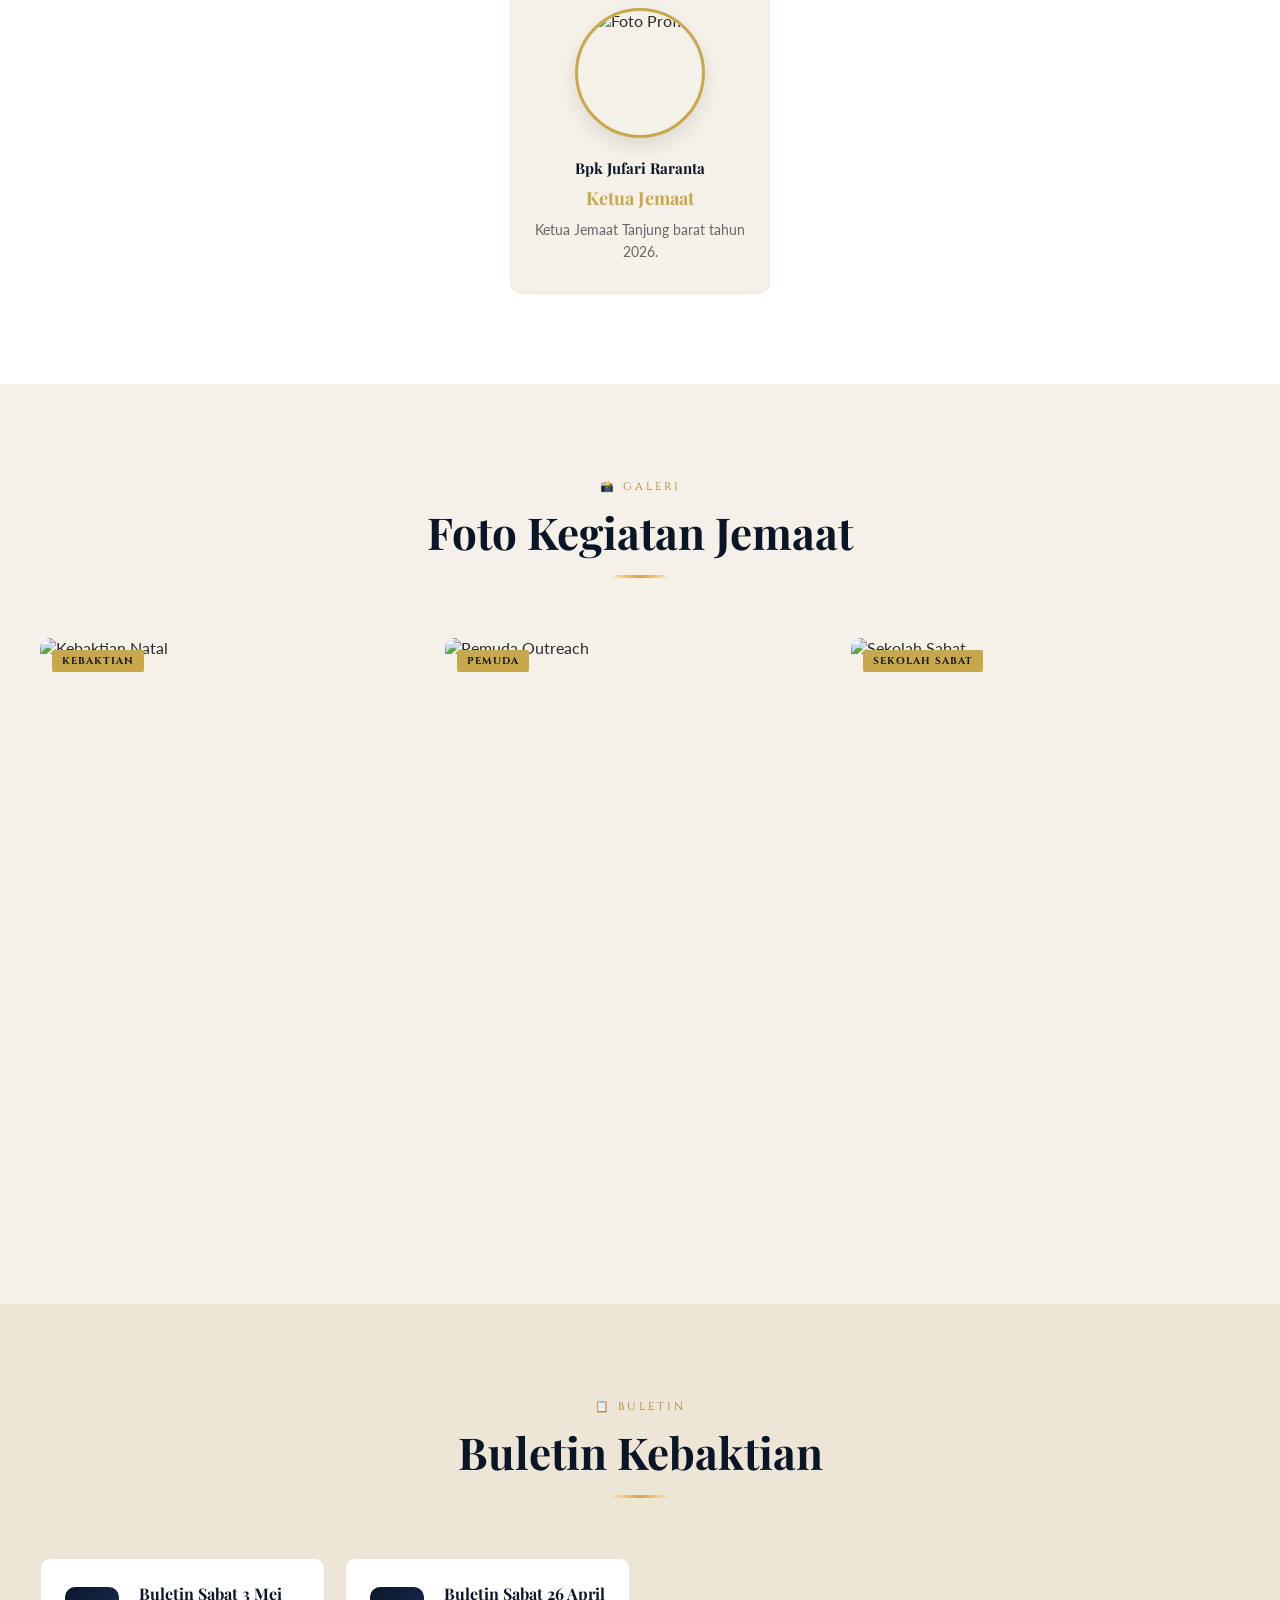
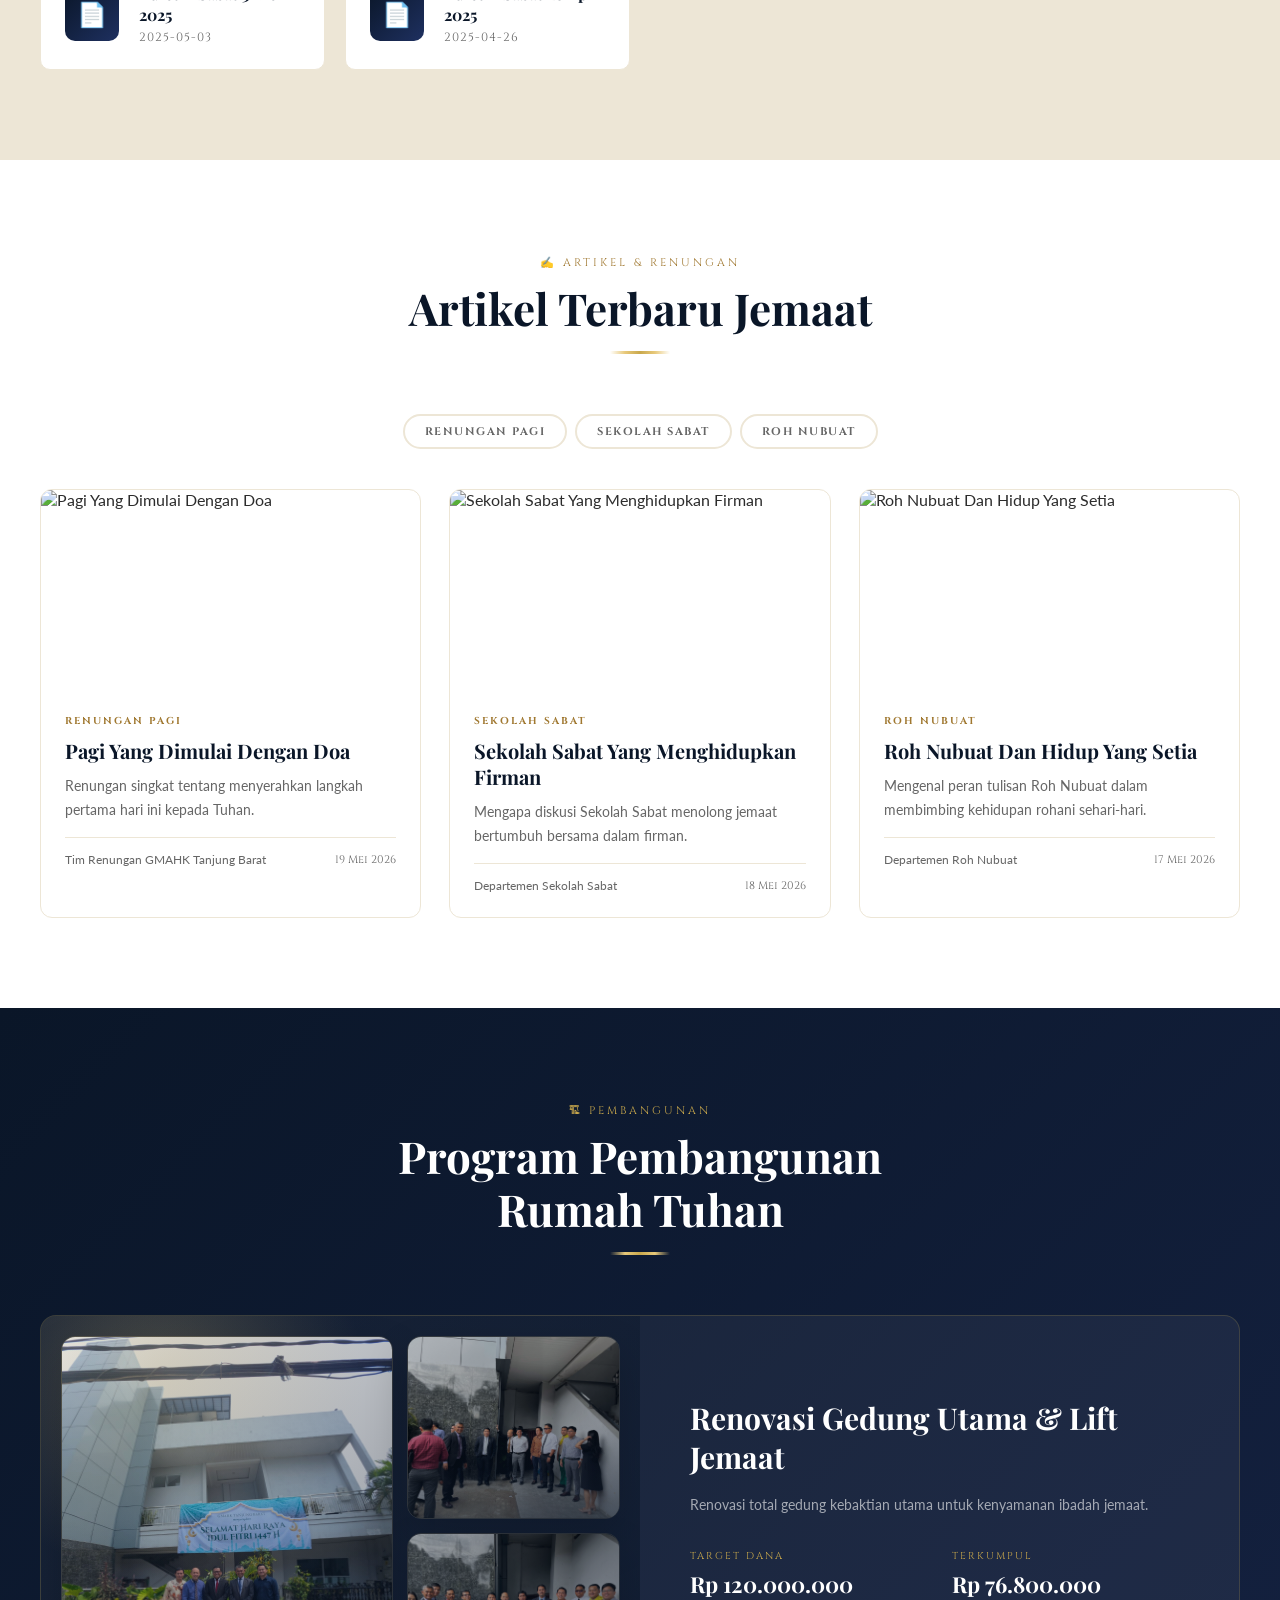
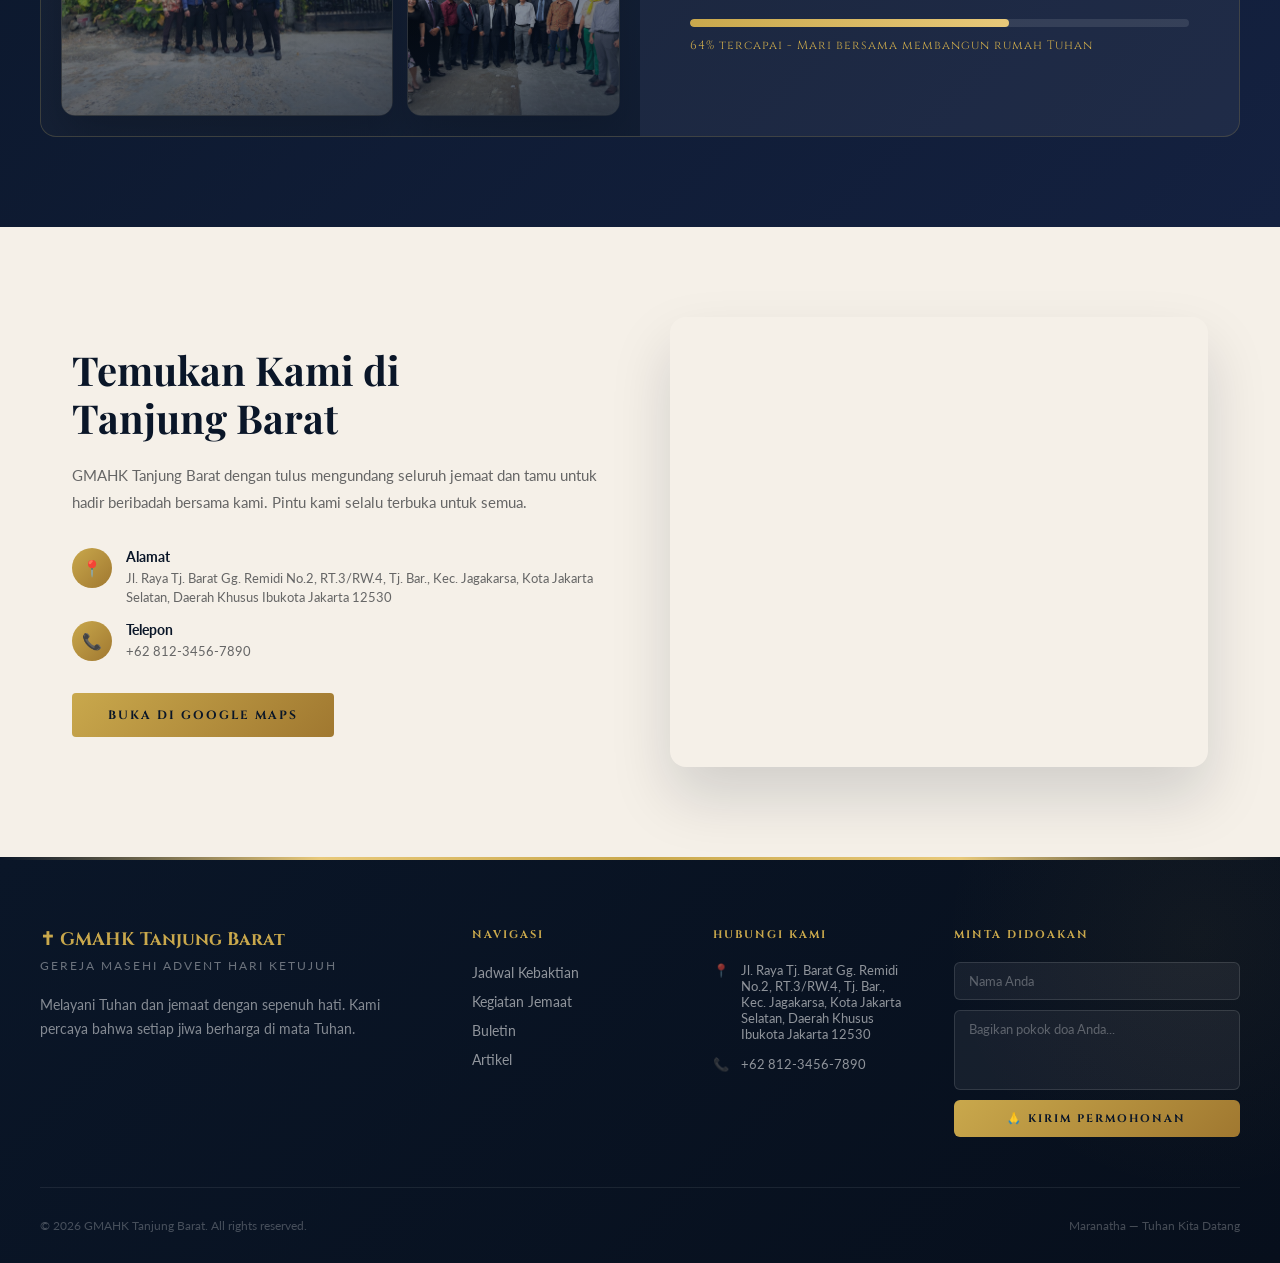
==== commit 45e7891d: "fix login bug" ====
--- a/index.html
+++ b/index.html
@@ -320,54 +320,8 @@
             <div id="pembangunan-bar" class="progress-bar-fill" style="width: 64%"></div>
           </div>
           <div id="pembangunan-progress-text" class="progress-pct">64% tercapai - Mari bersama membangun rumah Tuhan</div>
-
-          <div class="pembangunan-actions">
-            <button type="button" id="edit-pembangunan-btn" class="admin-edit-btn">Edit Data</button>
-          </div>
-        </div>
-      </div>
-
-      <form id="pembangunan-editor" class="pembangunan-editor" hidden>
-        <div class="editor-grid">
-          <label>
-            Judul Program
-            <input type="text" id="edit-pembangunan-title" required>
-          </label>
-          <label>
-            Foto Utama
-            <input type="text" id="edit-pembangunan-image-1" required>
-          </label>
-          <label>
-            Foto Kedua
-            <input type="text" id="edit-pembangunan-image-2" required>
-          </label>
-          <label>
-            Foto Ketiga
-            <input type="text" id="edit-pembangunan-image-3" required>
-          </label>
-          <label class="editor-wide">
-            Deskripsi
-            <textarea id="edit-pembangunan-desc" rows="3" required></textarea>
-          </label>
-          <label>
-            Target Dana
-            <input type="number" id="edit-pembangunan-target" min="1" step="1000" required>
-          </label>
-          <label>
-            Dana Terkumpul
-            <input type="number" id="edit-pembangunan-collected" min="0" step="1000" required>
-          </label>
-          <label class="editor-wide">
-            Pesan Progress
-            <input type="text" id="edit-pembangunan-message" required>
-          </label>
-        </div>
-        <div class="editor-actions">
-          <button type="submit" class="admin-save-btn">Simpan</button>
-          <button type="button" id="cancel-pembangunan-edit" class="admin-cancel-btn">Batal</button>
-          <button type="button" id="reset-pembangunan-data" class="admin-reset-btn">Reset</button>
-        </div>
-      </form>
+        </div>
+      </div>
     </div>
   </section>
 
@@ -436,6 +390,7 @@
     </div>
   </footer>
 
+  <script src="theme.js"></script>
   <script src="artikel-data.js"></script>
   <script src="artikel-utils.js"></script>
   <script>
@@ -446,137 +401,5 @@
       );
     }
   </script>
-
-  <script>
-    const pembangunanDefaults = {
-      title: 'Renovasi Gedung Utama',
-      description: 'Renovasi total gedung kebaktian utama untuk kenyamanan ibadah jemaat.',
-      images: ['image3.jpeg', 'Image 4.jpeg', 'Image 5.jpeg'],
-      target: 120000000,
-      collected: 76800000,
-      message: 'Mari bersama membangun rumah Tuhan'
-    };
-
-    const pembangunanFields = {
-      title: document.getElementById('pembangunan-title'),
-      description: document.getElementById('pembangunan-desc'),
-      images: [
-        document.getElementById('pembangunan-image-1'),
-        document.getElementById('pembangunan-image-2'),
-        document.getElementById('pembangunan-image-3')
-      ],
-      target: document.getElementById('pembangunan-target'),
-      collected: document.getElementById('pembangunan-collected'),
-      bar: document.getElementById('pembangunan-bar'),
-      progressText: document.getElementById('pembangunan-progress-text'),
-      editor: document.getElementById('pembangunan-editor'),
-      editButton: document.getElementById('edit-pembangunan-btn')
-    };
-
-    const pembangunanInputs = {
-      title: document.getElementById('edit-pembangunan-title'),
-      description: document.getElementById('edit-pembangunan-desc'),
-      images: [
-        document.getElementById('edit-pembangunan-image-1'),
-        document.getElementById('edit-pembangunan-image-2'),
-        document.getElementById('edit-pembangunan-image-3')
-      ],
-      target: document.getElementById('edit-pembangunan-target'),
-      collected: document.getElementById('edit-pembangunan-collected'),
-      message: document.getElementById('edit-pembangunan-message')
-    };
-
-    const formatRupiah = (value) => new Intl.NumberFormat('id-ID', {
-      style: 'currency',
-      currency: 'IDR',
-      maximumFractionDigits: 0
-    }).format(value);
-
-    const getPembangunanData = () => {
-      const saved = localStorage.getItem('pembangunanRumahTuhan');
-      if (!saved) return pembangunanDefaults;
-
-      try {
-        return { ...pembangunanDefaults, ...JSON.parse(saved) };
-      } catch {
-        localStorage.removeItem('pembangunanRumahTuhan');
-        return pembangunanDefaults;
-      }
-    };
-
-    const setEditorValues = (data) => {
-      const images = data.images || [data.image, ...pembangunanDefaults.images.slice(1)];
-
-      pembangunanInputs.title.value = data.title;
-      pembangunanInputs.description.value = data.description;
-      pembangunanInputs.images.forEach((input, index) => {
-        input.value = images[index] || pembangunanDefaults.images[index];
-      });
-      pembangunanInputs.target.value = data.target;
-      pembangunanInputs.collected.value = data.collected;
-      pembangunanInputs.message.value = data.message;
-    };
-
-    const renderPembangunan = (data) => {
-      const target = Number(data.target) || 1;
-      const collected = Number(data.collected) || 0;
-      const percent = Math.round((collected / target) * 100);
-      const barPercent = Math.min(percent, 100);
-      const images = data.images || [data.image, ...pembangunanDefaults.images.slice(1)];
-
-      pembangunanFields.title.textContent = data.title;
-      pembangunanFields.description.textContent = data.description;
-      pembangunanFields.images.forEach((image, index) => {
-        image.src = images[index] || pembangunanDefaults.images[index];
-        image.alt = `${data.title} ${index + 1}`;
-      });
-      pembangunanFields.target.textContent = formatRupiah(target);
-      pembangunanFields.collected.textContent = formatRupiah(collected);
-      pembangunanFields.bar.style.width = `${barPercent}%`;
-      pembangunanFields.progressText.textContent = `${percent}% tercapai - ${data.message}`;
-    };
-
-    const savePembangunanData = (data) => {
-      localStorage.setItem('pembangunanRumahTuhan', JSON.stringify(data));
-      renderPembangunan(data);
-      setEditorValues(data);
-    };
-
-    const initialPembangunanData = getPembangunanData();
-    renderPembangunan(initialPembangunanData);
-    setEditorValues(initialPembangunanData);
-
-    pembangunanFields.editButton.addEventListener('click', () => {
-      pembangunanFields.editor.hidden = false;
-      pembangunanFields.editButton.hidden = true;
-      pembangunanInputs.title.focus();
-    });
-
-    document.getElementById('cancel-pembangunan-edit').addEventListener('click', () => {
-      setEditorValues(getPembangunanData());
-      pembangunanFields.editor.hidden = true;
-      pembangunanFields.editButton.hidden = false;
-    });
-
-    document.getElementById('reset-pembangunan-data').addEventListener('click', () => {
-      localStorage.removeItem('pembangunanRumahTuhan');
-      renderPembangunan(pembangunanDefaults);
-      setEditorValues(pembangunanDefaults);
-    });
-
-    pembangunanFields.editor.addEventListener('submit', (event) => {
-      event.preventDefault();
-      savePembangunanData({
-        title: pembangunanInputs.title.value.trim(),
-        description: pembangunanInputs.description.value.trim(),
-        images: pembangunanInputs.images.map((input) => input.value.trim()),
-        target: Number(pembangunanInputs.target.value),
-        collected: Number(pembangunanInputs.collected.value),
-        message: pembangunanInputs.message.value.trim()
-      });
-      pembangunanFields.editor.hidden = true;
-      pembangunanFields.editButton.hidden = false;
-    });
-  </script>
 </body>
 </html>
--- a/style.css
+++ b/style.css
@@ -11,6 +11,18 @@
   --text: #2C2C2C;
   --text-light: #666;
   --burgundy: #7B1E2E;
+  --hero-bg-image: url('https://news.unai.edu/wp-content/uploads/2023/08/IMG_9074-Enhanced-NR-scaled-1.jpg');
+  --kegiatan-bg-image: url('image2.jpeg');
+  --bulletin-bg-image: url('https://news.unai.edu/wp-content/uploads/2023/08/IMG_9074-Enhanced-NR-scaled-1.jpg');
+  --archive-bg-image: url('https://images.unsplash.com/photo-1497633762265-9d179a990aa6?w=1600');
+  --deep-section-bg: linear-gradient(135deg, var(--navy) 0%, var(--navy-mid) 100%);
+  --nav-surface: linear-gradient(90deg, rgba(10, 22, 40, 0.96), rgba(20, 33, 64, 0.88), rgba(10, 22, 40, 0.96));
+  --nav-glow: radial-gradient(circle at 18% 0%, rgba(232, 201, 122, 0.18), transparent 28%);
+  --footer-surface: linear-gradient(135deg, var(--navy) 0%, #070F1C 100%);
+  --ornament-line: linear-gradient(90deg, transparent, var(--gold-light), var(--gold), var(--gold-light), transparent);
+  --section-dark-bg: linear-gradient(180deg, var(--navy) 0%, var(--navy-mid) 100%);
+  --soft-ornament: radial-gradient(circle, rgba(201,168,76,0.06) 0%, transparent 70%);
+  --accent-shadow: rgba(201,168,76,0.4);
 }
 
 * { margin: 0; padding: 0; box-sizing: border-box; }
@@ -22,6 +34,84 @@
   color: var(--text);
   background: var(--cream);
   overflow-x: hidden;
+}
+
+body[data-theme="perjamuan"] {
+  --gold: #D6B66A;
+  --gold-light: #F2DDA0;
+  --gold-dark: #9A6A2F;
+  --navy: #130F14;
+  --navy-mid: #251722;
+  --navy-light: #402B38;
+  --cream: #F3EDE5;
+  --cream-dark: #E4D7C8;
+  --text: #2B2422;
+  --text-light: #6B5B55;
+  --burgundy: #6F1725;
+  --hero-bg-image: url('https://images.pexels.com/photos/8814951/pexels-photo-8814951.jpeg?auto=compress&cs=tinysrgb&w=1800');
+  --kegiatan-bg-image: url('https://images.pexels.com/photos/8814951/pexels-photo-8814951.jpeg?auto=compress&cs=tinysrgb&w=1800');
+  --bulletin-bg-image: url('https://images.pexels.com/photos/8814951/pexels-photo-8814951.jpeg?auto=compress&cs=tinysrgb&w=1800');
+  --archive-bg-image: url('https://images.pexels.com/photos/8814951/pexels-photo-8814951.jpeg?auto=compress&cs=tinysrgb&w=1800');
+  --deep-section-bg: linear-gradient(135deg, #130F14 0%, #2B1721 100%);
+  --nav-surface: linear-gradient(90deg, rgba(19, 15, 20, 0.97), rgba(58, 25, 33, 0.9), rgba(19, 15, 20, 0.97));
+  --nav-glow: radial-gradient(circle at 20% 0%, rgba(242, 221, 160, 0.24), transparent 30%);
+  --footer-surface: linear-gradient(135deg, #130F14 0%, #2B1721 62%, #160D12 100%);
+  --ornament-line: linear-gradient(90deg, transparent, #6F1725, #F2DDA0, #6F1725, transparent);
+  --section-dark-bg: linear-gradient(180deg, #130F14 0%, #2B1721 100%);
+  --soft-ornament: radial-gradient(circle, rgba(242,221,160,0.08) 0%, transparent 70%);
+  --accent-shadow: rgba(214, 182, 106, 0.42);
+}
+
+body[data-theme="tahun-baru"] {
+  --gold: #E4BD57;
+  --gold-light: #FFE49A;
+  --gold-dark: #9F7B2F;
+  --navy: #071225;
+  --navy-mid: #102A42;
+  --navy-light: #1C4C6D;
+  --cream: #F4F8FA;
+  --cream-dark: #DCE8EE;
+  --text: #22303A;
+  --text-light: #60717D;
+  --burgundy: #0E7C7B;
+  --hero-bg-image: url('https://images.unsplash.com/photo-1519671482749-fd09be7ccebf?w=1800');
+  --kegiatan-bg-image: url('https://images.unsplash.com/photo-1519671482749-fd09be7ccebf?w=1800');
+  --bulletin-bg-image: url('https://images.unsplash.com/photo-1519671482749-fd09be7ccebf?w=1800');
+  --archive-bg-image: url('https://images.unsplash.com/photo-1519671482749-fd09be7ccebf?w=1800');
+  --deep-section-bg: linear-gradient(135deg, #071225 0%, #123C52 100%);
+  --nav-surface: linear-gradient(90deg, rgba(7, 18, 37, 0.96), rgba(14, 124, 123, 0.34), rgba(7, 18, 37, 0.96));
+  --nav-glow: radial-gradient(circle at 78% 0%, rgba(255, 228, 154, 0.26), transparent 30%);
+  --footer-surface: linear-gradient(135deg, #071225 0%, #123C52 58%, #0E7C7B 130%);
+  --ornament-line: linear-gradient(90deg, transparent, #0E7C7B, #FFE49A, #0E7C7B, transparent);
+  --section-dark-bg: linear-gradient(180deg, #071225 0%, #123C52 100%);
+  --soft-ornament: radial-gradient(circle, rgba(255,228,154,0.09) 0%, transparent 70%);
+  --accent-shadow: rgba(14, 124, 123, 0.36);
+}
+
+body[data-theme="fajar-sabat"] {
+  --gold: #C89952;
+  --gold-light: #EACB87;
+  --gold-dark: #8B6332;
+  --navy: #142132;
+  --navy-mid: #25415A;
+  --navy-light: #38637A;
+  --cream: #F7F1EA;
+  --cream-dark: #E9DDD0;
+  --text: #2F3335;
+  --text-light: #64706F;
+  --burgundy: #476A5F;
+  --hero-bg-image: url('https://images.unsplash.com/photo-1490730141103-6cac27aaab94?w=1800');
+  --kegiatan-bg-image: url('https://images.unsplash.com/photo-1490730141103-6cac27aaab94?w=1800');
+  --bulletin-bg-image: url('https://images.unsplash.com/photo-1490730141103-6cac27aaab94?w=1800');
+  --archive-bg-image: url('https://images.unsplash.com/photo-1490730141103-6cac27aaab94?w=1800');
+  --deep-section-bg: linear-gradient(135deg, #142132 0%, #315D68 100%);
+  --nav-surface: linear-gradient(90deg, rgba(20, 33, 50, 0.96), rgba(49, 93, 104, 0.86), rgba(20, 33, 50, 0.96));
+  --nav-glow: radial-gradient(circle at 22% 0%, rgba(234, 203, 135, 0.24), transparent 30%);
+  --footer-surface: linear-gradient(135deg, #142132 0%, #315D68 72%, #476A5F 120%);
+  --ornament-line: linear-gradient(90deg, transparent, #476A5F, #EACB87, #476A5F, transparent);
+  --section-dark-bg: linear-gradient(180deg, #142132 0%, #315D68 100%);
+  --soft-ornament: radial-gradient(circle, rgba(234,203,135,0.08) 0%, transparent 70%);
+  --accent-shadow: rgba(71, 106, 95, 0.36);
 }
 
 /* ===== NAVBAR ===== */
@@ -30,13 +120,24 @@
   top: 0; left: 0; right: 0;
   z-index: 1000;
   background:
-    linear-gradient(90deg, rgba(10, 22, 40, 0.96), rgba(20, 33, 64, 0.88), rgba(10, 22, 40, 0.96)),
-    radial-gradient(circle at 18% 0%, rgba(232, 201, 122, 0.18), transparent 28%);
+    var(--nav-surface),
+    var(--nav-glow);
   backdrop-filter: blur(18px) saturate(1.25);
   border-bottom: 1px solid rgba(232, 201, 122, 0.28);
   padding: 0 2rem;
   box-shadow: 0 18px 45px rgba(0, 0, 0, 0.28);
   transition: background 0.3s ease, border-color 0.3s ease, box-shadow 0.3s ease;
+}
+
+nav::before {
+  content: '';
+  position: absolute;
+  inset: 0;
+  background:
+    linear-gradient(120deg, transparent 0 38%, rgba(255,255,255,0.045) 50%, transparent 62%),
+    var(--nav-glow);
+  opacity: 0.68;
+  pointer-events: none;
 }
 
 nav::after {
@@ -46,7 +147,7 @@
   right: 2rem;
   bottom: 0;
   height: 1px;
-  background: linear-gradient(90deg, transparent, rgba(232, 201, 122, 0.7), transparent);
+  background: var(--ornament-line);
   pointer-events: none;
 }
 
@@ -57,6 +158,8 @@
   align-items: center;
   justify-content: space-between;
   height: 70px;
+  position: relative;
+  z-index: 1;
 }
 
 .nav-logo {
@@ -250,6 +353,48 @@
   transition: all 0.3s;
 }
 
+.theme-switcher {
+  display: flex;
+  align-items: center;
+  gap: 8px;
+  margin-left: 10px;
+}
+
+.theme-switcher label {
+  color: rgba(255,255,255,0.54);
+  font-family: 'Cinzel', serif;
+  font-size: 10px;
+  font-weight: 700;
+  letter-spacing: 1.4px;
+  text-transform: uppercase;
+}
+
+.theme-switcher select {
+  appearance: none;
+  border: 1px solid rgba(232, 201, 122, 0.32);
+  border-radius: 999px;
+  background:
+    linear-gradient(135deg, rgba(255,255,255,0.12), rgba(255,255,255,0.05)),
+    linear-gradient(135deg, transparent calc(100% - 24px), rgba(232,201,122,0.18) 0);
+  color: var(--gold-light);
+  cursor: pointer;
+  font-family: 'Lato', sans-serif;
+  font-size: 12px;
+  font-weight: 700;
+  min-width: 128px;
+  padding: 9px 28px 9px 13px;
+  outline: none;
+}
+
+.theme-switcher select:focus {
+  border-color: var(--gold-light);
+  box-shadow: 0 0 0 3px rgba(232, 201, 122, 0.18);
+}
+
+.theme-switcher option {
+  color: var(--navy);
+}
+
 /* ===== HERO ===== */
 #hero {
   min-height: 100vh;
@@ -271,7 +416,7 @@
   background: 
     radial-gradient(ellipse at 20% 50%, rgba(201, 168, 76, 0.12) 0%, transparent 60%),
     radial-gradient(ellipse at 80% 20%, rgba(123, 30, 46, 0.1) 0%, transparent 50%),
-    url('https://news.unai.edu/wp-content/uploads/2023/08/IMG_9074-Enhanced-NR-scaled-1.jpg') center/cover no-repeat;
+    var(--hero-bg-image) center/cover no-repeat;
   opacity: 0.35;
   transform: translate3d(var(--hero-move-x), var(--hero-move-y), 0) scale(1);
   transition: transform 0.45s ease, filter 0.45s ease, opacity 0.45s ease;
@@ -400,7 +545,7 @@
 
 .btn-primary:hover {
   transform: translateY(-2px);
-  box-shadow: 0 10px 30px rgba(201,168,76,0.4);
+  box-shadow: 0 10px 30px var(--accent-shadow);
 }
 
 .btn-outline {
@@ -635,13 +780,13 @@
 .section-line {
   width: 60px;
   height: 3px;
-  background: linear-gradient(to right, var(--gold), var(--gold-light));
+  background: var(--ornament-line);
   margin: 0 auto;
 }
 
 /* ===== JADWAL ===== */
 #jadwal {
-  background: var(--navy);
+  background: var(--section-dark-bg);
   position: relative;
   overflow: hidden;
 }
@@ -654,7 +799,7 @@
   width: 600px;
   height: 600px;
   border-radius: 50%;
-  background: radial-gradient(circle, rgba(201,168,76,0.05) 0%, transparent 70%);
+  background: var(--soft-ornament);
 }
 
 #jadwal .section-title { color: var(--white); }
@@ -924,7 +1069,7 @@
   padding: 150px 0 76px;
   background:
     linear-gradient(135deg, rgba(10, 22, 40, 0.95), rgba(20, 33, 64, 0.9)),
-    url('https://images.unsplash.com/photo-1497633762265-9d179a990aa6?w=1600') center/cover;
+    var(--archive-bg-image) center/cover;
   color: var(--white);
 }
 
@@ -1117,7 +1262,7 @@
 
 /* ===== PEMBANGUNAN ===== */
 #pembangunan {
-  background: linear-gradient(135deg, var(--navy) 0%, var(--navy-mid) 100%);
+  background: var(--deep-section-bg);
 }
 
 #pembangunan .section-title { color: white; }
@@ -1263,115 +1408,6 @@
   letter-spacing: 1px;
 }
 
-.pembangunan-actions {
-  margin-top: 24px;
-}
-
-.admin-edit-btn,
-.admin-save-btn,
-.admin-cancel-btn,
-.admin-reset-btn {
-  border: none;
-  border-radius: 999px;
-  cursor: pointer;
-  font-family: 'Lato', sans-serif;
-  font-size: 12px;
-  font-weight: 700;
-  letter-spacing: 1px;
-  padding: 11px 18px;
-  text-transform: uppercase;
-  transition: transform 0.22s ease, box-shadow 0.22s ease, background 0.22s ease;
-}
-
-.admin-edit-btn,
-.admin-save-btn {
-  background: linear-gradient(135deg, var(--gold-light), var(--gold));
-  color: var(--navy);
-  box-shadow: 0 12px 26px rgba(201, 168, 76, 0.24);
-}
-
-.admin-cancel-btn,
-.admin-reset-btn {
-  background: rgba(255, 255, 255, 0.1);
-  color: rgba(255, 255, 255, 0.78);
-  border: 1px solid rgba(255, 255, 255, 0.18);
-}
-
-.admin-edit-btn:hover,
-.admin-save-btn:hover,
-.admin-cancel-btn:hover,
-.admin-reset-btn:hover {
-  transform: translateY(-2px);
-}
-
-.admin-edit-btn:hover,
-.admin-save-btn:hover {
-  box-shadow: 0 16px 34px rgba(201, 168, 76, 0.34);
-}
-
-.pembangunan-editor {
-  margin-top: 22px;
-  padding: 28px;
-  background: rgba(255, 255, 255, 0.06);
-  border: 1px solid rgba(201, 168, 76, 0.22);
-  border-radius: 16px;
-  backdrop-filter: blur(14px);
-}
-
-.editor-grid {
-  display: grid;
-  grid-template-columns: repeat(2, minmax(0, 1fr));
-  gap: 18px;
-}
-
-.pembangunan-editor label {
-  color: var(--gold);
-  display: flex;
-  flex-direction: column;
-  font-family: 'Cinzel', serif;
-  font-size: 10px;
-  gap: 8px;
-  letter-spacing: 1.6px;
-  text-transform: uppercase;
-}
-
-.pembangunan-editor input,
-.pembangunan-editor textarea {
-  width: 100%;
-  border: 1px solid rgba(255, 255, 255, 0.14);
-  border-radius: 10px;
-  background: rgba(255, 255, 255, 0.95);
-  color: var(--text);
-  font-family: 'Lato', sans-serif;
-  font-size: 14px;
-  letter-spacing: 0;
-  line-height: 1.5;
-  padding: 12px 14px;
-  text-transform: none;
-}
-
-.pembangunan-editor textarea {
-  resize: vertical;
-}
-
-.pembangunan-editor input:focus,
-.pembangunan-editor textarea:focus {
-  border-color: var(--gold-light);
-  box-shadow: 0 0 0 3px rgba(232, 201, 122, 0.2);
-  outline: none;
-}
-
-.editor-wide {
-  grid-column: 1 / -1;
-}
-
-.editor-actions {
-  display: flex;
-  flex-wrap: wrap;
-  gap: 10px;
-  margin-top: 20px;
-}
-
 /* ===== MAPS ===== */
 #maps {
   background: var(--cream);
@@ -1457,7 +1493,7 @@
 
 /* ===== FOOTER ===== */
 footer {
-  background: var(--navy);
+  background: var(--footer-surface);
   padding: 70px 2rem 30px;
   position: relative;
   overflow: hidden;
@@ -1468,7 +1504,20 @@
   position: absolute;
   top: 0; left: 0; right: 0;
   height: 3px;
-  background: linear-gradient(to right, var(--burgundy), var(--gold), var(--burgundy));
+  background: var(--ornament-line);
+}
+
+footer::after {
+  content: '';
+  position: absolute;
+  width: 520px;
+  height: 520px;
+  right: -180px;
+  top: -180px;
+  border-radius: 50%;
+  background: var(--soft-ornament);
+  opacity: 0.9;
+  pointer-events: none;
 }
 
 .footer-grid {
@@ -1479,6 +1528,8 @@
   gap: 50px;
   padding-bottom: 50px;
   border-bottom: 1px solid rgba(255,255,255,0.08);
+  position: relative;
+  z-index: 1;
 }
 
 .footer-logo-text {
@@ -1614,7 +1665,7 @@
 
 .doa-form button:hover {
   transform: translateY(-2px);
-  box-shadow: 0 8px 20px rgba(201,168,76,0.4);
+  box-shadow: 0 8px 20px var(--accent-shadow);
 }
 
 .footer-bottom {
@@ -1625,6 +1676,8 @@
   align-items: center;
   color: rgba(255,255,255,0.25);
   font-size: 12px;
+  position: relative;
+  z-index: 1;
 }
 
 .doa-success {
@@ -1802,6 +1855,8 @@
   .pembangunan-photo-collage { min-height: 360px; }
   .maps-container { grid-template-columns: 1fr; }
   .footer-grid { grid-template-columns: 1fr 1fr; gap: 30px; }
+  .theme-switcher label { display: none; }
+  .theme-switcher select { min-width: 112px; }
 }
 
 @media (max-width: 768px) {
@@ -1813,11 +1868,18 @@
   .event-heading { align-items: flex-start; }
   .event-slide { grid-template-columns: 1fr; }
   .event-image { min-height: 230px; }
+  .theme-switcher {
+    margin-left: auto;
+    margin-right: 8px;
+  }
+  .theme-switcher select {
+    font-size: 11px;
+    min-width: 104px;
+    padding: 8px 24px 8px 11px;
+  }
   .foto-grid { grid-template-columns: 1fr 1fr; grid-template-rows: auto; }
   .foto-item:first-child { grid-column: 1 / 3; height: 250px; }
   .progress-content { padding: 30px; }
-  .editor-grid { grid-template-columns: 1fr; }
-  .pembangunan-editor { padding: 22px; }
   .footer-grid { grid-template-columns: 1fr; }
   .footer-bottom { flex-direction: column; gap: 10px; text-align: center; }
   section { padding: 60px 1.5rem; }
@@ -1843,7 +1905,6 @@
     grid-row: auto;
   }
   .progress-nums { flex-direction: column; gap: 14px; }
-  .editor-actions button { width: 100%; }
   .artikel-meta { align-items: flex-start; flex-direction: column; gap: 6px; }
   .archive-tabs { justify-content: stretch; }
   .archive-tabs .artikel-tab { justify-content: center; width: 100%; }
@@ -2100,7 +2161,7 @@
   inset: 0;
   background:
     linear-gradient(120deg, rgba(10,22,40,0.78), rgba(10,22,40,0.42), rgba(123,30,46,0.45)),
-    url('image2.jpeg') center/cover no-repeat;
+    var(--kegiatan-bg-image) center/cover no-repeat;
   transform: scale(1.04);
 }
 
@@ -2311,7 +2372,7 @@
 .upcoming-section {
   background:
     linear-gradient(135deg, rgba(10,22,40,0.97), rgba(20,33,64,0.96)),
-    url('https://images.unsplash.com/photo-1529156069898-49953e39b3ac?w=1400') center/cover fixed;
+    var(--archive-bg-image) center/cover fixed;
 }
 
 .upcoming-section .section-title {
@@ -2447,7 +2508,7 @@
   inset: 0;
   background:
     linear-gradient(120deg, rgba(10,22,40,0.88), rgba(10,22,40,0.48), rgba(123,30,46,0.5)),
-    url('https://news.unai.edu/wp-content/uploads/2023/08/IMG_9074-Enhanced-NR-scaled-1.jpg') center/cover no-repeat;
+    var(--bulletin-bg-image) center/cover no-repeat;
   transform: scale(1.04);
   opacity: 0.9;
 }
